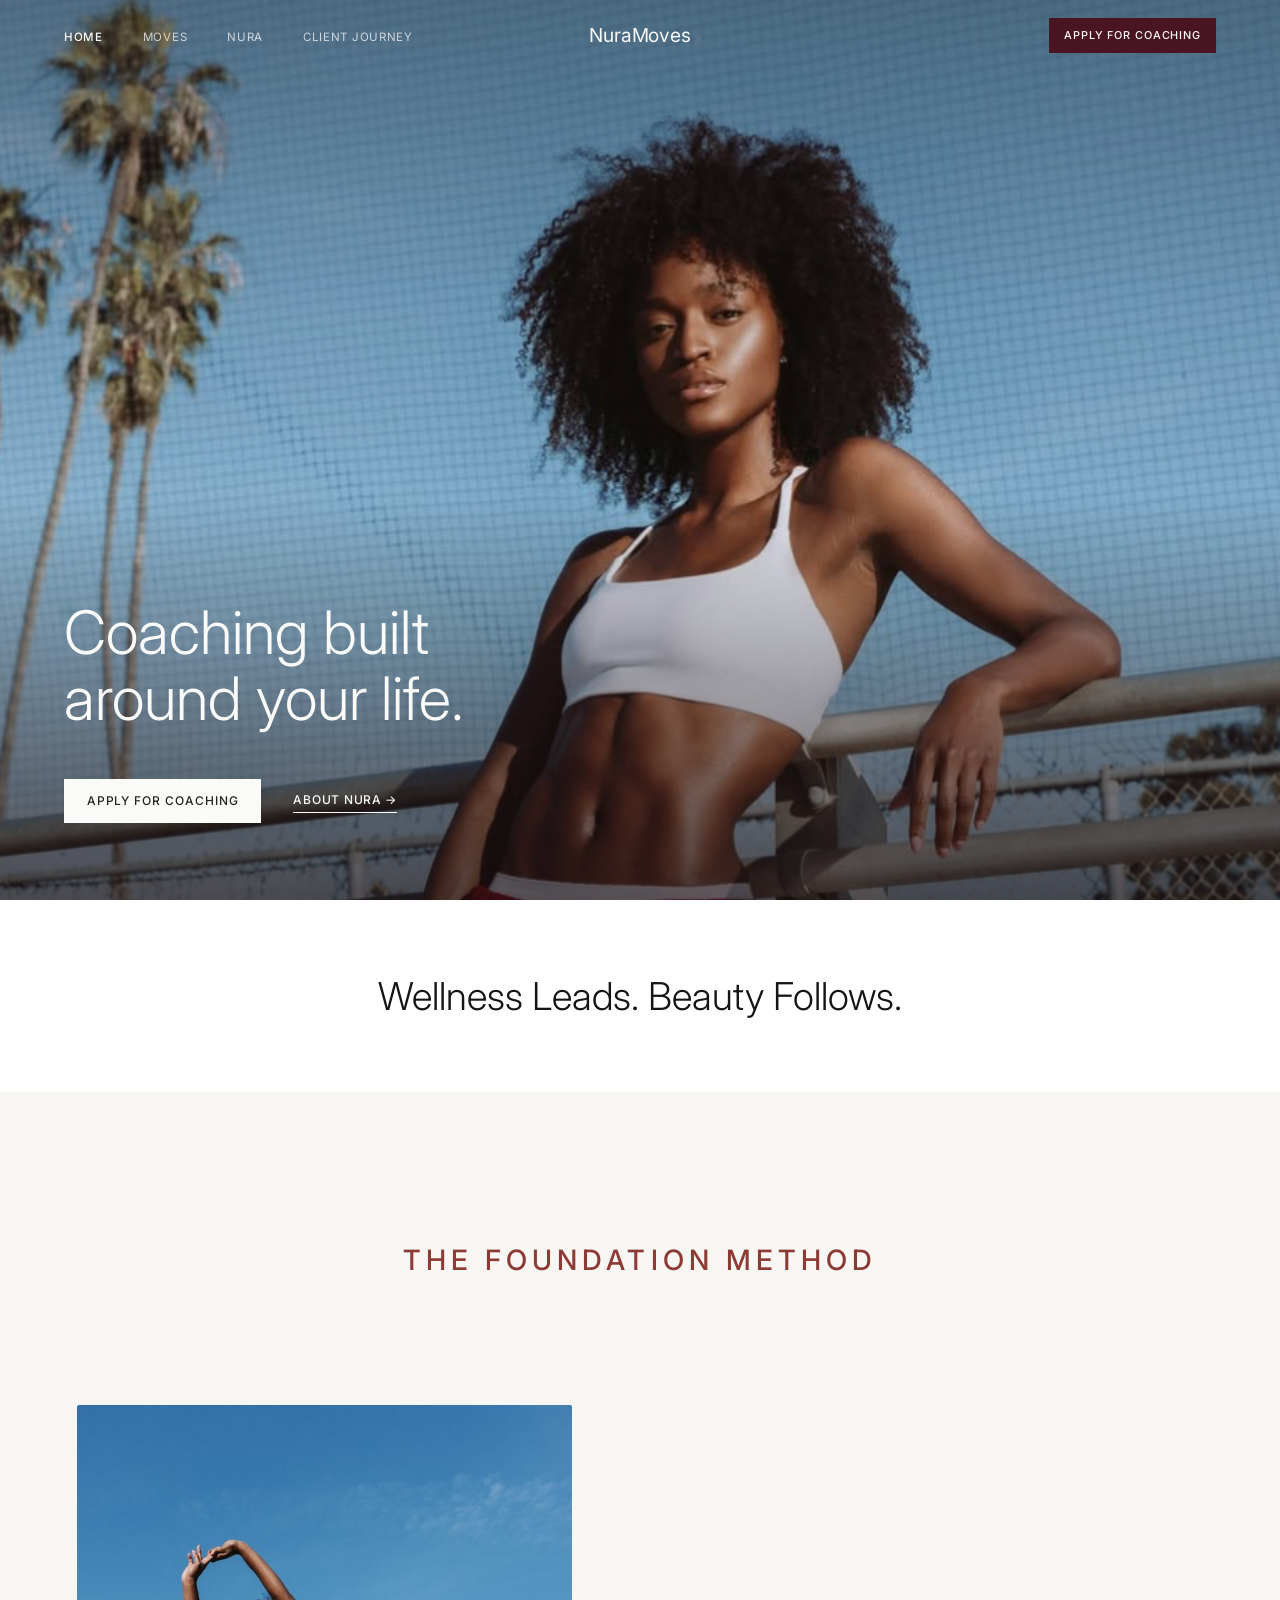
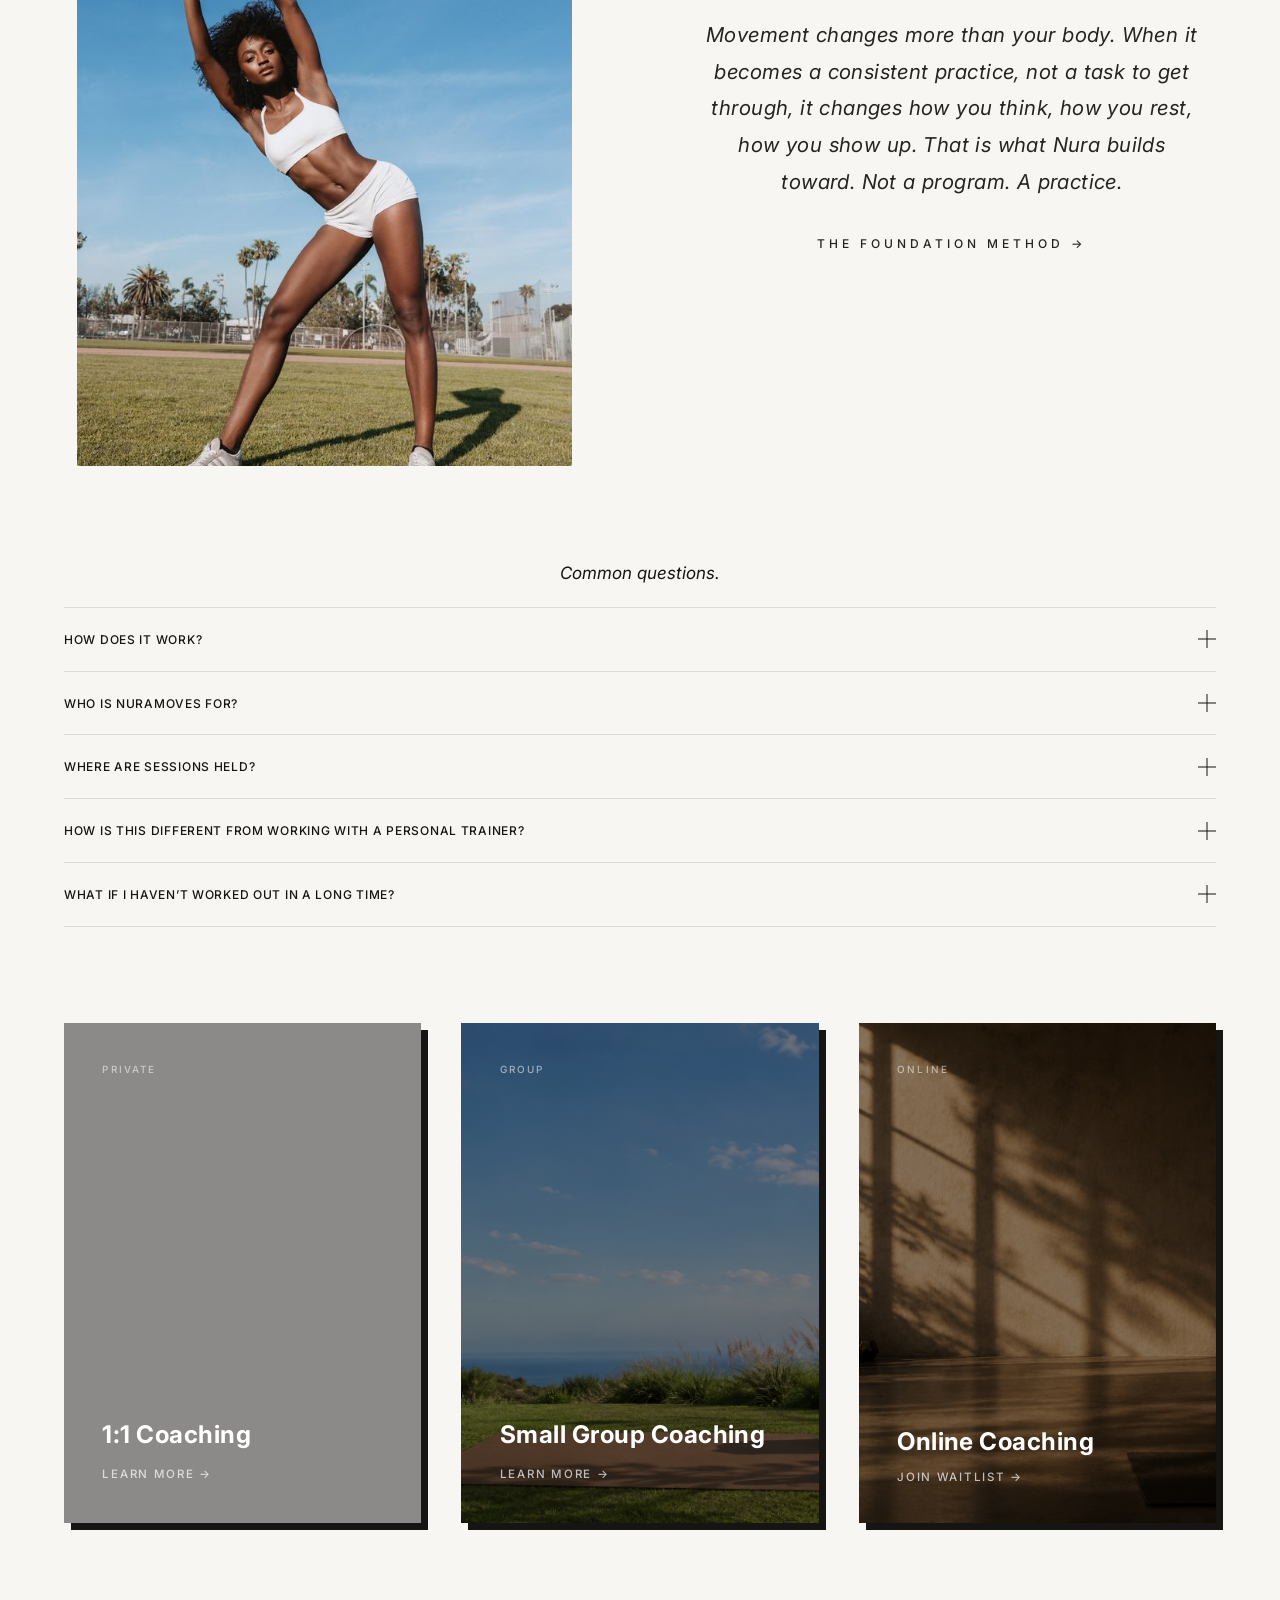
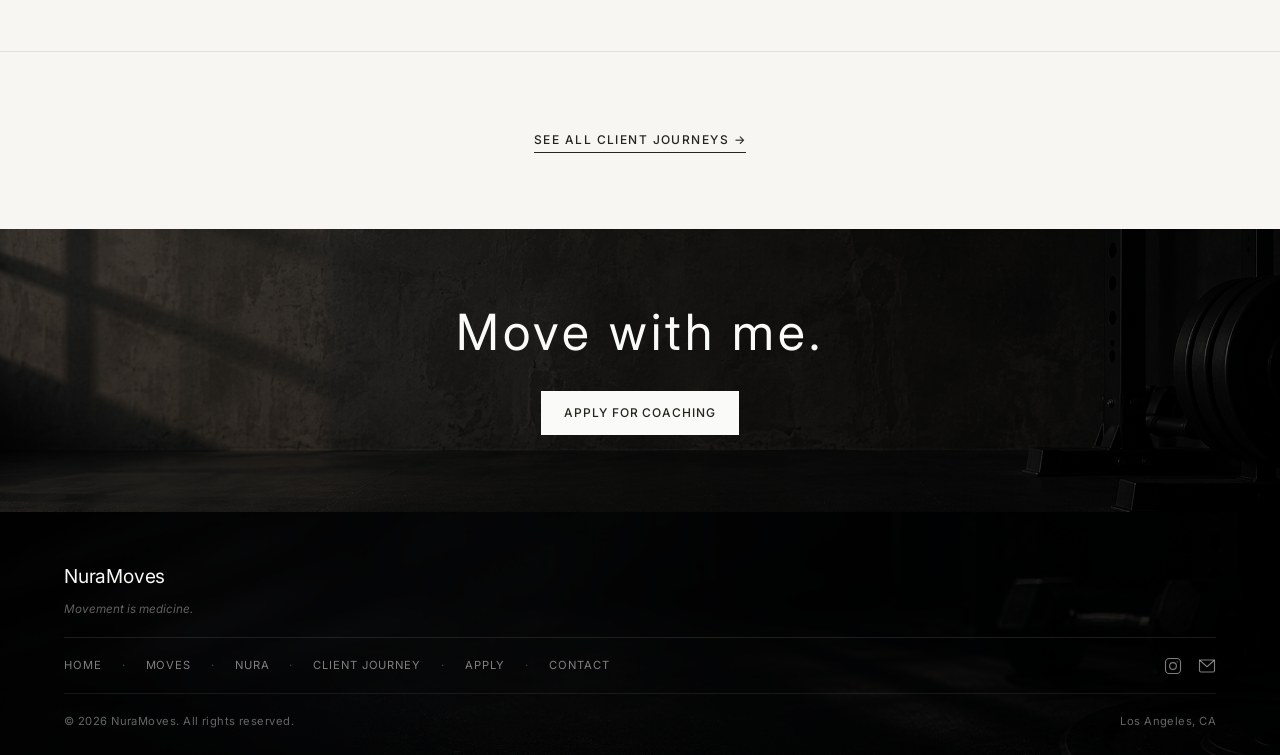
==== index.html @ 6790d37f "NuraMoves site — full Phase 3 redesign and launch prep" ====
<!DOCTYPE html>
<html lang="en">
<head>
<meta charset="UTF-8">
<meta name="viewport" content="width=device-width, initial-scale=1.0">
<title>NuraMoves — Movement Coaching for High-Achieving Women</title>
<meta name="description" content="NuraMoves by Nura Muhammad helps high-achieving women build lasting strength, energy, and confidence through intentional movement coaching in Los Angeles.">
<link rel="canonical" href="https://brandnu.body/">

<!-- Open Graph -->
<meta property="og:type" content="website">
<meta property="og:url" content="https://brandnu.body/">
<meta property="og:title" content="NuraMoves — Movement Coaching for High-Achieving Women">
<meta property="og:description" content="NuraMoves by Nura Muhammad helps high-achieving women build lasting strength, energy, and confidence through intentional movement coaching in Los Angeles.">
<meta property="og:image" content="https://brandnu.body/assets/images/2.png">

<!-- Twitter Card -->
<meta name="twitter:card" content="summary_large_image">
<meta name="twitter:title" content="NuraMoves — Movement Coaching for High-Achieving Women">
<meta name="twitter:description" content="NuraMoves by Nura Muhammad helps high-achieving women build lasting strength, energy, and confidence through intentional movement coaching in Los Angeles.">
<meta name="twitter:image" content="https://brandnu.body/assets/images/2.png">

<link rel="icon" href="favicon.svg" type="image/svg+xml">
<link rel="preconnect" href="https://fonts.googleapis.com">
<link rel="preconnect" href="https://fonts.gstatic.com" crossorigin>
<link href="https://fonts.googleapis.com/css2?family=Playfair+Display:ital,wght@0,400;0,700;1,400;1,700&family=Inter:wght@300;400;500&display=swap" rel="stylesheet">
<link rel="stylesheet" href="css/styles.css">
</head>
<body class="page-home">

<!-- ================= HEADER ================= -->
<header class="site-header">
  <nav>
    <ul class="nav-list">
      <li><a href="index.html" class="is-active">Home</a></li>
      <li><a href="coaching.html">Moves</a></li>
      <li><a href="about.html">Nura</a></li>
      <li><a href="results.html">Client Journey</a></li>
    </ul>
  </nav>
  <a href="index.html" class="brand-mark">NuraMoves</a>
  <a href="apply.html" class="nav-apply">Apply for coaching</a>
  <button class="nav-toggle" aria-label="Toggle navigation"><span></span><span></span><span></span></button>
</header>

<!-- ================= HERO ================= -->
<section class="hero">
  <video class="hero__video" autoplay muted loop playsinline poster="assets/images/2.png">
    <source src="assets/images/herovid.mp4" type="video/mp4">
    <source src="assets/images/herovid.mov" type="video/quicktime">
  </video>
  <div class="hero__overlay"></div>
  <div class="hero__content">
<h1 class="hero__headline">Coaching built<br>around your life.</h1>
    <div class="hero__actions">
      <a href="apply.html" class="btn btn--light">Apply for coaching</a>
      <a href="about.html" class="link-arrow link-arrow--light">About Nura &rarr;</a>
    </div>
  </div>
</section>

<!-- ================= BELIEF MOMENT ================= -->
<section class="belief-moment reveal">
  <p class="belief-moment__line">Wellness Leads. Beauty Follows.</p>
</section>

<!-- ================= PHILOSOPHY SPLIT ================= -->
<section class="philosophy-split">
  <p class="tag philosophy-split__label">The Foundation Method</p>
  <div class="philosophy-split__columns">
    <div class="philosophy-split__image">
      <img src="assets/images/stretch-outdoor.jpg" alt="Nura Muhammad, movement coach" loading="lazy">
    </div>
    <div class="philosophy-split__content reveal">
      <p class="philosophy-split__text">Movement changes more than your body. When it becomes a consistent practice, not a task to get through, it changes how you think, how you rest, how you show up. That is what Nura builds toward. Not a program. A practice.</p>
      <a href="about.html" class="link-arrow">The Foundation Method &rarr;</a>
    </div>
  </div>
</section>

<!-- ================= FAQ ================= -->
<section class="faq-split">
  <div class="faq-split__header">
    <h2 class="faq-split__heading">Common questions.</h2>
  </div>
  <div class="faq-split__right">
    <div class="faq-list">

      <div class="faq-item">
        <button class="faq-q" aria-expanded="false">
          How does it work?
          <span class="faq-q__icon" aria-hidden="true"></span>
        </button>
        <div class="faq-a" role="region">
          <div class="faq-a__inner">It starts with an application &mdash; about five minutes, reviewed personally by Nura. If there&rsquo;s a fit, she&rsquo;ll reach out to schedule a call. From there: a thorough intake covering your movement history, lifestyle, and goals. Then your personalized plan, built from the ground up. Ongoing coaching, accountability, and adjustments as you grow &mdash; no 12-week cutoff.</div>
        </div>
      </div>

      <div class="faq-item">
        <button class="faq-q" aria-expanded="false">
          Who is NuraMoves for?
          <span class="faq-q__icon" aria-hidden="true"></span>
        </button>
        <div class="faq-a" role="region">
          <div class="faq-a__inner">Women who want to build strength, improve their health, and create sustainable habits that fit their lives. Primarily women between 30&ndash;55 who are balancing careers, families, or demanding lifestyles and want coaching that prioritizes long-term health over quick fixes.</div>
        </div>
      </div>

      <div class="faq-item">
        <button class="faq-q" aria-expanded="false">
          Where are sessions held?
          <span class="faq-q__icon" aria-hidden="true"></span>
        </button>
        <div class="faq-a" role="region">
          <div class="faq-a__inner">In-person coaching is in Los Angeles. Location details are shared after the intake process. Online coaching is opening soon &mdash; join the waitlist to be notified first.</div>
        </div>
      </div>

      <div class="faq-item">
        <button class="faq-q" aria-expanded="false">
          How is this different from working with a personal trainer?
          <span class="faq-q__icon" aria-hidden="true"></span>
        </button>
        <div class="faq-a" role="region">
          <div class="faq-a__inner">Most trainers begin with programming. NuraMoves begins with understanding. Every recommendation has intention. Every program is built around the individual. The goal isn&rsquo;t performance improvement alone &mdash; it&rsquo;s a healthier relationship with movement that supports lifelong wellness.</div>
        </div>
      </div>

      <div class="faq-item">
        <button class="faq-q" aria-expanded="false">
          What if I haven&rsquo;t worked out in a long time?
          <span class="faq-q__icon" aria-hidden="true"></span>
        </button>
        <div class="faq-a" role="region">
          <div class="faq-a__inner">That&rsquo;s exactly where this starts. The Foundation Method begins with understanding where you are &mdash; not where you think you should be. No assumed baseline, no judgment. We build from there.</div>
        </div>
      </div>

    </div>
  </div>
</section>

<!-- ================= SERVICES (glass cards) ================= -->
<section class="services-glass services-glass--home">
  <div class="services-glass__grid">

    <div class="glass-card reveal">
      <p class="home-card__eyebrow">Private</p>
      <div class="home-card__bottom">
        <h3 class="glass-card__name">1:1 Coaching</h3>
        <a href="coaching.html" class="glass-card__cta">Learn More &rarr;</a>
      </div>
    </div>

    <div class="glass-card reveal">
      <p class="home-card__eyebrow">Group</p>
      <div class="home-card__bottom">
        <h3 class="glass-card__name">Small Group Coaching</h3>
        <a href="coaching.html" class="glass-card__cta">Learn More &rarr;</a>
      </div>
    </div>

    <div class="glass-card reveal">
      <p class="home-card__eyebrow">Online</p>
      <div class="home-card__bottom">
        <h3 class="glass-card__name">Online Coaching</h3>
        <button class="glass-card__cta service-row__cta--toggle" type="button">Join Waitlist &rarr;</button>
      </div>
    </div>

  </div>

  <div class="service-row__waitlist-area" hidden>
    <form class="waitlist-form waitlist-form--dark" id="waitlist-form-home" action="#" method="post">
      <input type="hidden" name="source" value="home-waitlist">
      <input type="email" name="email" placeholder="your@email.com" required aria-label="Email address">
      <button type="submit">Join waitlist</button>
    </form>
    <p class="waitlist-success" hidden>You&rsquo;re on the list. Nura will be in touch.</p>
  </div>
</section>

<!-- ================= CLIENT JOURNEYS ================= -->
<section class="client-journeys reveal">
  <a href="results.html" class="client-journeys__link">See all client journeys &rarr;</a>
</section>

<!-- ================= CTA ================= -->
<section class="cta-minimal">
  <h2 class="cta-minimal__headline">Move with me.</h2>
  <a href="apply.html" class="btn btn--light">Apply for coaching</a>
</section>

<!-- ================= FOOTER ================= -->
<footer class="site-footer">
  <div class="footer-inner">
    <div class="footer-top">
      <a href="index.html" class="brand-mark footer-brand">NuraMoves</a>
      <p class="footer-tagline">Movement is medicine.</p>
    </div>
    <div class="footer-mid">
      <nav class="footer-nav" aria-label="Footer navigation">
        <a href="index.html">Home</a>
        <a href="coaching.html">Moves</a>
        <a href="about.html">Nura</a>
        <a href="results.html">Client Journey</a>
        <a href="apply.html">Apply</a>
        <a href="contact.html">Contact</a>
      </nav>
      <div class="footer-social">
        <a href="https://www.instagram.com/nura0/" target="_blank" rel="noopener" class="footer-social-link" aria-label="Follow NuraMoves on Instagram">
          <svg xmlns="http://www.w3.org/2000/svg" viewBox="0 0 24 24" fill="none" stroke="currentColor" stroke-width="1.5" stroke-linecap="round" stroke-linejoin="round" aria-hidden="true"><rect x="2" y="2" width="20" height="20" rx="5"/><circle cx="12" cy="12" r="4.5"/><circle cx="17.5" cy="6.5" r="0.75" fill="currentColor" stroke="none"/></svg>
        </a>
        <a href="mailto:hello@brandnu.body" class="footer-social-link" aria-label="Email NuraMoves">
          <svg xmlns="http://www.w3.org/2000/svg" viewBox="0 0 24 24" fill="none" stroke="currentColor" stroke-width="1.5" stroke-linecap="round" stroke-linejoin="round" aria-hidden="true"><rect x="2" y="4" width="20" height="16" rx="2"/><polyline points="2,4 12,13 22,4"/></svg>
        </a>
      </div>
    </div>
    <div class="footer-bottom">
      <span>&copy; <span data-year></span> NuraMoves. All rights reserved.</span>
      <span>Los Angeles, CA</span>
    </div>
  </div>
</footer>

<script src="js/main.js"></script>
</body>
</html>
---- css/styles.css ----
/* =============================================================
   NuraMoves — Design System
   Complete rewrite for the NuraMoves brand redesign.
   ============================================================= */

/* ── 1. TOKENS ─────────────────────────────────────────────── */
:root {
  /* Colors — legacy (used on inner pages) */
  --ivory:      #F7F6F3;
  --charcoal:   #26241E;
  --burgundy:   #5C1F2E;
  --navy:       #2C3A4F;
  --stone:      rgba(38,36,30,0.6);
  --clay:       rgba(38,36,30,0.38);
  --surface:    #EDE8DF;
  --surface-2:  #E6E0D6;
  --white:      #FAFAF8;
  --border:     rgba(38,36,30,0.1);
  --border-md:  rgba(38,36,30,0.18);

  /* Colors — design system v2 */
  --ink-black:   #161513;
  --navy-deep:   #101826;
  --oxblood:     #4A1522;
  --cream:       #F7F6F3;
  --clay-accent: #8C3B34;

  /* Typography */
  --font-display: 'Inter', 'Helvetica Neue', Arial, sans-serif;
  --font-body:    'Inter', 'Helvetica Neue', Arial, sans-serif;

  /* Type scale */
  --step-tag:  0.68rem;
  --step-body: 1.05rem;
  --step-lead: 1.2rem;
  --step-h3:   clamp(1.4rem, 2.5vw, 2rem);
  --step-h2:   clamp(2rem, 4.5vw, 4rem);
  --step-h1:   clamp(2.8rem, 7vw, 6.5rem);
  --step-hero: clamp(4rem, 10vw, 9rem);
  --step-display: clamp(5rem, 13vw, 12rem);

  /* Layout */
  --header-h:       4.5rem;
  --gutter:         clamp(1.5rem, 5vw, 5rem);
  --section-pad:    clamp(6rem, 12vw, 10rem);
  --section-pad-sm: clamp(3.5rem, 7vw, 6rem);
  --container:      1280px;
  --radius:         0;

  /* Motion */
  --ease: cubic-bezier(0.16, 0.84, 0.32, 1);
}

/* ── 2. REDUCED MOTION ─────────────────────────────────────── */
@media (prefers-reduced-motion: reduce) {
  *,
  *::before,
  *::after {
    animation-duration: 0.01ms !important;
    animation-iteration-count: 1 !important;
    transition-duration: 0.01ms !important;
  }
}

/* ── 3. RESET ──────────────────────────────────────────────── */
*,
*::before,
*::after {
  box-sizing: border-box;
  margin: 0;
}

html {
  -webkit-font-smoothing: antialiased;
  -moz-osx-font-smoothing: grayscale;
  text-rendering: optimizeLegibility;
}

img {
  display: block;
  max-width: 100%;
}

a {
  color: inherit;
  text-decoration: none;
}

ul {
  list-style: none;
  margin: 0;
  padding: 0;
}

h1, h2, h3, h4 {
  margin: 0;
}

button {
  font-family: inherit;
  cursor: pointer;
  background: none;
  border: none;
}

/* ── 4. BASE TYPE ──────────────────────────────────────────── */
body {
  font-family: var(--font-body);
  font-size: var(--step-body);
  line-height: 1.75;
  color: var(--charcoal);
  background: var(--ivory);
}

h1,
h2 {
  font-family: var(--font-body);
  font-weight: 300;
  line-height: 1.05;
  text-transform: none;
}

h3,
h4 {
  font-family: var(--font-body);
  font-weight: 500;
}

::selection {
  background: var(--oxblood);
  color: var(--cream);
}

/* ── 5. TAG ────────────────────────────────────────────────── */
.tag {
  font-family: var(--font-body);
  font-size: var(--step-tag);
  font-weight: 500;
  letter-spacing: 0.12em;
  text-transform: uppercase;
  color: var(--clay-accent);
  display: inline-block;
}

/* ── 6. LAYOUT HELPERS ─────────────────────────────────────── */
.container {
  max-width: var(--container);
  margin-left: auto;
  margin-right: auto;
  padding-left: var(--gutter);
  padding-right: var(--gutter);
}

.section {
  padding: var(--section-pad) var(--gutter);
}

.section--sm {
  padding: var(--section-pad-sm) var(--gutter);
}

.section--dark {
  background: var(--charcoal);
  color: var(--white);
}

.section--surface {
  background: var(--surface);
}

.mt-0 { margin-top: 0 !important; }

/* ── 7. BUTTONS ────────────────────────────────────────────── */
.btn {
  display: inline-flex;
  align-items: center;
  gap: 0.5em;
  font-family: var(--font-body);
  font-size: 0.75rem;
  font-weight: 500;
  letter-spacing: 0.08em;
  text-transform: uppercase;
  padding: 0.9em 1.8em;
  border: 1px solid currentColor;
  transition: background 0.3s var(--ease), color 0.3s var(--ease);
  white-space: nowrap;
  cursor: pointer;
}

.btn--primary {
  background: var(--oxblood);
  color: var(--white);
  border-color: var(--oxblood);
}
.btn--primary:hover {
  background: transparent;
  color: var(--oxblood);
}

.btn--ghost {
  background: transparent;
  color: var(--charcoal);
  border-color: var(--charcoal);
}
.btn--ghost:hover {
  background: var(--charcoal);
  color: var(--white);
}

.btn--light {
  background: var(--white);
  color: var(--charcoal);
  border-color: var(--white);
}
.btn--light:hover {
  background: transparent;
  color: var(--white);
  border-color: var(--white);
}

.link-arrow {
  display: inline-flex;
  align-items: center;
  gap: 0.4em;
  font-size: 0.75rem;
  font-weight: 500;
  letter-spacing: 0.06em;
  text-transform: uppercase;
  border-bottom: 1px solid currentColor;
  padding-bottom: 2px;
  transition: opacity 0.2s;
}
.link-arrow:hover {
  opacity: 0.6;
}

/* ── 8. HEADER ─────────────────────────────────────────────── */
.site-header {
  position: fixed;
  top: 0;
  left: 0;
  right: 0;
  z-index: 100;
  height: var(--header-h);
  padding: 0 var(--gutter);
  display: flex;
  align-items: center;
  background: var(--ivory);
  border-bottom: 1px solid var(--border);
  transition: background 0.4s var(--ease), border-color 0.4s var(--ease), box-shadow 0.3s var(--ease);
}

/* Homepage: start transparent, transition to ivory on scroll */
.page-home .site-header {
  background: transparent;
  border-bottom-color: transparent;
}

.site-header.is-scrolled {
  background: var(--ivory);
  border-bottom-color: var(--border);
  box-shadow: 0 2px 16px rgba(0,0,0,0.06);
}

/* Nav links — white over dark hero (homepage only) */
.page-home .site-header:not(.is-scrolled) .nav-list a {
  color: rgba(250,250,248,0.75);
}
.page-home .site-header:not(.is-scrolled) .nav-list a:hover,
.page-home .site-header:not(.is-scrolled) .nav-list a.is-active {
  color: var(--white);
}
.page-home .site-header:not(.is-scrolled) .brand-mark {
  color: var(--white);
}
.page-home .site-header:not(.is-scrolled) .nav-toggle span {
  background: var(--white);
}

/* Non-home pages: header always solid */
body:not(.page-home) .site-header {
  background: var(--ivory);
  border-bottom-color: var(--border);
}

.brand-mark {
  font-family: var(--font-display);
  font-size: 1.2rem;
  font-weight: 400;
  letter-spacing: -0.01em;
  position: absolute;
  left: 50%;
  transform: translateX(-50%);
  white-space: nowrap;
}

.site-header nav {
  order: 1;
}

.nav-list {
  display: flex;
  gap: 2.5rem;
}

.nav-list a {
  font-family: var(--font-body);
  font-size: 0.72rem;
  letter-spacing: 0.06em;
  text-transform: uppercase;
  color: var(--charcoal);
  transition: color 0.2s;
}

.nav-list a:hover {
  color: var(--clay-accent);
}

.nav-list a.is-active {
  color: var(--clay-accent);
  font-weight: 500;
}

.nav-apply {
  order: 3;
  margin-left: auto;
  font-family: var(--font-body);
  font-size: 0.68rem;
  font-weight: 500;
  letter-spacing: 0.08em;
  text-transform: uppercase;
  padding: 0.65em 1.3em;
  background: var(--oxblood);
  color: var(--white);
  border: 1px solid var(--oxblood);
  transition: background 0.3s var(--ease), color 0.3s var(--ease);
  white-space: nowrap;
  cursor: pointer;
  display: inline-block;
}

.nav-apply:hover {
  background: transparent;
  color: var(--oxblood);
  border-color: var(--oxblood);
}

.nav-apply.is-active {
  background: var(--oxblood);
  border-color: var(--oxblood);
  color: var(--white);
}

.nav-toggle {
  display: none;
  flex-direction: column;
  gap: 5px;
  padding: 0.4rem;
  margin-left: auto;
  background: none;
  border: none;
  cursor: pointer;
}

.nav-toggle span {
  display: block;
  width: 22px;
  height: 1.5px;
  background: var(--charcoal);
  transition: transform 0.3s var(--ease), opacity 0.3s;
}

/* ── 9. REVEAL ─────────────────────────────────────────────── */
.reveal {
  opacity: 0;
  transform: translateY(24px);
  transition: opacity 0.8s var(--ease), transform 0.8s var(--ease);
}

.reveal.is-visible {
  opacity: 1;
  transform: translateY(0);
}

/* ── 10. FOOTER ────────────────────────────────────────────── */
.site-footer {
  background: linear-gradient(rgba(0,0,0,0.83), rgba(0,0,0,0.83)),
              url('../assets/images/gym-dark.png') center/cover no-repeat;
  color: var(--white);
}

.footer-inner {
  padding: clamp(2rem,4vw,3rem) var(--gutter) clamp(1rem,2vw,1.5rem);
  display: flex;
  flex-direction: column;
  gap: 0;
}

.footer-top {
  padding-bottom: 1.1rem;
  margin-bottom: 1.1rem;
  border-bottom: 1px solid rgba(250,250,248,0.1);
  display: flex;
  flex-direction: column;
  gap: 0.35rem;
}

.footer-brand {
  position: static;
  transform: none;
  color: var(--white);
}

.footer-tagline {
  font-size: 0.73rem;
  font-style: italic;
  color: rgba(250,250,248,0.38);
}

.footer-mid {
  display: flex;
  justify-content: space-between;
  align-items: center;
  padding-bottom: 1.1rem;
  margin-bottom: 1.1rem;
  border-bottom: 1px solid rgba(250,250,248,0.08);
}

.footer-nav {
  display: flex;
  gap: 1.25rem;
  flex-wrap: wrap;
  align-items: center;
}

.footer-nav a + a::before {
  content: '·';
  margin-right: 1.25rem;
  color: rgba(250,250,248,0.25);
  font-size: 0.7rem;
}

.footer-nav a {
  font-size: 0.7rem;
  letter-spacing: 0.08em;
  text-transform: uppercase;
  color: rgba(250,250,248,0.5);
  transition: color 0.2s;
}

.footer-nav a:hover {
  color: var(--white);
}

.footer-social {
  display: flex;
  gap: 1rem;
  align-items: center;
}

.footer-social-link {
  display: flex;
  align-items: center;
  color: rgba(250,250,248,0.5);
  transition: color 0.2s;
}

.footer-social-link:hover {
  color: var(--white);
}

.footer-social-link svg {
  width: 18px;
  height: 18px;
}

.footer-bottom {
  display: flex;
  justify-content: space-between;
  font-size: 0.7rem;
  letter-spacing: 0.04em;
  color: rgba(250,250,248,0.4);
}

/* ── 11. HOMEPAGE — HERO ───────────────────────────────────── */
.hero {
  position: relative;
  min-height: 100svh;
  display: flex;
  align-items: flex-end;
  overflow: hidden;
  background: var(--ink-black);
}

.hero__video {
  position: absolute;
  inset: 0;
  width: 100%;
  height: 100%;
  object-fit: cover;
  object-position: center top;
}

.hero__overlay {
  position: absolute;
  inset: 0;
  background: linear-gradient(
    to bottom,
    rgba(20,10,12,0.35) 0%,
    rgba(20,10,12,0.08) 35%,
    rgba(20,10,12,0.0) 55%,
    rgba(20,10,12,0.65) 100%
  );
}

.hero__content {
  position: relative;
  z-index: 1;
  padding: clamp(3rem,6vw,5rem) var(--gutter);
  padding-top: calc(var(--header-h) + 2rem);
  display: flex;
  flex-direction: column;
  gap: 2.5rem;
  max-width: 72rem;
}

.hero__eyebrow {
  display: flex;
  align-items: center;
  gap: 1rem;
  font-size: var(--step-tag);
  font-weight: 500;
  letter-spacing: 0.12em;
  text-transform: uppercase;
  color: rgba(250,250,248,0.65);
}

.hero__headline {
  font-family: var(--font-body);
  font-size: 60px;
  font-weight: 300;
  line-height: 1.1;
  font-style: normal;
  color: var(--white);
}

.hero__sub {
  max-width: 44ch;
  font-size: var(--step-lead);
  line-height: 1.75;
  color: rgba(250,250,248,0.8);
}

.hero__actions {
  display: flex;
  align-items: center;
  gap: 2rem;
  flex-wrap: wrap;
  margin-top: 0.5rem;
}

/* ── 12. HOMEPAGE — CHALLENGE ──────────────────────────────── */
.challenge {
  border-top: 1px solid var(--border);
  display: grid;
  grid-template-columns: 1fr 1fr;
  min-height: 60vh;
  align-items: center;
}

.challenge__left {
  padding: var(--section-pad) var(--gutter);
}

.challenge__tag {
  margin-bottom: 1.5rem;
}

.challenge__headline {
  font-family: var(--font-display);
  font-size: var(--step-h2);
  font-weight: 400;
  line-height: 1.1;
  max-width: 20ch;
}

.challenge__right {
  padding: var(--section-pad) var(--gutter);
  border-left: 1px solid var(--border);
  display: flex;
  flex-direction: column;
  gap: 0;
  align-self: stretch;
  justify-content: center;
}

.challenge__item {
  padding: 1.4rem 0;
  border-bottom: 1px solid var(--border);
  font-size: var(--step-body);
  line-height: 1.7;
  color: var(--stone);
  display: flex;
  gap: 0.75rem;
}

.challenge__item:first-child {
  border-top: 1px solid var(--border);
}

.challenge__item::before {
  content: "—";
  color: var(--clay-accent);
  flex-shrink: 0;
}

/* ── 13. HOMEPAGE — PHILOSOPHY (dark) ──────────────────────── */
.philosophy {
  background: var(--charcoal);
  color: var(--white);
  padding: var(--section-pad) var(--gutter);
  text-align: center;
}

.philosophy__tag {
  color: rgba(250,250,248,0.5);
}

.philosophy__headline {
  font-family: var(--font-display);
  font-size: var(--step-h2);
  font-style: italic;
  color: var(--white);
  max-width: 22ch;
  margin: 1.5rem auto;
  line-height: 1.1;
}

.philosophy__body {
  max-width: 48ch;
  margin: 0 auto;
  color: rgba(250,250,248,0.65);
  line-height: 1.8;
}

.philosophy__principles {
  display: grid;
  grid-template-columns: repeat(4, 1fr);
  gap: 0;
  margin-top: 4rem;
  border-top: 1px solid rgba(250,250,248,0.15);
}

.philosophy__principle {
  padding: 2rem clamp(1rem,2vw,2rem);
  border-right: 1px solid rgba(250,250,248,0.12);
}

.philosophy__principle:last-child {
  border-right: none;
}

.principle__num {
  font-size: 0.62rem;
  letter-spacing: 0.14em;
  text-transform: uppercase;
  color: rgba(250,250,248,0.35);
  display: block;
  margin-bottom: 1rem;
}

.principle__text {
  font-family: var(--font-display);
  font-style: italic;
  font-size: clamp(1rem,1.6vw,1.4rem);
  line-height: 1.4;
  color: rgba(250,250,248,0.9);
}

.philosophy__link {
  margin-top: 3rem;
  display: inline-flex;
  align-items: center;
  gap: 0.4em;
  font-size: 0.75rem;
  font-weight: 500;
  letter-spacing: 0.06em;
  text-transform: uppercase;
  color: var(--white);
  border-bottom: 1px solid rgba(250,250,248,0.4);
  padding-bottom: 2px;
  transition: opacity 0.2s;
}

.philosophy__link:hover {
  opacity: 0.6;
}

/* ── 14. HOMEPAGE — SERVICES ───────────────────────────────── */
.services {
  padding: var(--section-pad) var(--gutter);
  background: var(--ivory);
}

.services__header {
  display: flex;
  align-items: center;
  justify-content: space-between;
  margin-bottom: 3rem;
  gap: 2rem;
}

.services__header-left {
  display: flex;
  align-items: center;
  gap: 2rem;
  flex: 1;
}

.services__rule {
  flex: 1;
  height: 1px;
  background: var(--border);
}

.services__grid {
  display: grid;
  grid-template-columns: repeat(2, 1fr);
  gap: 0;
  border: 1px solid var(--border-md);
}

.service-card {
  display: flex;
  flex-direction: column;
  padding: clamp(2rem,4vw,3.5rem);
  border-right: 1px solid var(--border-md);
  border-bottom: 1px solid var(--border-md);
  position: relative;
  overflow: hidden;
}

.service-card:nth-child(2n) {
  border-right: none;
}

.service-card:nth-last-child(-n+2) {
  border-bottom: none;
}

.service-card__label {
  margin-bottom: 1.2rem;
}

.service-card__image {
  width: 100%;
  aspect-ratio: 16/9;
  overflow: hidden;
  margin-bottom: 1.5rem;
}

.service-card__image img {
  width: 100%;
  height: 100%;
  object-fit: cover;
  filter: grayscale(100%);
  transition: transform 0.8s var(--ease);
}

.service-card:hover .service-card__image img {
  transform: scale(1.03);
}

.service-card__name {
  font-family: var(--font-display);
  font-size: clamp(1.4rem,2.5vw,2.2rem);
  font-weight: 400;
  line-height: 1.1;
  margin-bottom: 0.8rem;
}

.service-card__desc {
  font-size: 0.92rem;
  line-height: 1.75;
  color: var(--stone);
  max-width: 36ch;
  flex: 1;
}

.service-card__cta {
  margin-top: 1.5rem;
}

.coming-soon-badge {
  position: absolute;
  top: 1rem;
  right: 1rem;
  background: var(--charcoal);
  color: var(--white);
  font-size: 0.58rem;
  letter-spacing: 0.12em;
  text-transform: uppercase;
  padding: 0.3em 0.7em;
}

/* Waitlist form */
.waitlist-form {
  margin-top: 1.5rem;
  display: flex;
  gap: 0;
}

.waitlist-form input[type="email"] {
  flex: 1;
  padding: 0.7em 1em;
  font-family: var(--font-body);
  font-size: 0.82rem;
  border: 1px solid var(--border-md);
  background: var(--ivory);
  color: var(--charcoal);
  outline: none;
  transition: border-color 0.2s;
  border-radius: 0;
}

.waitlist-form input[type="email"]:focus {
  border-color: var(--charcoal);
}

.waitlist-form button {
  padding: 0.7em 1.2em;
  font-family: var(--font-body);
  font-size: 0.72rem;
  font-weight: 500;
  letter-spacing: 0.06em;
  text-transform: uppercase;
  background: var(--charcoal);
  color: var(--white);
  border: 1px solid var(--charcoal);
  cursor: pointer;
  transition: background 0.2s;
  white-space: nowrap;
}

.waitlist-form button:hover {
  background: var(--stone);
  border-color: var(--stone);
}

.waitlist-success {
  font-size: 0.85rem;
  color: var(--stone);
  padding: 0.75rem 0;
}

/* ── 15. HOMEPAGE — METHOD ─────────────────────────────────── */
.method-section {
  display: grid;
  grid-template-columns: 40% 60%;
  min-height: 70vh;
  border-top: 1px solid var(--border);
}

.method-section__image {
  overflow: hidden;
}

.method-section__image img {
  width: 100%;
  height: 100%;
  object-fit: cover;
  filter: grayscale(100%);
}

.method-section__content {
  padding: var(--section-pad) var(--gutter);
  display: flex;
  flex-direction: column;
  justify-content: center;
  gap: 2rem;
  border-left: 1px solid var(--border);
}

.method-section__headline {
  font-family: var(--font-display);
  font-size: var(--step-h2);
  max-width: 18ch;
  line-height: 1.05;
}

.method-section__intro {
  font-size: var(--step-lead);
  line-height: 1.8;
  color: var(--stone);
  max-width: 44ch;
}

.method-steps {
  display: flex;
  flex-direction: column;
}

.method-step {
  display: flex;
  align-items: flex-start;
  gap: 1.5rem;
  padding: 1.2rem 0;
  border-top: 1px solid var(--border);
}

.method-step__num {
  font-size: 0.62rem;
  letter-spacing: 0.14em;
  text-transform: uppercase;
  color: var(--clay-accent);
  min-width: 2rem;
  padding-top: 0.3rem;
  flex-shrink: 0;
}

.method-step__title {
  font-weight: 600;
  font-size: 0.9rem;
  text-transform: uppercase;
  letter-spacing: 0.04em;
  color: var(--charcoal);
}

.method-step__desc {
  font-size: 0.88rem;
  line-height: 1.7;
  color: var(--stone);
  margin-top: 0.25rem;
}

/* ── 16. HOMEPAGE — TESTIMONIALS ───────────────────────────── */
.testimonials {
  background: var(--surface);
  padding: var(--section-pad) var(--gutter);
}

.testimonials__header {
  display: flex;
  flex-direction: column;
  gap: 1rem;
}

.testimonials__headline {
  font-family: var(--font-display);
  font-size: var(--step-h2);
  font-style: italic;
  line-height: 1.05;
}

.testimonials__grid {
  display: grid;
  grid-template-columns: repeat(3, 1fr);
  gap: 2px;
  margin-top: 3rem;
}

.testimonial-card {
  background: var(--ivory);
  padding: clamp(2rem,3vw,2.8rem);
  display: flex;
  flex-direction: column;
  gap: 1.2rem;
}

.testimonial-card__quote-mark {
  font-family: var(--font-display);
  font-size: 4rem;
  line-height: 0.8;
  color: var(--border-md);
  font-style: italic;
}

.testimonial-card__body {
  font-family: var(--font-display);
  font-size: clamp(1rem,1.4vw,1.2rem);
  font-style: italic;
  line-height: 1.6;
  color: var(--charcoal);
  flex: 1;
}

.testimonial-card__attribution {
  font-size: 0.72rem;
  letter-spacing: 0.06em;
  text-transform: uppercase;
  color: var(--stone);
  margin-top: auto;
  padding-top: 1.2rem;
  border-top: 1px solid var(--border);
}

/* ── 17. HOMEPAGE — JOURNEY ────────────────────────────────── */
.journey-section {
  background: var(--ivory);
  padding: var(--section-pad) var(--gutter);
  border-top: 1px solid var(--border);
}

.journey__header {
  display: flex;
  flex-direction: column;
  gap: 1rem;
  margin-bottom: 3rem;
}

.journey__headline {
  font-family: var(--font-display);
  font-size: var(--step-h2);
  line-height: 1.05;
}

.journey__steps {
  display: grid;
  grid-template-columns: repeat(5, 1fr);
  gap: 0;
  position: relative;
}

.journey__steps::before {
  content: "";
  position: absolute;
  top: 1.5rem;
  left: 10%;
  right: 10%;
  height: 1px;
  background: var(--border);
}

.journey-step {
  display: flex;
  flex-direction: column;
  align-items: center;
  text-align: center;
  gap: 0.8rem;
  padding-top: 0;
}

.journey-step__num {
  width: 3rem;
  height: 3rem;
  border-radius: 50%;
  border: 1px solid var(--border-md);
  display: flex;
  align-items: center;
  justify-content: center;
  font-size: 0.72rem;
  letter-spacing: 0.08em;
  font-weight: 500;
  background: var(--ivory);
  z-index: 1;
  position: relative;
}

.journey-step__title {
  font-weight: 600;
  font-size: 0.82rem;
  text-transform: uppercase;
  letter-spacing: 0.06em;
  color: var(--charcoal);
  margin-top: 0.5rem;
}

.journey-step__desc {
  font-size: 0.78rem;
  line-height: 1.65;
  color: var(--stone);
  max-width: 16ch;
}

/* ── 18. HOMEPAGE — FAQ ────────────────────────────────────── */
.faq-section {
  background: var(--ivory);
  display: grid;
  grid-template-columns: 1fr 1.4fr;
  gap: var(--gutter);
  padding: var(--section-pad) var(--gutter);
  align-items: start;
  border-top: 1px solid var(--border);
}

.faq__heading {
  font-family: var(--font-display);
  font-size: var(--step-h2);
  font-style: italic;
  line-height: 1.05;
  position: sticky;
  top: calc(var(--header-h) + 2rem);
}

.faq-list {
  display: flex;
  flex-direction: column;
}

.faq-item {
  border-bottom: 1px solid var(--border);
}

.faq-item:first-child {
  border-top: 1px solid var(--border);
}

.faq-q {
  width: 100%;
  text-align: left;
  padding: 1.4rem 0;
  display: flex;
  justify-content: space-between;
  align-items: center;
  gap: 1.5rem;
  font-family: var(--font-body);
  font-weight: 500;
  font-size: 0.75rem;
  letter-spacing: 0.06em;
  text-transform: uppercase;
  color: var(--charcoal);
  cursor: pointer;
  background: none;
  border: none;
}

.faq-q__icon {
  flex-shrink: 0;
  width: 18px;
  height: 18px;
  position: relative;
}

.faq-q__icon::before,
.faq-q__icon::after {
  content: "";
  position: absolute;
  background: var(--charcoal);
  transition: transform 0.3s;
}

.faq-q__icon::before {
  left: 0;
  top: 50%;
  width: 100%;
  height: 1px;
  transform: translateY(-50%);
}

.faq-q__icon::after {
  top: 0;
  left: 50%;
  width: 1px;
  height: 100%;
  transform: translateX(-50%);
}

.faq-item.is-open .faq-q__icon::after {
  transform: translateX(-50%) scaleY(0);
}

.faq-a {
  max-height: 0;
  overflow: hidden;
  transition: max-height 0.4s var(--ease);
}

.faq-a__inner {
  padding-bottom: 1.4rem;
  font-size: 0.9rem;
  line-height: 1.8;
  color: var(--stone);
  max-width: 52ch;
}

.faq-item.is-open .faq-a {
  max-height: 280px;
}

/* ── 19. CTA BANNER ────────────────────────────────────────── */
.cta-banner {
  background: var(--oxblood);
  color: var(--white);
  padding: clamp(2.5rem, 4vw, 3.5rem) var(--gutter);
  text-align: center;
  display: flex;
  flex-direction: column;
  align-items: center;
  gap: 1.5rem;
}

.cta-banner__tag {
  color: rgba(250,250,248,0.45);
}

.cta-banner__headline {
  font-family: var(--font-display);
  font-size: var(--step-h2);
  font-style: normal;
  white-space: nowrap;
  color: var(--white);
  max-width: 22ch;
  line-height: 1.1;
}

.cta-banner__body {
  font-size: var(--step-body);
  color: rgba(250,250,248,0.55);
  max-width: 40ch;
}

.cta-banner__actions {
  display: flex;
  gap: 1.5rem;
  flex-wrap: wrap;
  justify-content: center;
}

/* ── 20. ABOUT PAGE ────────────────────────────────────────── */
.about-hero {
  display: grid;
  grid-template-columns: 38% 62%;
  min-height: calc(100vh - var(--header-h));
  margin-top: var(--header-h);
  overflow: hidden;
}

.about-hero__image {
  overflow: hidden;
}

.about-hero__image img {
  width: 100%;
  height: 100%;
  object-fit: cover;
  object-position: center top;
  filter: grayscale(100%);
}

.about-hero__content {
  padding: var(--section-pad) var(--gutter);
  display: flex;
  flex-direction: column;
  justify-content: center;
  align-items: flex-start;
  gap: 2rem;
  border-left: 1px solid var(--border);
  background: var(--ivory);
}

.about-hero__headline {
  font-family: var(--font-display);
  font-size: 30px;
  font-style: italic;
  line-height: 1;
  color: var(--charcoal);
}

.about-hero__intro {
  font-size: var(--step-lead);
  line-height: 1.8;
  color: var(--stone);
  max-width: 44ch;
}

/* Story */
.story {
  padding: var(--section-pad) var(--gutter);
  max-width: 800px;
  margin: 0 auto;
}

.story__tag {
  margin-bottom: 2rem;
}

.story__narrative {
  display: flex;
  flex-direction: column;
  gap: 1.4rem;
}

.story__narrative p {
  font-size: var(--step-lead);
  line-height: 1.85;
  color: var(--charcoal);
}

.story__pullquote {
  font-family: var(--font-display);
  font-style: italic;
  font-size: clamp(1.4rem,2.5vw,2.2rem);
  line-height: 1.4;
  color: var(--charcoal);
  border-left: 2px solid var(--clay-accent);
  padding-left: 2rem;
  margin: 1rem 0;
}

/* About philosophy */
.about-philosophy {
  background: var(--surface);
  padding: var(--section-pad) var(--gutter);
}

.about-philosophy__header {
  margin-bottom: 3rem;
  display: flex;
  flex-direction: column;
  gap: 1rem;
}

.about-philosophy__headline {
  font-family: var(--font-display);
  font-size: var(--step-h2);
  line-height: 1.05;
}

.philosophy-belief {
  padding: 2rem 0;
  border-bottom: 1px solid var(--border);
  display: grid;
  grid-template-columns: 1fr 2fr;
  gap: var(--gutter);
  align-items: start;
}

.philosophy-belief:first-of-type {
  border-top: 1px solid var(--border);
}

.philosophy-belief__name {
  font-family: var(--font-display);
  font-style: italic;
  font-size: clamp(1.2rem,2vw,1.8rem);
  color: var(--charcoal);
  line-height: 1.2;
}

.philosophy-belief__body {
  font-size: var(--step-body);
  line-height: 1.8;
  color: var(--stone);
}

/* Experience */
.experience {
  padding: var(--section-pad) var(--gutter);
  max-width: 840px;
  margin: 0 auto;
}

.experience__tag {
  margin-bottom: 1.5rem;
}

.experience__headline {
  font-family: var(--font-display);
  font-size: var(--step-h2);
  line-height: 1.05;
  margin-bottom: 2rem;
}

.experience__body {
  display: flex;
  flex-direction: column;
  gap: 1.2rem;
}

.experience__body p {
  font-size: var(--step-body);
  line-height: 1.8;
  color: var(--stone);
}

/* Credentials */
.credentials {
  background: var(--surface);
  padding: var(--section-pad-sm) var(--gutter);
  display: grid;
  grid-template-columns: repeat(3, 1fr);
  gap: 0;
}

.credential {
  padding: 1.5rem var(--gutter);
  border-right: 1px solid var(--border);
}

.credential:last-child {
  border-right: none;
}

.credential__label {
  margin-bottom: 0.3rem;
}

.credential__value {
  font-size: var(--step-body);
  font-weight: 500;
  color: var(--charcoal);
  margin-top: 0.3rem;
  line-height: 1.4;
}

/* ── 20b. COACHING PAGE (new) ──────────────────────────────── */
.coaching-split-hero {
  display: grid;
  grid-template-columns: 45% 55%;
  min-height: 100vh;
  margin-top: var(--header-h);
}

.coaching-split-hero__left {
  background: var(--ink-black);
  display: flex;
  flex-direction: column;
  justify-content: center;
  align-items: center;
  gap: 2.5rem;
  padding: clamp(3.5rem, 6vw, 5rem) clamp(2rem, 5vw, 4rem);
  padding-bottom: clamp(4rem, 8vw, 6rem);
  color: var(--white);
}

.coaching-split-hero__tag {
  color: var(--clay-accent);
  letter-spacing: 0.2em;
  font-size: 17px;
}

.coaching-split-hero__body {
  display: flex;
  flex-direction: column;
  align-items: center;
  gap: 3.5rem;
  max-width: 340px;
  text-align: center;
}

.coaching-split-hero__headline {
  font-family: var(--font-body);
  font-size: clamp(1.8rem, 2.8vw, 2.8rem);
  font-weight: 300;
  line-height: 1.35;
  letter-spacing: 0.08em;
  color: var(--white);
  text-align: center;
}

.coaching-split-hero__right {
  background: #e8e8e8;
  display: flex;
  align-items: center;
  justify-content: center;
  overflow: hidden;
}

.coaching-split-hero__right img {
  width: 100%;
  height: 100%;
  object-fit: contain;
  object-position: center bottom;
  display: block;
}

@media (max-width: 860px) {
  .coaching-split-hero {
    grid-template-columns: 1fr;
    min-height: auto;
  }
  .coaching-split-hero__right {
    aspect-ratio: 3 / 4;
  }
  .coaching-split-hero__left {
    justify-content: center;
    padding-top: 3rem;
    padding-bottom: 3rem;
  }
}

.coaching-pg-services {
  background: #fff !important;
  padding: clamp(5rem, 10vw, 8rem) var(--gutter);
}
.coaching-pg-services .services-glass__grid {
  gap: 2rem;
}
.coaching-pg-services .glass-card {
  background: linear-gradient(rgba(0,0,0,0.52), rgba(0,0,0,0.52)),
              url('../assets/images/gym-dark.png') center/cover no-repeat;
  backdrop-filter: none;
  -webkit-backdrop-filter: none;
  border: none;
  box-shadow: none;
  padding: clamp(2.5rem, 4vw, 3.5rem);
  color: var(--white);
}
.coaching-pg-services .glass-card:hover {
  background: linear-gradient(rgba(0,0,0,0.38), rgba(0,0,0,0.38)),
              url('../assets/images/gym-dark.png') center/cover no-repeat;
  transform: translateY(-4px);
  box-shadow: 0 12px 40px rgba(0,0,0,0.12);
}

.coaching-pg-card__tag {
  color: rgba(255,255,255,0.5) !important;
  margin-bottom: 0.5rem;
}

.glass-card__desc {
  font-size: 0.88rem;
  line-height: 1.75;
  color: rgba(250,250,248,0.6);
  font-weight: 300;
  flex: 1;
}

/* ── CLIENT JOURNEY HERO ────────────────────────────────────── */
.coaching-pg-hero {
  position: relative;
  height: 70vh;
  min-height: 400px;
  max-height: 600px;
  overflow: hidden;
  margin-top: var(--header-h);
}
.coaching-pg-hero__panels {
  position: absolute;
  inset: 0;
  display: grid;
  grid-template-columns: 1fr 1fr 1fr;
}
.coaching-pg-hero__panel {
  position: relative;
  overflow: hidden;
}
.coaching-pg-hero__panel img {
  width: 100%;
  height: 100%;
  object-fit: cover;
  display: block;
}
.coaching-pg-hero__panel--bw img {
  filter: grayscale(100%);
  object-position: 35% center;
}
.coaching-pg-hero__panel--color img {
  object-position: 50% center;
}
.coaching-pg-hero__panel--warm img {
  filter: sepia(18%) saturate(65%) brightness(0.93) hue-rotate(-8deg);
  object-position: 62% center;
}
.coaching-pg-hero__overlay {
  position: absolute;
  inset: 0;
  background: rgba(0,0,0,0.52);
}
.coaching-pg-hero__content {
  position: absolute;
  inset: 0;
  display: flex;
  flex-direction: column;
  justify-content: flex-end;
  align-items: flex-start;
  padding: clamp(2.5rem, 5vw, 4rem) clamp(2rem, 5vw, 5rem);
  gap: 1.25rem;
  color: var(--white);
  z-index: 2;
  width: 33.33%;
}
.coaching-pg-hero__tag { color: rgba(255,255,255,0.55); }
.coaching-pg-hero__headline {
  font-size: clamp(1.6rem, 3vw, 2.8rem);
  font-weight: 300;
  line-height: 1.15;
  color: var(--white);
}

.coaching-pg-method {
  background: var(--cream);
  padding: clamp(4rem, 8vw, 6rem) var(--gutter);
  display: flex;
  flex-direction: column;
  align-items: center;
  text-align: center;
  gap: 1.5rem;
}

.coaching-pg-method__headline {
  font-size: clamp(1.8rem, 3vw, 2.8rem);
  font-weight: 300;
  color: var(--charcoal);
}

.coaching-pg-method__body {
  font-size: var(--step-body);
  line-height: 1.8;
  color: var(--stone);
  max-width: 52ch;
}

/* ── 21. COACHING PAGE ─────────────────────────────────────── */
.coaching-hero {
  display: grid;
  grid-template-columns: 50% 50%;
  min-height: 100vh;
  margin-top: var(--header-h);
  overflow: hidden;
  background: var(--charcoal);
}

.coaching-hero__content {
  padding: var(--section-pad) var(--gutter);
  display: flex;
  flex-direction: column;
  justify-content: center;
  gap: 2rem;
  color: var(--white);
}

.coaching-hero__tag {
  color: rgba(250,250,248,0.5);
}

.coaching-hero__headline {
  font-family: var(--font-display);
  font-size: var(--step-hero);
  font-style: italic;
  color: var(--white);
  line-height: 1;
}

.coaching-hero__sub {
  color: rgba(250,250,248,0.65);
  font-size: var(--step-lead);
  line-height: 1.75;
  max-width: 42ch;
}

.coaching-hero__image {
  overflow: hidden;
}

.coaching-hero__image img {
  width: 100%;
  height: 100%;
  object-fit: cover;
  object-position: center top;
  filter: grayscale(100%);
}

/* Coaching services */
.coaching-services {
  display: flex;
  flex-direction: column;
}

.coaching-service {
  display: grid;
  grid-template-columns: 1fr 1fr;
  min-height: 50vh;
  border-bottom: 1px solid var(--border);
}

.coaching-service__image {
  overflow: hidden;
}

.coaching-service__image img {
  width: 100%;
  height: 100%;
  object-fit: cover;
  filter: grayscale(100%);
}

.coaching-service__content {
  padding: clamp(2.5rem,5vw,5rem) var(--gutter);
  display: flex;
  flex-direction: column;
  justify-content: center;
  gap: 1.2rem;
  border-left: 1px solid var(--border);
}

.coaching-service--reverse .coaching-service__image {
  order: 2;
}

.coaching-service--reverse .coaching-service__content {
  order: 1;
  border-left: none;
  border-right: 1px solid var(--border);
}

.coaching-service__name {
  font-family: var(--font-display);
  font-size: var(--step-h2);
  font-style: italic;
  color: var(--charcoal);
  line-height: 1.05;
}

.coaching-service__desc {
  font-size: var(--step-lead);
  line-height: 1.8;
  color: var(--stone);
  max-width: 42ch;
}

.coaching-service__details {
  list-style: none;
  display: flex;
  flex-direction: column;
  gap: 0.4rem;
}

.coaching-service__details li {
  font-size: 0.85rem;
  color: var(--stone);
  display: flex;
  gap: 0.5rem;
}

.coaching-service__details li::before {
  content: "—";
  color: var(--clay-accent);
  flex-shrink: 0;
}

.coaching-service__cta {
  margin-top: 1rem;
}

/* Who this is for (coaching page) */
.who-section {
  padding: var(--section-pad) var(--gutter);
  background: var(--surface);
  display: grid;
  grid-template-columns: 1fr 2fr;
  gap: var(--gutter);
  align-items: start;
}

.who-section__tag {
  margin-bottom: 1rem;
}

.who-section__heading {
  font-family: var(--font-display);
  font-size: var(--step-h2);
  line-height: 1.05;
  position: sticky;
  top: calc(var(--header-h) + 2rem);
}

.who-grid {
  display: grid;
  grid-template-columns: repeat(2, 1fr);
  gap: 2rem;
}

.who-col__label {
  font-size: 0.78rem;
  font-weight: 500;
  letter-spacing: 0.08em;
  text-transform: uppercase;
  color: var(--stone);
  margin-bottom: 1rem;
}

.who-col__list {
  display: flex;
  flex-direction: column;
  gap: 0.5rem;
}

.who-col__list li {
  font-size: 0.9rem;
  color: var(--charcoal);
  display: flex;
  gap: 0.5rem;
}

.who-col__list li::before {
  content: "—";
  color: var(--clay-accent);
  flex-shrink: 0;
}

/* ── 21b. CLIENT JOURNEY PAGE ──────────────────────────────── */
.cj-stories__grid {
  grid-template-columns: repeat(3, 1fr);
}

.cj-card__rule {
  border: none;
  border-top: 1px solid rgba(250,250,248,0.15);
  margin: 0;
}

.cj-card__attr {
  font-size: var(--step-tag);
  letter-spacing: 0.1em;
  text-transform: uppercase;
  color: rgba(250,250,248,0.45);
}

.cj-outcomes {
  background: var(--cream);
  padding: clamp(4rem, 8vw, 6rem) var(--gutter);
  display: flex;
  flex-direction: column;
  align-items: center;
  gap: 3rem;
  text-align: center;
}

.cj-outcomes__headline {
  font-size: clamp(1.6rem, 2.5vw, 2.4rem);
  font-weight: 300;
  color: var(--charcoal);
}

.cj-outcomes__grid {
  display: grid;
  grid-template-columns: repeat(3, 1fr);
  gap: 2rem;
  text-align: left;
  width: 100%;
}

.cj-outcome {
  display: flex;
  flex-direction: column;
  gap: 0.5rem;
  padding-top: 1.25rem;
  border-top: 1px solid var(--border);
}

.cj-outcome__name {
  font-size: 0.9rem;
  font-weight: 500;
  color: var(--charcoal);
  letter-spacing: 0.02em;
}

.cj-outcome__desc {
  font-size: 0.85rem;
  line-height: 1.7;
  color: var(--stone);
  font-weight: 300;
}

@media (max-width: 860px) {
  .cj-stories__grid { grid-template-columns: 1fr; }
  .cj-outcomes__grid { grid-template-columns: 1fr 1fr; }
}

@media (max-width: 560px) {
  .cj-outcomes__grid { grid-template-columns: 1fr; }
}

/* ── 22. RESULTS PAGE ──────────────────────────────────────── */
.results-hero {
  padding: var(--section-pad) var(--gutter);
  margin-top: var(--header-h);
  max-width: 720px;
}

.results-hero__tag {
  margin-bottom: 1.5rem;
}

.results-hero__headline {
  font-family: var(--font-display);
  font-size: var(--step-hero);
  font-style: italic;
  line-height: 1;
  color: var(--charcoal);
  margin-bottom: 1.5rem;
}

.results-hero__sub {
  font-size: var(--step-lead);
  color: var(--stone);
  line-height: 1.75;
  max-width: 44ch;
}

/* Testimonials full */
.testimonials-full {
  display: flex;
  flex-direction: column;
  gap: 0;
  border-top: 1px solid var(--border);
}

.testimonial-row {
  padding: var(--section-pad-sm) var(--gutter);
  display: grid;
  grid-template-columns: 2fr 1fr;
  gap: var(--gutter);
  align-items: center;
  border-bottom: 1px solid var(--border);
}

.testimonial-row:nth-child(odd) {
  background: var(--ivory);
}

.testimonial-row:nth-child(even) {
  background: var(--surface);
}

.testimonial-row__quote {
  font-family: var(--font-display);
  font-style: italic;
  font-size: clamp(1.1rem,2vw,1.6rem);
  line-height: 1.55;
  color: var(--charcoal);
}

.testimonial-row__attribution {
  font-size: 0.78rem;
  letter-spacing: 0.06em;
  text-transform: uppercase;
  color: var(--stone);
  margin-top: 1rem;
}

.testimonial-row__meta {
  padding-left: var(--gutter);
  border-left: 1px solid var(--border);
}

.testimonial-row__detail {
  font-size: 0.82rem;
  color: var(--stone);
  line-height: 1.7;
}

.testimonial-row__detail strong {
  display: block;
  font-size: 0.7rem;
  font-weight: 500;
  letter-spacing: 0.08em;
  text-transform: uppercase;
  color: var(--stone);
  margin-bottom: 0.25rem;
}

/* Outcomes grid */
.outcomes-grid-section {
  background: var(--charcoal);
  padding: var(--section-pad) var(--gutter);
}

.outcomes-grid-section__header {
  text-align: center;
  margin-bottom: 3rem;
}

.outcomes-grid-section__tag {
  color: rgba(250,250,248,0.45);
}

.outcomes-grid-section__headline {
  font-family: var(--font-display);
  font-size: var(--step-h2);
  font-style: italic;
  color: var(--white);
  margin-top: 1rem;
}

.outcomes-grid {
  display: grid;
  grid-template-columns: repeat(3, 1fr);
  gap: 0;
}

.outcome-item {
  padding: clamp(2rem,4vw,3rem) var(--gutter);
  border-right: 1px solid rgba(250,250,248,0.1);
  border-bottom: 1px solid rgba(250,250,248,0.1);
}

.outcome-item:nth-child(3n) {
  border-right: none;
}

.outcome-item__name {
  font-family: var(--font-display);
  font-style: italic;
  font-size: clamp(1.4rem,2.5vw,2rem);
  color: var(--white);
  line-height: 1.1;
}

.outcome-item__desc {
  font-size: 0.88rem;
  line-height: 1.75;
  color: rgba(250,250,248,0.55);
  margin-top: 0.5rem;
}

/* ── 23. APPLY PAGE ────────────────────────────────────────── */
.apply-hero {
  padding: var(--section-pad) var(--gutter) var(--section-pad-sm);
  margin-top: var(--header-h);
}

.apply-hero__tag {
  margin-bottom: 1.5rem;
}

.apply-hero__headline {
  font-family: var(--font-display);
  font-size: var(--step-hero);
  font-style: italic;
  line-height: 1;
  color: var(--charcoal);
}

.apply-hero__body {
  font-size: var(--step-lead);
  line-height: 1.8;
  color: var(--stone);
  max-width: 48ch;
  margin-top: 1rem;
}

.apply-form-section {
  display: grid;
  grid-template-columns: 1fr 1.5fr;
  gap: var(--gutter);
  padding: 0 var(--gutter) var(--section-pad);
  align-items: start;
}

.apply-form__sidebar {
  position: sticky;
  top: calc(var(--header-h) + 2rem);
  display: flex;
  flex-direction: column;
  gap: 2rem;
}

.apply-form__sidebar-title {
  font-weight: 600;
  font-size: 0.85rem;
  text-transform: uppercase;
  letter-spacing: 0.06em;
  color: var(--charcoal);
  margin-bottom: 0.75rem;
}

.apply-form__sidebar-items {
  display: flex;
  flex-direction: column;
  gap: 0.6rem;
}

.apply-form__sidebar-items li {
  font-size: 0.82rem;
  color: var(--stone);
  line-height: 1.5;
}

.apply-form__sidebar-note {
  font-size: 0.8rem;
  color: var(--stone);
  line-height: 1.7;
  padding-top: 1.5rem;
  border-top: 1px solid var(--border);
}

/* Apply form */
.apply-form {
  display: flex;
  flex-direction: column;
  gap: 2.5rem;
}

.form-group {
  display: flex;
  flex-direction: column;
  gap: 1.2rem;
}

.form-group__label {
  font-size: var(--step-tag);
  font-weight: 500;
  letter-spacing: 0.12em;
  text-transform: uppercase;
  color: var(--stone);
  padding-bottom: 0.75rem;
  border-bottom: 1px solid var(--border);
}

/* ── 23b. QUESTIONNAIRE ────────────────────────────────────── */

/* Ensure [hidden] always wins regardless of display CSS */
.qs-intro[hidden],
.qs-questions[hidden],
.questionnaire__confirmation[hidden] { display: none !important; }

.questionnaire {
  min-height: calc(100vh - var(--header-h));
  margin-top: var(--header-h);
  background: var(--ivory);
  display: flex;
  align-items: center;
  justify-content: center;
  padding: clamp(2rem, 4vw, 3rem) var(--gutter);
}

.qs-panel {
  width: 100%;
  max-width: 590px;
  min-height: 580px;
  display: flex;
  flex-direction: column;
  justify-content: center;
}

/* ── INTRO STATE ── */
.qs-intro {
  display: flex;
  flex-direction: column;
  align-items: center;
  text-align: center;
  gap: 2rem;
  animation: qs-fade 0.4s var(--ease);
}

.qs-intro__tag {
  color: var(--clay-accent);
  letter-spacing: 0.2em;
  font-size: 0.6rem;
}

.qs-intro__headline {
  font-family: var(--font-display);
  font-size: clamp(2.2rem, 3.8vw, 3.2rem);
  font-weight: 300;
  font-style: normal;
  line-height: 1.1;
  color: var(--charcoal);
  white-space: nowrap;
}

.qs-intro__body {
  font-size: 1.05rem;
  line-height: 1.85;
  color: var(--stone);
  max-width: 40ch;
}

.qs-intro__contact {
  font-size: 0.78rem;
  letter-spacing: 0.08em;
  color: var(--stone);
  text-decoration: none;
  margin-top: 0.25rem;
  transition: color 0.2s;
}
.qs-intro__contact:hover {
  color: var(--oxblood);
}

.qs-start {
  font-family: var(--font-body);
  font-size: 0.72rem;
  font-weight: 500;
  letter-spacing: 0.14em;
  text-transform: uppercase;
  color: var(--white);
  background: var(--oxblood);
  border: 1px solid var(--oxblood);
  padding: 1em 2.4em;
  cursor: pointer;
  align-self: center;
  transition: background 0.2s var(--ease), color 0.2s var(--ease);
}

.qs-start:hover {
  background: transparent;
  color: var(--oxblood);
}

.qs-intro__links {
  display: flex;
  align-items: center;
  gap: 0.5rem;
  font-size: 0.72rem;
  color: rgba(0,0,0,0.35);
  margin-top: -0.5rem;
}

.qs-intro__links a {
  color: rgba(0,0,0,0.45);
  text-decoration: none;
  transition: color 0.2s;
}

.qs-intro__links a:hover { color: var(--oxblood); }
.qs-intro__dot { opacity: 0.3; }

/* ── QUESTIONS STATE ── */
.qs-questions {
  display: flex;
  flex-direction: column;
  min-height: 580px;
  animation: qs-fade 0.35s var(--ease);
}

.qs-questions__header {
  display: flex;
  justify-content: flex-end;
  margin-bottom: 2.5rem;
}

.qs-counter {
  font-size: 0.6rem;
  letter-spacing: 0.18em;
  text-transform: uppercase;
  color: var(--stone);
}

#qs-form {
  flex: 1;
  display: flex;
  flex-direction: column;
}

.qs-body {
  flex: 1;
  overflow: hidden;
}

/* Steps */
.questionnaire__step {
  display: none;
  flex-direction: column;
  gap: 1.5rem;
}

.questionnaire__step.is-active {
  display: flex;
  animation: qs-fade 0.32s var(--ease);
}

@keyframes qs-fade {
  from { opacity: 0; transform: translateY(10px); }
  to   { opacity: 1; transform: translateY(0); }
}

.questionnaire__tag {
  color: var(--clay-accent);
  letter-spacing: 0.18em;
  font-size: 0.6rem;
}

.questionnaire__question {
  font-family: var(--font-display);
  font-size: clamp(1.4rem, 2.6vw, 2rem);
  font-weight: 300;
  font-style: normal;
  line-height: 1.2;
  color: var(--charcoal);
  text-align: center;
}

.questionnaire__hint {
  font-size: 0.72rem;
  color: var(--stone);
  margin-top: -0.5rem;
}

/* Full-width stacked answer options */
.questionnaire__chips {
  display: flex;
  flex-direction: column;
  gap: 0.5rem;
}

.chip {
  font-family: var(--font-body);
  font-size: 0.82rem;
  font-weight: 400;
  letter-spacing: 0.03em;
  color: var(--charcoal);
  background: transparent;
  border: 1px solid rgba(0,0,0,0.15);
  padding: 1em 1.5em;
  width: 100%;
  text-align: center;
  cursor: pointer;
  transition: all 0.18s var(--ease);
  border-radius: 0;
  line-height: 1;
}

.chip:hover {
  border-color: var(--oxblood);
  color: var(--oxblood);
}

.chip.is-selected {
  background: var(--clay-accent);
  border-color: var(--clay-accent);
  color: var(--white);
  font-weight: 600;
}

.qs-textarea,
.qs-input {
  font-family: var(--font-body);
  font-size: 0.9rem;
  font-weight: 300;
  color: var(--charcoal);
  background: transparent;
  border: none;
  border-bottom: 1px solid rgba(0,0,0,0.18);
  padding: 0.75rem 0;
  width: 100%;
  outline: none;
  transition: border-color 0.2s var(--ease);
  resize: none;
}

.qs-textarea:focus,
.qs-input:focus { border-bottom-color: var(--oxblood); }

.qs-textarea::placeholder,
.qs-input::placeholder { color: rgba(0,0,0,0.28); }

.qs-fields {
  display: flex;
  flex-direction: column;
  gap: 1.4rem;
}

.qs-field {
  display: flex;
  flex-direction: column;
  gap: 0.35rem;
}

.qs-label {
  font-size: 0.6rem;
  letter-spacing: 0.14em;
  text-transform: uppercase;
  color: var(--stone);
}

.qs-required { color: var(--oxblood); }

.questionnaire__error {
  font-size: 0.7rem;
  color: var(--oxblood);
  letter-spacing: 0.04em;
}

/* Nav */
.questionnaire__nav {
  display: flex;
  align-items: center;
  justify-content: space-between;
  margin-top: auto;
  padding-top: 2.5rem;
  border-top: 1px solid rgba(0,0,0,0.07);
}

.qs-back {
  font-family: var(--font-body);
  font-size: 0.8rem;
  color: var(--stone);
  background: none;
  border: none;
  cursor: pointer;
  padding: 0;
  transition: color 0.2s var(--ease);
}

.qs-back:hover { color: var(--charcoal); }

.qs-next,
.qs-submit {
  font-family: var(--font-body);
  font-size: 0.68rem;
  font-weight: 500;
  letter-spacing: 0.12em;
  text-transform: uppercase;
  color: var(--white);
  background: var(--oxblood);
  border: 1px solid var(--oxblood);
  padding: 0.85em 2.2em;
  cursor: pointer;
  transition: background 0.2s var(--ease), color 0.2s var(--ease);
}

.qs-next:hover,
.qs-submit:hover {
  background: transparent;
  color: var(--oxblood);
}

/* Confirmation — only after submit */
.questionnaire__confirmation {
  display: flex;
  flex-direction: column;
  gap: 1.75rem;
  animation: qs-fade 0.5s var(--ease);
}

.questionnaire__confirmation-headline {
  font-family: var(--font-display);
  font-size: clamp(2rem, 4vw, 3rem);
  font-weight: 300;
  font-style: italic;
  color: var(--charcoal);
  line-height: 1.1;
}

.questionnaire__confirmation-body {
  font-size: 0.95rem;
  line-height: 1.85;
  color: var(--stone);
  max-width: 42ch;
}

/* ── 24. CONTACT PAGE ───────────────────────────────────────── */
.contact-page {
  background: var(--ivory);
  margin-top: var(--header-h);
  padding: clamp(5rem, 10vw, 8rem) var(--gutter);
}

.contact-page__inner {
  max-width: var(--container);
  margin: 0 auto;
  display: grid;
  grid-template-columns: 1fr 1fr;
  gap: clamp(4rem, 8vw, 8rem);
  align-items: start;
}

.contact-page__intro {
  display: flex;
  flex-direction: column;
  gap: 1.5rem;
}

.contact-page__form-col {
  display: flex;
  flex-direction: column;
  gap: 2rem;
}

.ct-main__intro {
  display: flex;
  flex-direction: column;
  gap: 1.5rem;
}

.ct-hero__headline {
  font-family: var(--font-display);
  font-size: var(--step-h2);
  font-style: italic;
  line-height: 1.05;
  color: var(--charcoal);
}

.ct-hero__sub {
  font-size: var(--step-lead);
  line-height: 1.75;
  color: var(--stone);
  max-width: 44ch;
}

.ct-main__links {
  display: flex;
  flex-direction: column;
  gap: 0.75rem;
}

.ct-connect-label {
  font-size: var(--step-tag);
  font-weight: 500;
  letter-spacing: 0.12em;
  text-transform: uppercase;
  color: var(--stone);
}

.ct-icons {
  display: flex;
  gap: 0.75rem;
  align-items: center;
}

.ct-contact-link {
  display: flex;
  align-items: center;
  justify-content: center;
  width: 2.2rem;
  height: 2.2rem;
  border: 1px solid var(--border-md);
  color: var(--charcoal);
  transition: background 0.2s, color 0.2s;
}

.ct-contact-link:hover {
  background: var(--charcoal);
  color: var(--white);
}

.ct-contact-link__icon {
  width: 16px;
  height: 16px;
}

.ct-main__note {
  font-size: 0.8rem;
  color: var(--stone);
  font-style: italic;
}

.ct-form {
  display: flex;
  flex-direction: column;
  gap: 1.5rem;
}

.ct-field {
  display: flex;
  flex-direction: column;
  gap: 0.4rem;
}

.ct-label {
  font-size: 0.78rem;
  font-weight: 500;
  letter-spacing: 0.06em;
  text-transform: uppercase;
  color: var(--stone);
}

.ct-input,
.ct-textarea,
.ct-select {
  font-family: var(--font-body);
  font-size: 0.9rem;
  color: var(--charcoal);
  background: var(--ivory);
  border: 1px solid var(--border-md);
  padding: 0.75em 1em;
  outline: none;
  transition: border-color 0.2s;
  width: 100%;
  border-radius: 0;
  -webkit-appearance: none;
}

.ct-input:focus,
.ct-textarea:focus,
.ct-select:focus {
  border-color: var(--charcoal);
}

.ct-textarea {
  resize: vertical;
  min-height: 120px;
}

.ct-select-wrap {
  position: relative;
}

.ct-select-wrap::after {
  content: "";
  position: absolute;
  right: 1em;
  top: 50%;
  transform: translateY(-50%);
  width: 8px;
  height: 5px;
  background: var(--charcoal);
  clip-path: polygon(0 0, 100% 0, 50% 100%);
  pointer-events: none;
}

.ct-submit {
  display: inline-flex;
  align-items: center;
  gap: 0.5em;
  font-family: var(--font-body);
  font-size: 0.75rem;
  font-weight: 500;
  letter-spacing: 0.08em;
  text-transform: uppercase;
  padding: 0.9em 1.8em;
  background: var(--oxblood);
  color: var(--white);
  border: 1px solid var(--oxblood);
  cursor: pointer;
  transition: background 0.3s var(--ease), color 0.3s var(--ease);
  align-self: flex-start;
}

.ct-submit:hover {
  background: transparent;
  color: var(--oxblood);
}

.ct-submit:disabled {
  opacity: 0.5;
  cursor: not-allowed;
}

.ct-form-success {
  background: var(--ivory);
  border-left: 2px solid var(--oxblood);
  padding: 2rem;
  display: flex;
  flex-direction: column;
  gap: 0.5rem;
}

.ct-form-success[hidden] {
  display: none;
}

.ct-form-success__headline {
  font-family: var(--font-display);
  font-size: 1.5rem;
  font-style: italic;
  color: var(--charcoal);
}

.ct-form-success__body {
  font-size: 0.9rem;
  color: var(--stone);
  line-height: 1.7;
}

.ct-form-error {
  font-size: 0.85rem;
  color: #8B3A3A;
  padding: 0.75rem 1rem;
  background: rgba(139,58,58,0.08);
  border-left: 2px solid #8B3A3A;
}

.ct-form-error[hidden] {
  display: none;
}

.ct-form-error a {
  text-decoration: underline;
}

/* ── 25. JOURNEY SLIDER (coaching page) ────────────────────── */
.c-journey__slides {
  position: relative;
  min-height: 280px;
}

.c-journey__slide {
  display: none;
  flex-direction: column;
  gap: 1.2rem;
}

.c-journey__slide.is-active {
  display: flex;
}

.c-journey__slide.is-exit {
  animation: slideExit 0.42s var(--ease) forwards;
}

@keyframes slideExit {
  to { opacity: 0; transform: translateX(-12px); }
}

.c-journey__step {
  font-size: var(--step-tag);
  font-weight: 500;
  letter-spacing: 0.12em;
  text-transform: uppercase;
  color: var(--clay-accent);
}

.c-journey__lead {
  font-family: var(--font-display);
  font-size: var(--step-h3);
  font-style: italic;
  line-height: 1.2;
  color: var(--charcoal);
}

.c-journey__list {
  display: flex;
  flex-direction: column;
  gap: 0.4rem;
}

.c-journey__list li {
  font-size: var(--step-body);
  color: var(--stone);
  display: flex;
  gap: 0.5rem;
}

.c-journey__list li::before {
  content: "—";
  color: var(--clay-accent);
  flex-shrink: 0;
}

.c-journey__nav {
  display: flex;
  align-items: center;
  gap: 1.5rem;
  margin-top: 2rem;
  padding-top: 1.5rem;
  border-top: 1px solid var(--border);
}

.c-journey__prev,
.c-journey__next {
  font-size: 1rem;
  padding: 0.4em 0.8em;
  border: 1px solid var(--border-md);
  background: none;
  color: var(--charcoal);
  cursor: pointer;
  transition: background 0.2s, color 0.2s;
}

.c-journey__prev:hover,
.c-journey__next:hover {
  background: var(--charcoal);
  color: var(--white);
}

.c-journey__count {
  font-size: 0.78rem;
  letter-spacing: 0.06em;
  color: var(--stone);
}

/* Coaching journey layout */
.coaching-journey {
  padding: var(--section-pad) var(--gutter);
  background: var(--surface);
  border-top: 1px solid var(--border);
}

.coaching-journey__header {
  display: flex;
  flex-direction: column;
  gap: 1rem;
  margin-bottom: 3rem;
}

.coaching-journey__headline {
  font-family: var(--font-display);
  font-size: var(--step-h2);
  line-height: 1.05;
}

.coaching-journey__inner {
  display: grid;
  grid-template-columns: 40% 60%;
  gap: var(--gutter);
  align-items: start;
}

.coaching-journey__image {
  overflow: hidden;
  position: sticky;
  top: var(--header-h);
}

.coaching-journey__image img {
  width: 100%;
  aspect-ratio: 3/4;
  object-fit: cover;
  filter: grayscale(100%);
}

/* ── 26. MOBILE NAV ────────────────────────────────────────── */
@media (max-width: 860px) {
  .nav-toggle {
    display: flex;
  }

  .nav-list {
    position: fixed;
    inset: 0;
    background: var(--ivory);
    flex-direction: column;
    justify-content: center;
    align-items: center;
    gap: 2.5rem;
    transform: translateY(-100%);
    opacity: 0;
    transition: transform 0.4s var(--ease), opacity 0.4s var(--ease);
    z-index: 99;
  }

  .nav-open .nav-list {
    transform: translateY(0);
    opacity: 1;
  }

  .nav-list a {
    font-size: 1.2rem;
  }

  .nav-apply {
    display: none;
  }
}

/* ── 27. RESPONSIVE LAYOUTS ────────────────────────────────── */
@media (max-width: 860px) {
  .hero {
    align-items: flex-end;
  }

  .coaching-hero {
    grid-template-columns: 1fr;
  }

  .coaching-hero__image {
    aspect-ratio: 3/4;
  }

  .about-hero {
    grid-template-columns: 1fr;
  }

  .about-hero__content {
    border-left: none;
  }

  .challenge {
    grid-template-columns: 1fr;
  }

  .challenge__right {
    border-left: none;
    border-top: 1px solid var(--border);
  }

  .method-section {
    grid-template-columns: 1fr;
  }

  .method-section__image {
    aspect-ratio: 4/3;
  }

  .method-section__content {
    border-left: none;
  }

  .coaching-service {
    grid-template-columns: 1fr;
  }

  .coaching-service--reverse .coaching-service__image {
    order: 0;
  }

  .coaching-service--reverse .coaching-service__content {
    order: 0;
    border-right: none;
  }

  .coaching-service__content {
    border-left: none;
  }

  .who-section {
    grid-template-columns: 1fr;
  }

  .who-section__heading {
    position: static;
  }

  .coaching-journey__inner {
    grid-template-columns: 1fr;
  }

  .coaching-journey__image {
    position: static;
    aspect-ratio: 4/3;
  }

  .ct-main {
    grid-template-columns: 1fr;
  }

  .ct-main__image {
    display: none;
  }

  .apply-form-section {
    grid-template-columns: 1fr;
  }

  .apply-form__sidebar {
    position: static;
  }
}

@media (max-width: 760px) {
  .philosophy__principles {
    grid-template-columns: 1fr 1fr;
  }

  .philosophy__principle:nth-child(2n) {
    border-right: none;
  }

  .testimonials__grid {
    grid-template-columns: 1fr;
    gap: 2px;
  }

  .journey__steps {
    grid-template-columns: 1fr;
    gap: 1.5rem;
  }

  .journey__steps::before {
    display: none;
  }

  .journey-step {
    flex-direction: row;
    text-align: left;
    align-items: flex-start;
  }

  .journey-step__num {
    flex-shrink: 0;
  }

  .faq-section {
    grid-template-columns: 1fr;
  }

  .faq__heading {
    position: static;
  }

  .outcomes-grid {
    grid-template-columns: 1fr 1fr;
  }

  .outcome-item:nth-child(3n) {
    border-right: 1px solid rgba(250,250,248,0.1);
  }

  .outcome-item:nth-child(2n) {
    border-right: none;
  }

  .credentials {
    grid-template-columns: 1fr;
  }

  .credential {
    border-right: none;
    border-bottom: 1px solid var(--border);
  }

  .credential:last-child {
    border-bottom: none;
  }

  .testimonial-row {
    grid-template-columns: 1fr;
  }

  .testimonial-row__meta {
    padding-left: 0;
    border-left: none;
    border-top: 1px solid var(--border);
    padding-top: 1rem;
  }

  .philosophy-belief {
    grid-template-columns: 1fr;
  }

  .services__grid {
    grid-template-columns: 1fr;
  }

  .service-card {
    border-right: none;
  }

  .service-card:nth-last-child(-n+2) {
    border-bottom: 1px solid var(--border-md);
  }

  .service-card:last-child {
    border-bottom: none;
  }

  .footer-mid {
    flex-direction: column;
    align-items: flex-start;
    gap: 1.5rem;
  }

  .footer-nav {
    flex-direction: column;
    gap: 0.75rem;
  }

  .who-grid {
    grid-template-columns: 1fr;
  }
}

@media (max-width: 480px) {
  .philosophy__principles {
    grid-template-columns: 1fr;
  }

  .philosophy__principle {
    border-right: none;
    border-bottom: 1px solid rgba(250,250,248,0.12);
  }

  .outcomes-grid {
    grid-template-columns: 1fr;
  }

  .outcome-item {
    border-right: none;
  }
}

/* ── 28. UTILITIES ─────────────────────────────────────────── */
.visually-hidden {
  position: absolute;
  width: 1px;
  height: 1px;
  overflow: hidden;
  clip: rect(0,0,0,0);
  white-space: nowrap;
}

/* ── 29. MISSING CLASS FILLS (replaces inline styles) ──────── */

/* Light variant for .link-arrow used inside dark sections */
.link-arrow--light {
  color: var(--white);
}
.link-arrow--light:hover {
  opacity: 0.6;
}

/* link-arrow--muted: for 70% white links on dark backgrounds */
.link-arrow--muted {
  color: rgba(250,250,248,0.7);
}

/* Coaching hero actions row */
.coaching-hero__actions {
  margin-top: 1rem;
  display: flex;
  gap: 1.5rem;
  flex-wrap: wrap;
  align-items: center;
}

/* Online coaching image placeholder (no photo available) */
.coaching-service__image--placeholder {
  background: var(--surface);
  display: flex;
  align-items: center;
  justify-content: center;
  min-height: 320px;
}

/* Typographic coming-soon headline inside the placeholder */
.coaching-coming-headline {
  font-family: var(--font-display);
  font-size: clamp(2rem, 4vw, 3.5rem);
  font-style: italic;
  color: var(--charcoal);
  line-height: 1.1;
  max-width: 16ch;
  text-align: center;
  padding: 3rem;
}

/* Position context for the coming-soon badge inside service content */
.coaching-service__content {
  position: relative;
}

/* Badge when rendered inline (static flow, not absolute) */
.coming-soon-badge--inline {
  position: static;
  align-self: flex-start;
  margin-bottom: 0.5rem;
}

/* Small descriptive note beneath waitlist form */
.waitlist-note {
  font-size: 0.82rem;
  color: var(--stone);
  margin-top: 0.5rem;
}

/* Contact page margin-top for main (accounts for fixed header) */
.ct-main {
  margin-top: var(--header-h);
}

/* Contact page redirect note */
.ct-redirect-note {
  font-size: 0.85rem;
  color: var(--stone);
  margin-top: -0.5rem;
}
.ct-redirect-note a {
  text-decoration: underline;
  color: var(--charcoal);
}

/* Testimonial detail row spacing */
.testimonial-row__detail {
  margin-top: 1rem;
}

/* Centered journey/FAQ CTA wrapper */
.section-cta-center {
  text-align: center;
  margin-top: 3rem;
}

/* Apply sidebar note paragraphs */
.apply-sidebar-note {
  margin-top: 0.75rem;
  font-size: 0.88rem;
  line-height: 1.7;
  color: var(--stone);
}
.apply-sidebar-note strong {
  font-weight: 500;
  color: var(--charcoal);
}

/* ── 30. HOMEPAGE — PHILOSOPHY EDITORIAL ───────────────────── */
.philosophy-editorial {
  padding: var(--section-pad) var(--gutter);
  max-width: 900px;
}
.philosophy-editorial .tag { margin-bottom: 2rem; }
.philosophy-editorial__headline {
  font-family: var(--font-display);
  font-size: var(--step-display);
  font-style: italic;
  font-weight: 400;
  line-height: 1;
  color: var(--charcoal);
  margin-bottom: 2.5rem;
}
.philosophy-editorial__body {
  font-size: var(--step-lead);
  line-height: 1.75;
  color: var(--stone);
  max-width: 52ch;
  margin-bottom: 2rem;
}

/* ── 31. HOMEPAGE — SERVICES EDITORIAL ─────────────────────── */
.services-editorial {
  padding: var(--section-pad) var(--gutter);
  border-top: 1px solid var(--border);
  display: grid;
  grid-template-columns: 1fr 1fr;
  gap: clamp(3rem, 6vw, 6rem);
  align-items: start;
}
.services-editorial__intro {
  position: sticky;
  top: calc(var(--header-h) + 2rem);
}
.services-editorial__intro .tag { margin-bottom: 1.5rem; }
.services-editorial__sentence {
  font-family: var(--font-display);
  font-style: italic;
  font-size: clamp(1.4rem, 2.5vw, 2rem);
  line-height: 1.3;
  color: var(--charcoal);
  max-width: 28ch;
}
.services-list {
  display: flex;
  flex-direction: column;
}
.service-item {
  padding: 2.5rem 0;
  border-top: 1px solid var(--border);
  display: grid;
  grid-template-columns: 1fr auto;
  gap: 1rem;
  align-items: start;
}
.service-item:last-child {
  border-bottom: 1px solid var(--border);
}
.service-item__name {
  font-family: var(--font-display);
  font-size: clamp(1.6rem, 2.8vw, 2.4rem);
  font-weight: 400;
  line-height: 1.1;
  color: var(--charcoal);
  margin-bottom: 0.5rem;
}
.service-item__desc {
  font-size: 0.9rem;
  color: var(--stone);
  line-height: 1.6;
  margin-bottom: 1rem;
}
.service-item__waitlist { grid-column: 1 / -1; }

/* ── 32. HOMEPAGE — BELIEF MOMENT ───────────────────────────── */
.belief-moment {
  padding: clamp(3rem, 6vw, 5rem) var(--gutter);
  background: #fff;
  text-align: center;
}
.belief-moment__line {
  font-family: var(--font-body);
  font-style: normal;
  font-weight: 300;
  font-size: 3vw;
  line-height: 1;
  color: var(--ink-black);
  white-space: nowrap;
  max-width: none;
}

/* ── 33. HOMEPAGE — EDITORIAL IMAGE ─────────────────────────── */
.editorial-image {
  position: relative;
  height: 85vh;
  overflow: hidden;
}
.editorial-image img {
  width: 100%;
  height: 100%;
  object-fit: cover;
  object-position: center top;
}
.editorial-image__caption {
  position: absolute;
  bottom: 2rem;
  right: var(--gutter);
  font-family: var(--font-body);
  font-size: var(--step-tag);
  letter-spacing: 0.12em;
  text-transform: uppercase;
  color: rgba(250,250,248,0.6);
}

/* ── 34. HOMEPAGE — PHILOSOPHY PROSE ────────────────────────── */
.philosophy-prose {
  padding: clamp(7rem, 14vw, 12rem) var(--gutter);
  background: var(--ivory);
  max-width: 860px;
}
.philosophy-prose .tag {
  display: block;
  margin-bottom: 2.5rem;
}
.philosophy-prose__text {
  font-family: var(--font-display);
  font-style: italic;
  font-size: var(--step-h2);
  line-height: 1.25;
  color: var(--charcoal);
  max-width: 44ch;
  margin-bottom: 2.5rem;
}

/* ── 35. HOMEPAGE — TESTIMONIALS STORY ──────────────────────── */
.testimonials-story {
  padding: var(--section-pad) var(--gutter);
  border-top: 1px solid var(--border);
}
.testimonials-story > .tag {
  display: block;
  margin-bottom: clamp(4rem, 8vw, 7rem);
}
.testimonials-story__cta {
  margin-top: 3rem;
}

/* Pull quote — base */
.pull-quote {
  margin-bottom: clamp(4rem, 8vw, 7rem);
}
.pull-quote__mark {
  font-family: var(--font-display);
  font-size: 4rem;
  line-height: 0.7;
  color: var(--clay-accent);
  display: block;
  margin-bottom: 1.25rem;
  opacity: 0.5;
}
.pull-quote__text {
  font-family: var(--font-display);
  font-style: italic;
  line-height: 1.25;
  color: var(--charcoal);
  margin-bottom: 1.25rem;
}
.pull-quote__attr {
  font-size: var(--step-tag);
  letter-spacing: 0.12em;
  text-transform: uppercase;
  color: var(--stone);
}

/* Pull quote — dominant (large, anchored left) */
.pull-quote--dominant {
  max-width: 960px;
  margin-bottom: clamp(7rem, 14vw, 12rem);
}
.pull-quote--dominant .pull-quote__text {
  font-size: var(--step-h1);
}

/* Pull quote — quiet (smaller, second and third voices) */
.pull-quote--quiet {
  max-width: 560px;
  margin-bottom: clamp(3rem, 6vw, 5rem);
}
.pull-quote--quiet .pull-quote__text {
  font-size: clamp(1.25rem, 2vw, 1.75rem);
}
.pull-quote--quiet.pull-quote--right {
  margin-left: auto;
}

/* ── 33. HOMEPAGE — CTA MINIMAL ────────────────────────────── */
.cta-minimal {
  padding: clamp(3.5rem, 6vw, 5rem) var(--gutter);
  background: linear-gradient(rgba(0,0,0,0.6), rgba(0,0,0,0.6)),
              url('../assets/images/gym-concrete.png') center/cover no-repeat;
  color: var(--white);
  text-align: center;
  display: flex;
  flex-direction: column;
  align-items: center;
  gap: 2rem;
}
.cta-minimal .tag {
  color: rgba(241,235,225,0.55);
  letter-spacing: 0.22em;
}
.cta-minimal__headline {
  font-family: var(--font-display);
  font-style: normal;
  letter-spacing: 0.08em;
  font-size: clamp(1.75rem, 3.9vw, 3.5rem);
  font-weight: 400;
  line-height: 1.05;
  color: var(--white);
}

/* ── 34. RESULTS PAGE — CTA OVERRIDE ───────────────────────── */
.cta-minimal--results {
  background: var(--oxblood);
}
.cta-minimal--results .cta-minimal__headline {
  font-size: 20px;
  font-style: normal;
}

/* ── 34. COACHING PAGE — CTA OVERRIDE ──────────────────────── */
.cta-minimal--coaching {
  position: relative;
  background: linear-gradient(rgba(0,0,0,0.5), rgba(0,0,0,0.5)),
              url('../assets/images/gym-warm.png') center/cover no-repeat;
}
.cta-minimal--coaching::before {
  content: '';
  position: absolute;
  top: -60px;
  left: 0;
  right: 0;
  height: 120px;
  backdrop-filter: blur(4px);
  -webkit-backdrop-filter: blur(4px);
  mask-image: linear-gradient(to bottom, transparent 0%, black 40%, black 60%, transparent 100%);
  -webkit-mask-image: linear-gradient(to bottom, transparent 0%, black 40%, black 60%, transparent 100%);
  pointer-events: none;
  z-index: 1;
}

/* ── 36. RESPONSIVE — NEW SECTIONS ─────────────────────────── */
@media (max-width: 860px) {
  .belief-moment {
    padding: clamp(5rem, 12vw, 8rem) var(--gutter);
  }
  .editorial-image {
    height: 60vh;
  }
  .services-editorial {
    grid-template-columns: 1fr;
  }
  .services-editorial__intro {
    position: static;
  }
  .pull-quote--quiet.pull-quote--right {
    margin-left: 0;
  }
  .pull-quote--dominant .pull-quote__text {
    font-size: clamp(2rem, 8vw, 3.5rem);
  }
}

/* ── 37. HOMEPAGE — PHILOSOPHY SPLIT ───────────────────────── */
.philosophy-split {
  display: flex;
  flex-direction: column;
  background: var(--ivory);
  padding: clamp(1rem, 2vw, 1.5rem) clamp(2rem, 6vw, 6rem) clamp(2.5rem, 4vw, 3.5rem);
  margin-top: clamp(80px, 10vw, 120px);
  gap: 0;
}

.philosophy-split__label {
  text-align: center;
  letter-spacing: 0.18em;
  font-size: 28px;
  color: var(--clay-accent);
  margin-bottom: clamp(80px, 10vw, 120px);
}

.philosophy-split__columns {
  display: grid;
  grid-template-columns: 44% 56%;
  align-items: center;
  gap: clamp(48px, 5vw, 64px);
}

.philosophy-split__image {
  position: relative;
  overflow: hidden;
  border-radius: 2px;
}

.philosophy-split__image img {
  width: 100%;
  height: 100%;
  object-fit: cover;
  object-position: center 30%;
  display: block;
  aspect-ratio: 3 / 4;
}

.philosophy-split__content {
  display: flex;
  flex-direction: column;
  justify-content: center;
  align-items: center;
  text-align: center;
  gap: clamp(24px, 2.5vw, 32px);
  background: none;
}

.philosophy-split__text {
  font-family: var(--font-display);
  font-style: italic;
  font-size: clamp(1.15rem, 1.6vw, 1.45rem);
  line-height: 1.8;
  letter-spacing: 0.02em;
  color: var(--charcoal);
  max-width: 38ch;
  width: 100%;
  background: none;
}

.philosophy-split__content .link-arrow {
  border-bottom: none;
  padding-bottom: 0;
  letter-spacing: 4px;
}

/* ── 38. HOMEPAGE — SERVICES GLASS CARDS ───────────────────── */
.services-glass {
  background: linear-gradient(rgba(0,0,0,0.55), rgba(0,0,0,0.55)),
              url('../assets/images/gym-dark.png') center/cover no-repeat;
  padding: clamp(4rem, 8vw, 7rem) var(--gutter);
}
.services-glass--home {
  background: var(--ivory) !important;
  padding: clamp(2rem, 4vw, 3rem) var(--gutter) clamp(5rem, 10vw, 8rem);
}
.services-glass--home .services-glass__grid {
  gap: 2.5rem;
}
.services-glass--home .glass-card {
  min-height: 500px;
  backdrop-filter: none;
  -webkit-backdrop-filter: none;
  border: none;
  border-radius: 0;
  padding: clamp(2rem, 3vw, 2.5rem);
  color: var(--white);
  text-align: left;
  align-items: flex-start;
  justify-content: space-between;
}
.services-glass--home .services-glass__grid .glass-card:nth-child(1) {
  background: linear-gradient(rgba(0,0,0,0.44), rgba(0,0,0,0.44)),
              url('../assets/images/coaching-hero.jpg') center top/cover no-repeat;
  transition-delay: 0s;
  box-shadow: 7px 7px 0 var(--ink-black);
}
.services-glass--home .services-glass__grid .glass-card:nth-child(2) {
  background: linear-gradient(rgba(0,0,0,0.44), rgba(0,0,0,0.44)),
              url('../assets/images/gym-outdoor.png') center/cover no-repeat;
  transition-delay: 0.15s;
  box-shadow: 7px 7px 0 var(--ink-black);
}
.services-glass--home .services-glass__grid .glass-card:nth-child(3) {
  background: linear-gradient(rgba(0,0,0,0.44), rgba(0,0,0,0.44)),
              url('../assets/images/gym-warm.png') center/cover no-repeat;
  transition-delay: 0.3s;
  box-shadow: 7px 7px 0 var(--ink-black);
}
.services-glass--home .services-glass__grid .glass-card:nth-child(1):hover {
  background: linear-gradient(rgba(0,0,0,0.3), rgba(0,0,0,0.3)),
              url('../assets/images/coaching-hero.jpg') center top/cover no-repeat;
}
.services-glass--home .services-glass__grid .glass-card:nth-child(2):hover {
  background: linear-gradient(rgba(0,0,0,0.3), rgba(0,0,0,0.3)),
              url('../assets/images/gym-outdoor.png') center/cover no-repeat;
}
.services-glass--home .services-glass__grid .glass-card:nth-child(3):hover {
  background: linear-gradient(rgba(0,0,0,0.3), rgba(0,0,0,0.3)),
              url('../assets/images/gym-warm.png') center/cover no-repeat;
}
.home-card__eyebrow {
  font-family: var(--font-body);
  font-size: 0.62rem;
  font-weight: 500;
  letter-spacing: 0.22em;
  text-transform: uppercase;
  color: rgba(255,255,255,0.55);
}
.home-card__bottom {
  display: flex;
  flex-direction: column;
  gap: 1rem;
  align-items: flex-start;
}
.services-glass--home .glass-card .glass-card__name {
  font-size: clamp(1.4rem, 1.9vw, 2rem);
  font-weight: 700;
  color: #fff;
  line-height: 1.1;
}
.services-glass--home .glass-card__cta {
  text-decoration: none;
  align-self: flex-start;
  font-family: var(--font-body);
  font-size: 0.72rem;
  font-weight: 500;
  letter-spacing: 0.15em;
  text-transform: uppercase;
  color: rgba(255,255,255,0.7);
  background: none;
  border: none;
  cursor: pointer;
  padding: 0;
}

.services-glass__grid {
  display: grid;
  grid-template-columns: repeat(3, 1fr);
  gap: 1.5rem;
}

.glass-card {
  background: rgba(255, 255, 255, 0.06);
  backdrop-filter: blur(16px);
  -webkit-backdrop-filter: blur(16px);
  border: 1px solid rgba(255, 255, 255, 0.1);
  padding: 2.5rem 2rem;
  display: flex;
  flex-direction: column;
  gap: 2rem;
  transition: background 0.3s var(--ease), border-color 0.3s var(--ease);
}

.glass-card:hover {
  background: rgba(255, 255, 255, 0.1);
  border-color: rgba(255, 255, 255, 0.18);
}

.glass-card__name {
  font-family: var(--font-body);
  font-size: clamp(1.2rem, 1.8vw, 1.6rem);
  font-weight: 300;
  font-style: normal;
  color: var(--white);
  line-height: 1.1;
  letter-spacing: 0.02em;
}

.glass-card__cta {
  font-family: var(--font-body);
  font-size: 0.68rem;
  font-weight: 500;
  letter-spacing: 0.1em;
  text-transform: uppercase;
  color: rgba(250, 250, 248, 0.55);
  border-bottom: 1px solid rgba(250, 250, 248, 0.2);
  padding-bottom: 1px;
  align-self: flex-start;
  transition: color 0.2s;
  background: none;
  border-top: none;
  border-left: none;
  border-right: none;
  cursor: pointer;
}

.glass-card__cta:hover {
  color: var(--white);
}

.services-glass .service-row__waitlist-area {
  margin-top: 2rem;
  padding: 0;
}

/* ── 38b. HOMEPAGE — SERVICES NUMBERED (dark) — legacy ─────── */
.services-numbered {
  display: grid;
  grid-template-columns: 38% 62%;
  background: var(--navy-deep);
  color: var(--white);
  border-top: 1px solid rgba(250,250,248,0.08);
}

.services-numbered__left {
  padding: clamp(5rem, 10vw, 8rem) var(--gutter);
  display: flex;
  flex-direction: column;
  justify-content: space-between;
  gap: 3rem;
  border-right: 1px solid rgba(250,250,248,0.1);
  background: #0C1320;
}

.services-numbered__tag {
  color: rgba(250,250,248,0.4);
}

.services-numbered__headline {
  font-family: var(--font-display);
  font-style: italic;
  font-size: clamp(1.8rem, 3.5vw, 3rem);
  line-height: 1.1;
  color: var(--white);
  font-weight: 400;
}

.services-numbered__right {
  padding: clamp(5rem, 10vw, 8rem) var(--gutter);
  display: flex;
  flex-direction: column;
  justify-content: flex-end;
}

.service-row {
  display: flex;
  justify-content: space-between;
  align-items: center;
  padding: 2.5rem 0;
  border-top: 1px solid rgba(250,250,248,0.1);
}

.service-row__meta {
  display: flex;
  flex-direction: column;
  gap: 0.5rem;
}

.service-row--last {
  border-bottom: 1px solid rgba(250,250,248,0.1);
}

.service-row__num {
  font-family: var(--font-body);
  font-size: 0.62rem;
  letter-spacing: 0.16em;
  color: rgba(250,250,248,0.28);
  font-weight: 500;
}

.service-row__name {
  font-family: var(--font-display);
  font-size: clamp(1.3rem, 2vw, 2rem);
  font-weight: 400;
  color: var(--white);
  line-height: 1.1;
}

.service-row__cta {
  font-family: var(--font-body);
  font-size: 0.68rem;
  font-weight: 500;
  letter-spacing: 0.1em;
  text-transform: uppercase;
  color: rgba(250,250,248,0.5);
  border-bottom: 1px solid rgba(250,250,248,0.2);
  padding-bottom: 1px;
  transition: color 0.2s;
  white-space: nowrap;
}

.service-row__cta:hover {
  color: var(--white);
}

.service-row__cta--muted {
  color: rgba(250,250,248,0.3);
  border-bottom-color: rgba(250,250,248,0.12);
  cursor: default;
}

.service-row__cta--toggle {
  font-family: var(--font-body);
  font-size: 0.68rem;
  font-weight: 500;
  letter-spacing: 0.1em;
  text-transform: uppercase;
  color: rgba(250,250,248,0.5);
  background: none;
  border: none;
  border-bottom: 1px solid rgba(250,250,248,0.2);
  padding: 0 0 1px 0;
  cursor: pointer;
  transition: color 0.2s;
  white-space: nowrap;
}

.service-row__cta--toggle:hover {
  color: var(--white);
}

.service-row__waitlist-area {
  padding: 1.75rem 0 0 3.5rem;
}

/* Waitlist form on dark background */
.waitlist-form--dark {
  display: flex;
  gap: 0;
  max-width: 400px;
}

.waitlist-form--dark input[type="email"] {
  flex: 1;
  padding: 0.7em 1em;
  font-family: var(--font-body);
  font-size: 0.82rem;
  border: 1px solid rgba(250,250,248,0.15);
  background: rgba(250,250,248,0.06);
  color: var(--white);
  outline: none;
  transition: border-color 0.2s;
  border-radius: 0;
}

.waitlist-form--dark input[type="email"]::placeholder {
  color: rgba(250,250,248,0.3);
}

.waitlist-form--dark input[type="email"]:focus {
  border-color: rgba(250,250,248,0.4);
}

.waitlist-form--dark button {
  padding: 0.7em 1.2em;
  font-family: var(--font-body);
  font-size: 0.72rem;
  font-weight: 500;
  letter-spacing: 0.06em;
  text-transform: uppercase;
  background: var(--white);
  color: var(--charcoal);
  border: 1px solid var(--white);
  cursor: pointer;
  transition: background 0.2s;
  white-space: nowrap;
}

.waitlist-form--dark button:hover {
  background: rgba(250,250,248,0.85);
}

.services-numbered .waitlist-success {
  font-size: 0.85rem;
  color: rgba(250,250,248,0.6);
  padding: 0.75rem 0;
}

/* ── 39. HOMEPAGE — CLIENT JOURNEYS ────────────────────────── */
.client-journeys {
  background: var(--cream);
  padding: clamp(3rem, 6vw, 5rem) var(--gutter);
  display: flex;
  align-items: center;
  justify-content: center;
  border-top: 1px solid var(--border);
}

.client-journeys__link {
  font-family: var(--font-body);
  font-size: 0.75rem;
  font-weight: 500;
  letter-spacing: 0.12em;
  text-transform: uppercase;
  color: var(--charcoal);
  border-bottom: 1px solid var(--charcoal);
  padding-bottom: 2px;
  transition: opacity 0.2s;
}

.client-journeys__link:hover {
  opacity: 0.5;
}

/* ── 39b. HOMEPAGE — TESTIMONIALS TRIO ──────────────────────── */
.testimonials-trio {
  background: var(--cream);
  border-top: 1px solid var(--border);
}

.testimonials-trio__grid {
  display: grid;
  grid-template-columns: repeat(4, 1fr);
  align-items: stretch;
}

.testimonial-col {
  padding: clamp(2.5rem, 4vw, 3.5rem) clamp(1.25rem, 2.5vw, 2rem);
  border-right: 1px solid var(--border);
  display: flex;
  flex-direction: column;
  gap: 1.25rem;
}

.testimonial-col:last-child {
  border-right: none;
}

.testimonial-col--photo {
  padding: 0;
  border-right: 1px solid var(--border);
  overflow: hidden;
}

.testimonial-col--photo img {
  width: 100%;
  height: 100%;
  object-fit: cover;
  object-position: center top;
  display: block;
  min-height: 320px;
}

.testimonial-col__stories {
  margin-top: auto;
}

.testimonial-col__mark {
  font-family: var(--font-display);
  font-style: italic;
  font-size: 2.5rem;
  line-height: 1;
  color: var(--charcoal);
  opacity: 0.25;
  display: block;
}

.testimonial-col__text {
  font-family: var(--font-display);
  font-style: italic;
  font-size: clamp(1rem, 1.4vw, 1.25rem);
  line-height: 1.65;
  color: var(--charcoal);
  flex: 1;
}

.testimonial-col__rule {
  border: none;
  border-top: 1px solid var(--border);
  margin: 0;
}

.testimonial-col__attr {
  font-family: var(--font-body);
  font-size: var(--step-tag);
  letter-spacing: 0.12em;
  text-transform: uppercase;
  color: var(--stone);
}

.testimonials-trio__footer {
  padding: 2rem var(--gutter) clamp(3.5rem, 7vw, 5rem);
  border-top: 1px solid var(--border);
}

/* ── 40. HOMEPAGE — FAQ SPLIT ───────────────────────────────── */
.faq-split {
  background: var(--ivory);
  color: var(--ink-black);
  padding: clamp(2rem, 4vw, 3rem) var(--gutter);
  display: flex;
  flex-direction: column;
  gap: 1.5rem;
}

.faq-split__header {
  display: flex;
  flex-direction: column;
  gap: 0.75rem;
  text-align: center;
  align-items: center;
}

.faq-split__tag {
  color: rgba(22,21,19,0.45);
}

.faq-split__heading {
  font-family: var(--font-display);
  font-style: italic;
  font-size: 17px;
  line-height: 1.05;
  color: var(--ink-black);
  font-weight: 400;
}

.faq-split__right {
  background: transparent;
  border-left: none;
  padding: 0;
}

.faq-split__right .faq-list {
  /* inherits existing faq-list styles */
}

.faq-split .faq-item {
  border-bottom-color: rgba(22,21,19,0.12);
}

.faq-split .faq-item:first-child {
  border-top: 1px solid rgba(22,21,19,0.12);
}

.faq-split .faq-q {
  color: var(--ink-black);
}

.faq-split .faq-q__icon::before,
.faq-split .faq-q__icon::after {
  background: var(--ink-black);
}

.faq-split .faq-a__inner {
  color: rgba(22,21,19,0.6);
}

/* ── 41. RESPONSIVE — NEW SECTIONS ─────────────────────────── */
@media (max-width: 900px) {
  .philosophy-split__columns {
    grid-template-columns: 1fr;
  }

  .philosophy-split__image img {
    aspect-ratio: 4 / 3;
  }

  .philosophy-split__content {
    align-items: center;
    text-align: center;
  }

  .services-glass__grid {
    grid-template-columns: 1fr;
  }

  .services-numbered {
    grid-template-columns: 1fr;
  }

  .services-numbered__left {
    border-right: none;
    border-bottom: 1px solid rgba(250,250,248,0.1);
    padding-bottom: clamp(3rem, 6vw, 5rem);
  }

  .services-numbered__right {
    padding-top: clamp(2rem, 5vw, 4rem);
  }

  .faq-split__right {
    border-left: none;
  }
}

@media (max-width: 660px) {
  .testimonials-trio__grid {
    grid-template-columns: 1fr 1fr;
  }

  .testimonial-col--photo {
    grid-column: 1 / -1;
    aspect-ratio: 16 / 7;
    min-height: unset;
    border-right: none;
    border-bottom: 1px solid var(--border);
  }

  .testimonial-col--photo img {
    min-height: unset;
  }

  .testimonial-col {
    border-right: none;
    border-bottom: 1px solid var(--border);
  }

  .testimonial-col:last-child {
    border-bottom: none;
  }

  .service-row {
    padding: 1.75rem 0;
  }

  .service-row__name {
    font-size: clamp(1.1rem, 4vw, 1.4rem);
  }
}
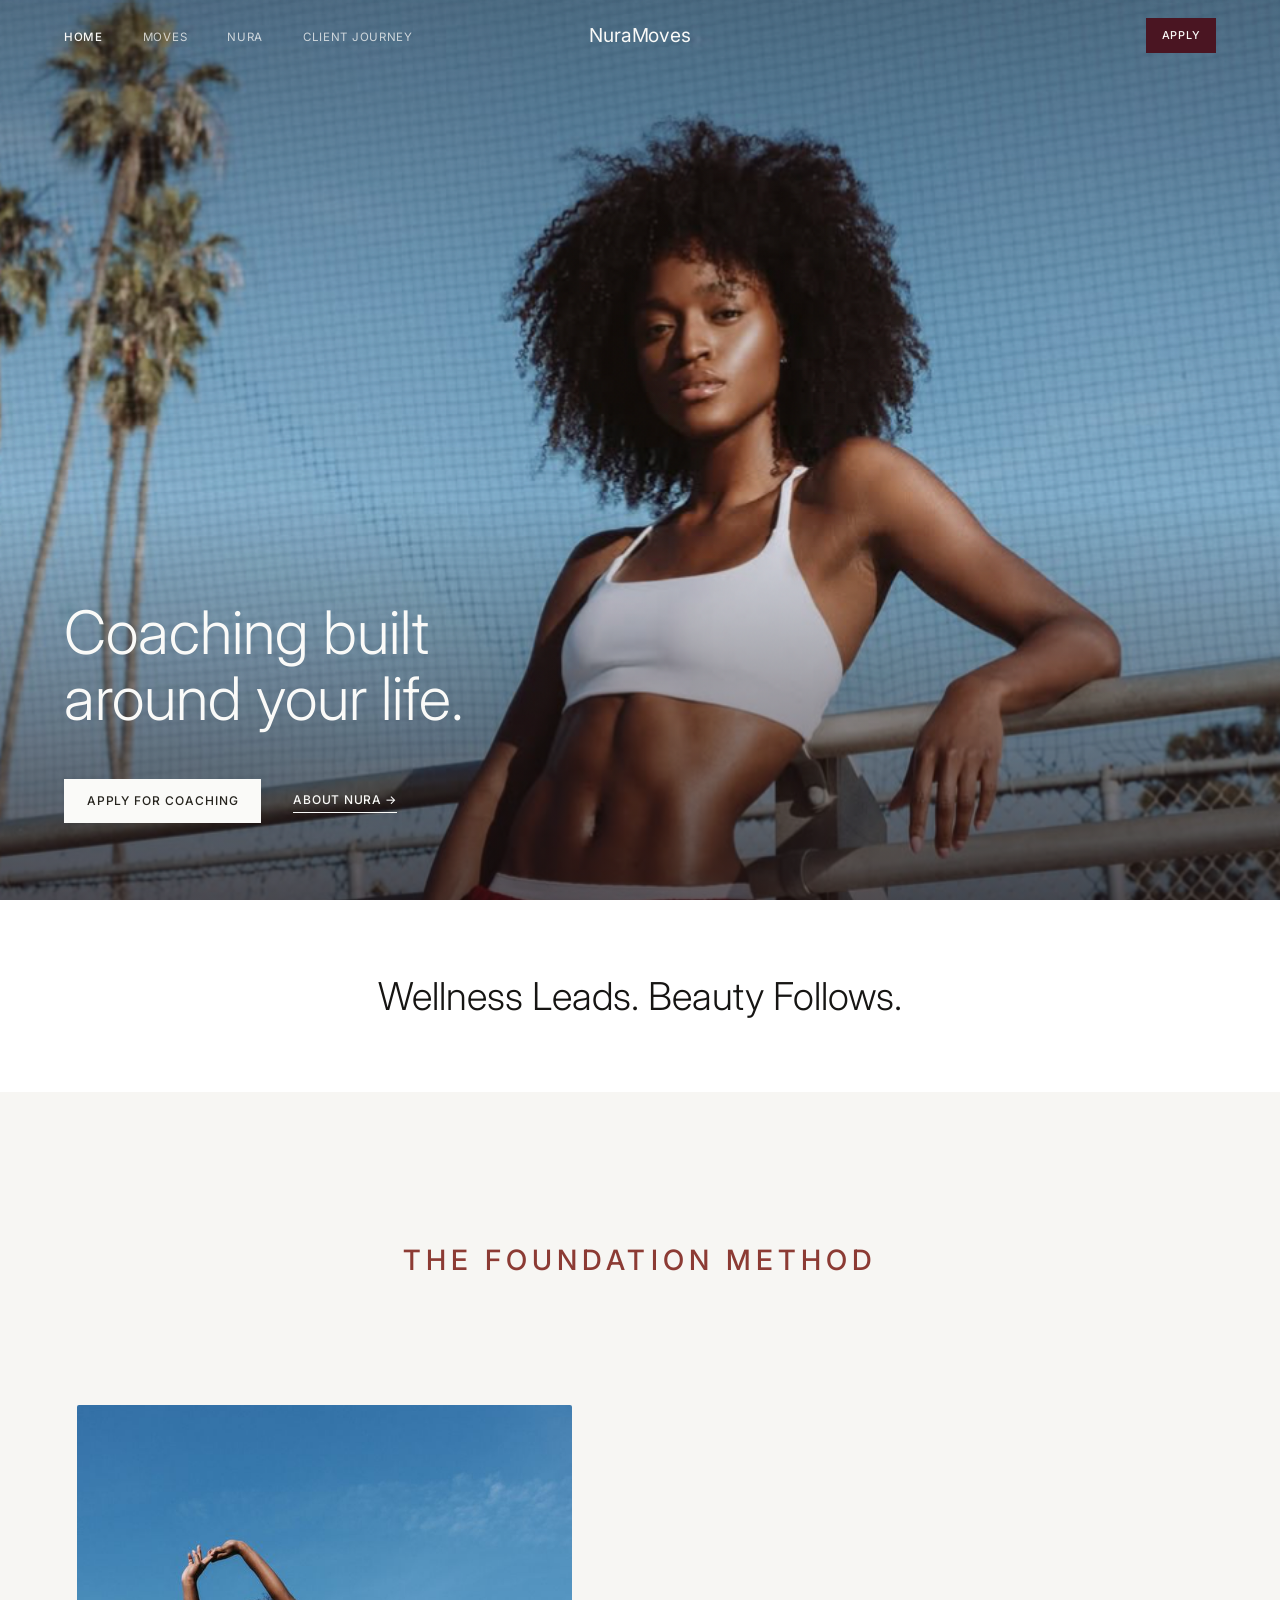
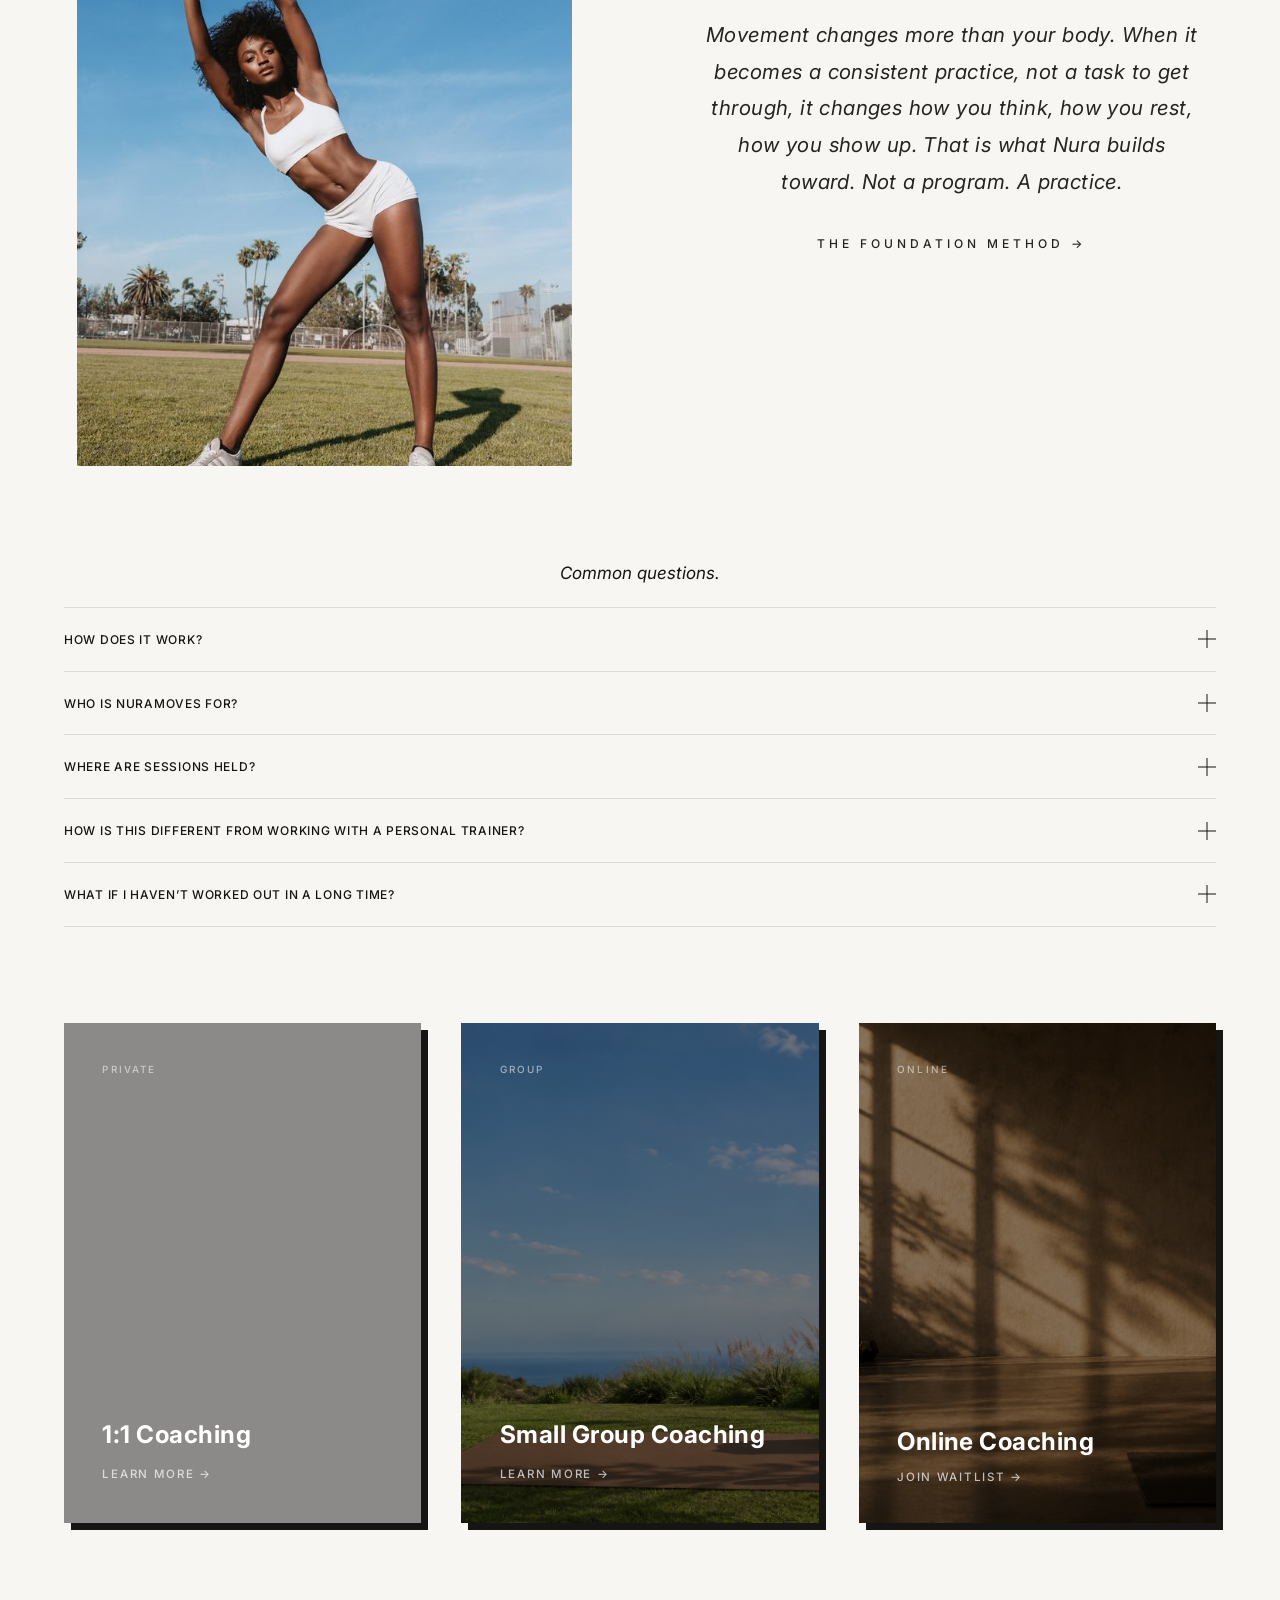
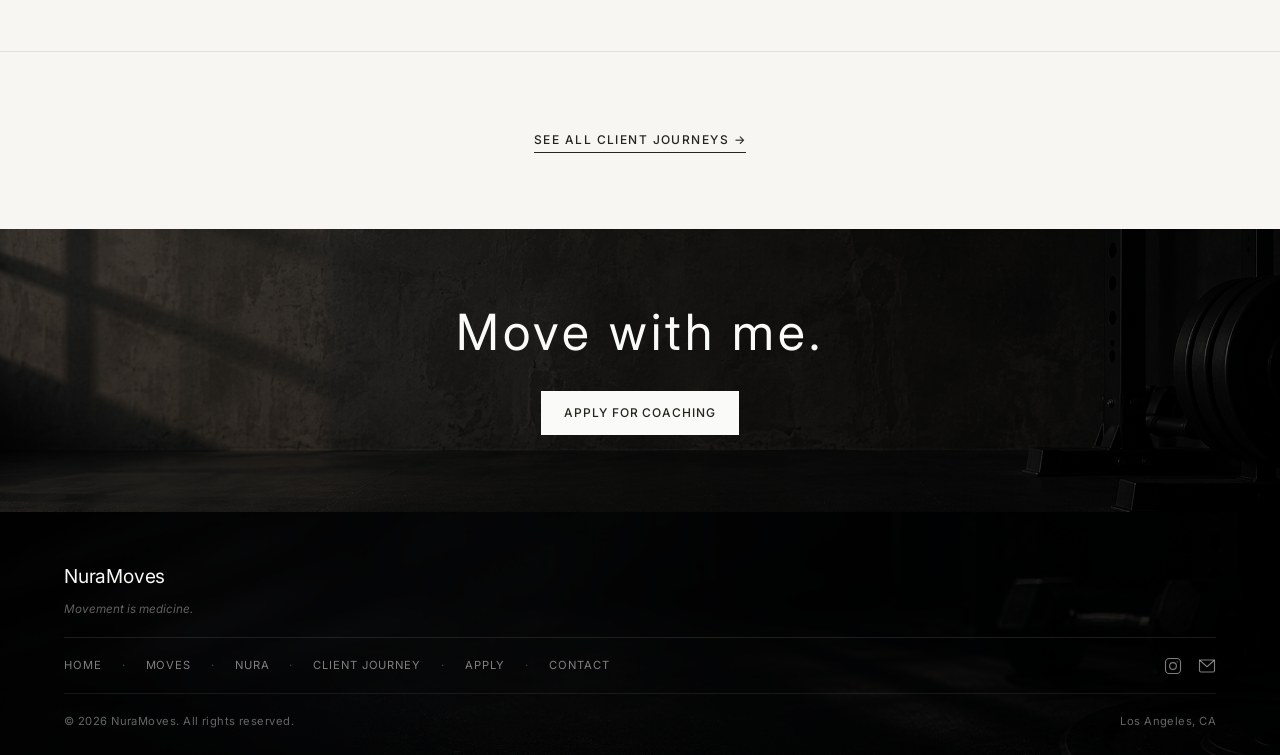
==== commit 59f4bcb2: "Fix Apply nav consistency, add form progress saving" ====
--- a/index.html
+++ b/index.html
@@ -39,7 +39,7 @@
     </ul>
   </nav>
   <a href="index.html" class="brand-mark">NuraMoves</a>
-  <a href="apply.html" class="nav-apply">Apply for coaching</a>
+  <a href="apply.html" class="nav-apply">Apply</a>
   <button class="nav-toggle" aria-label="Toggle navigation"><span></span><span></span><span></span></button>
 </header>
 
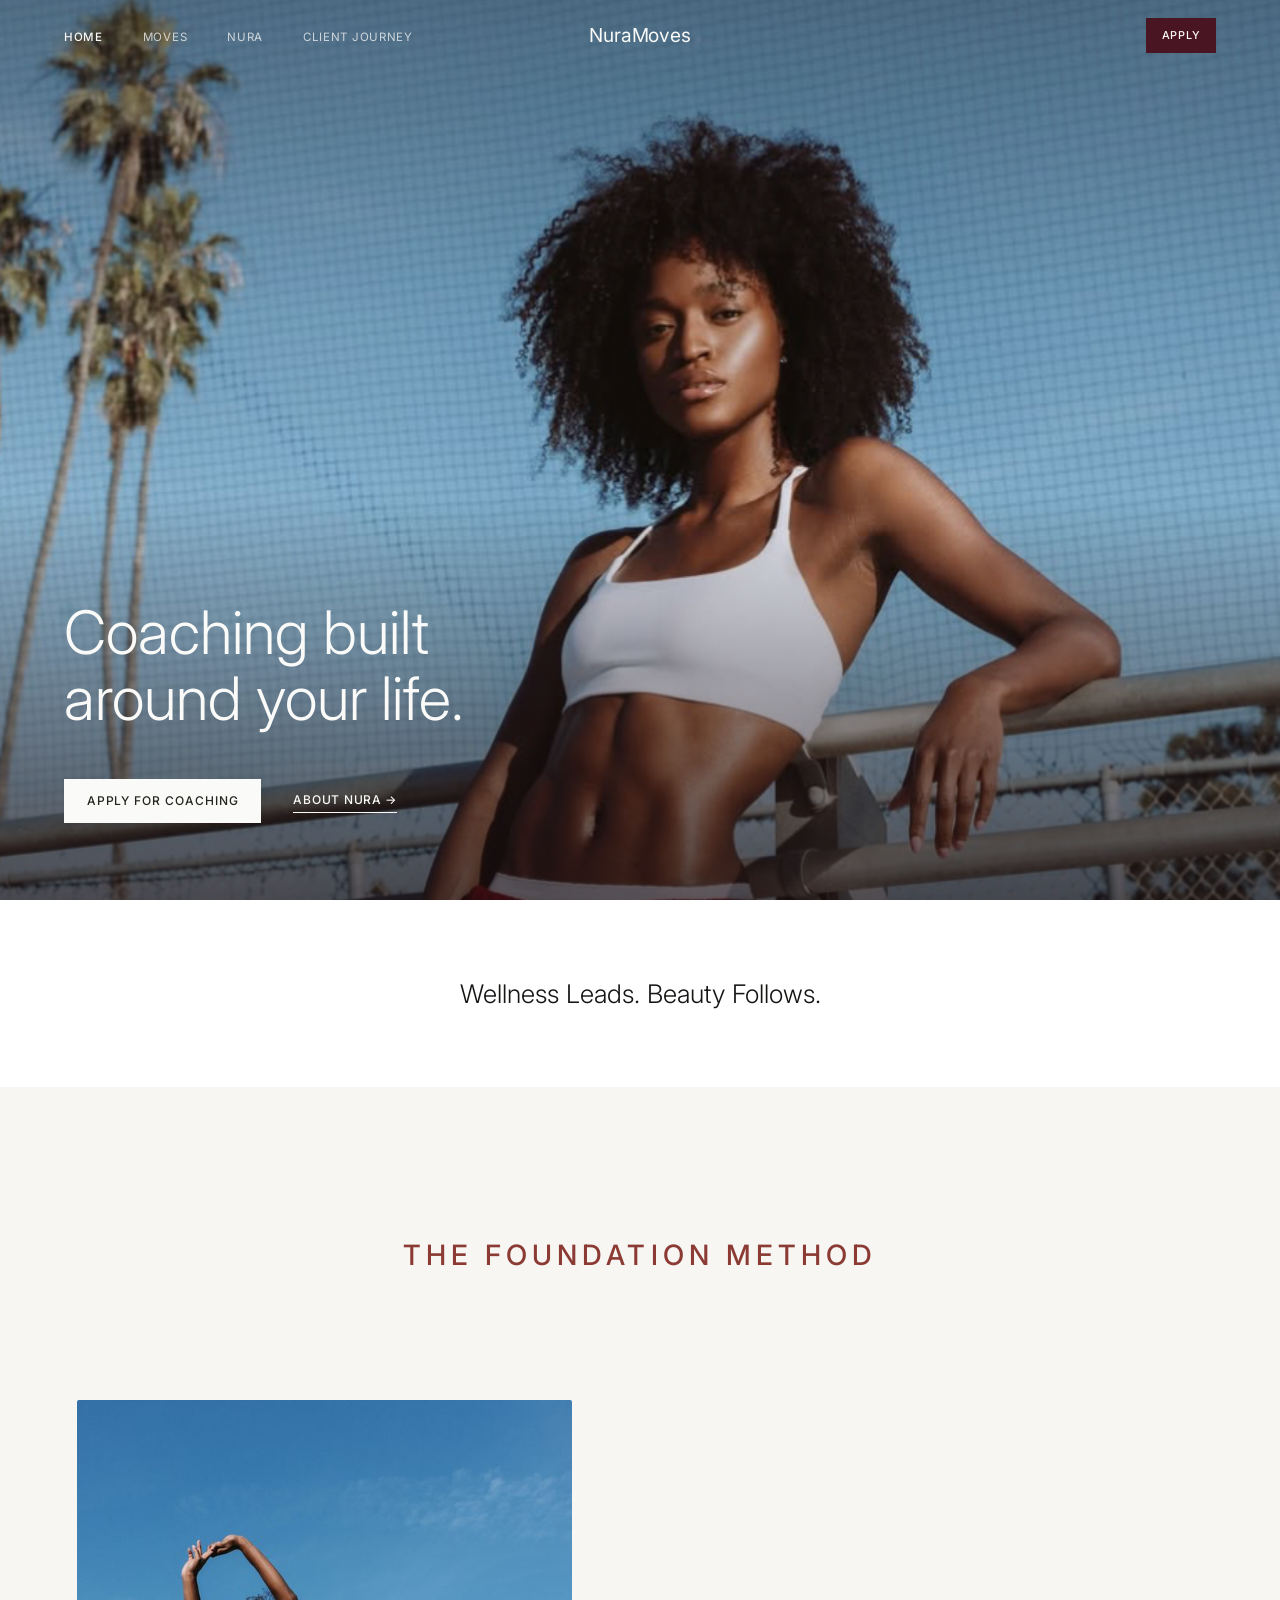
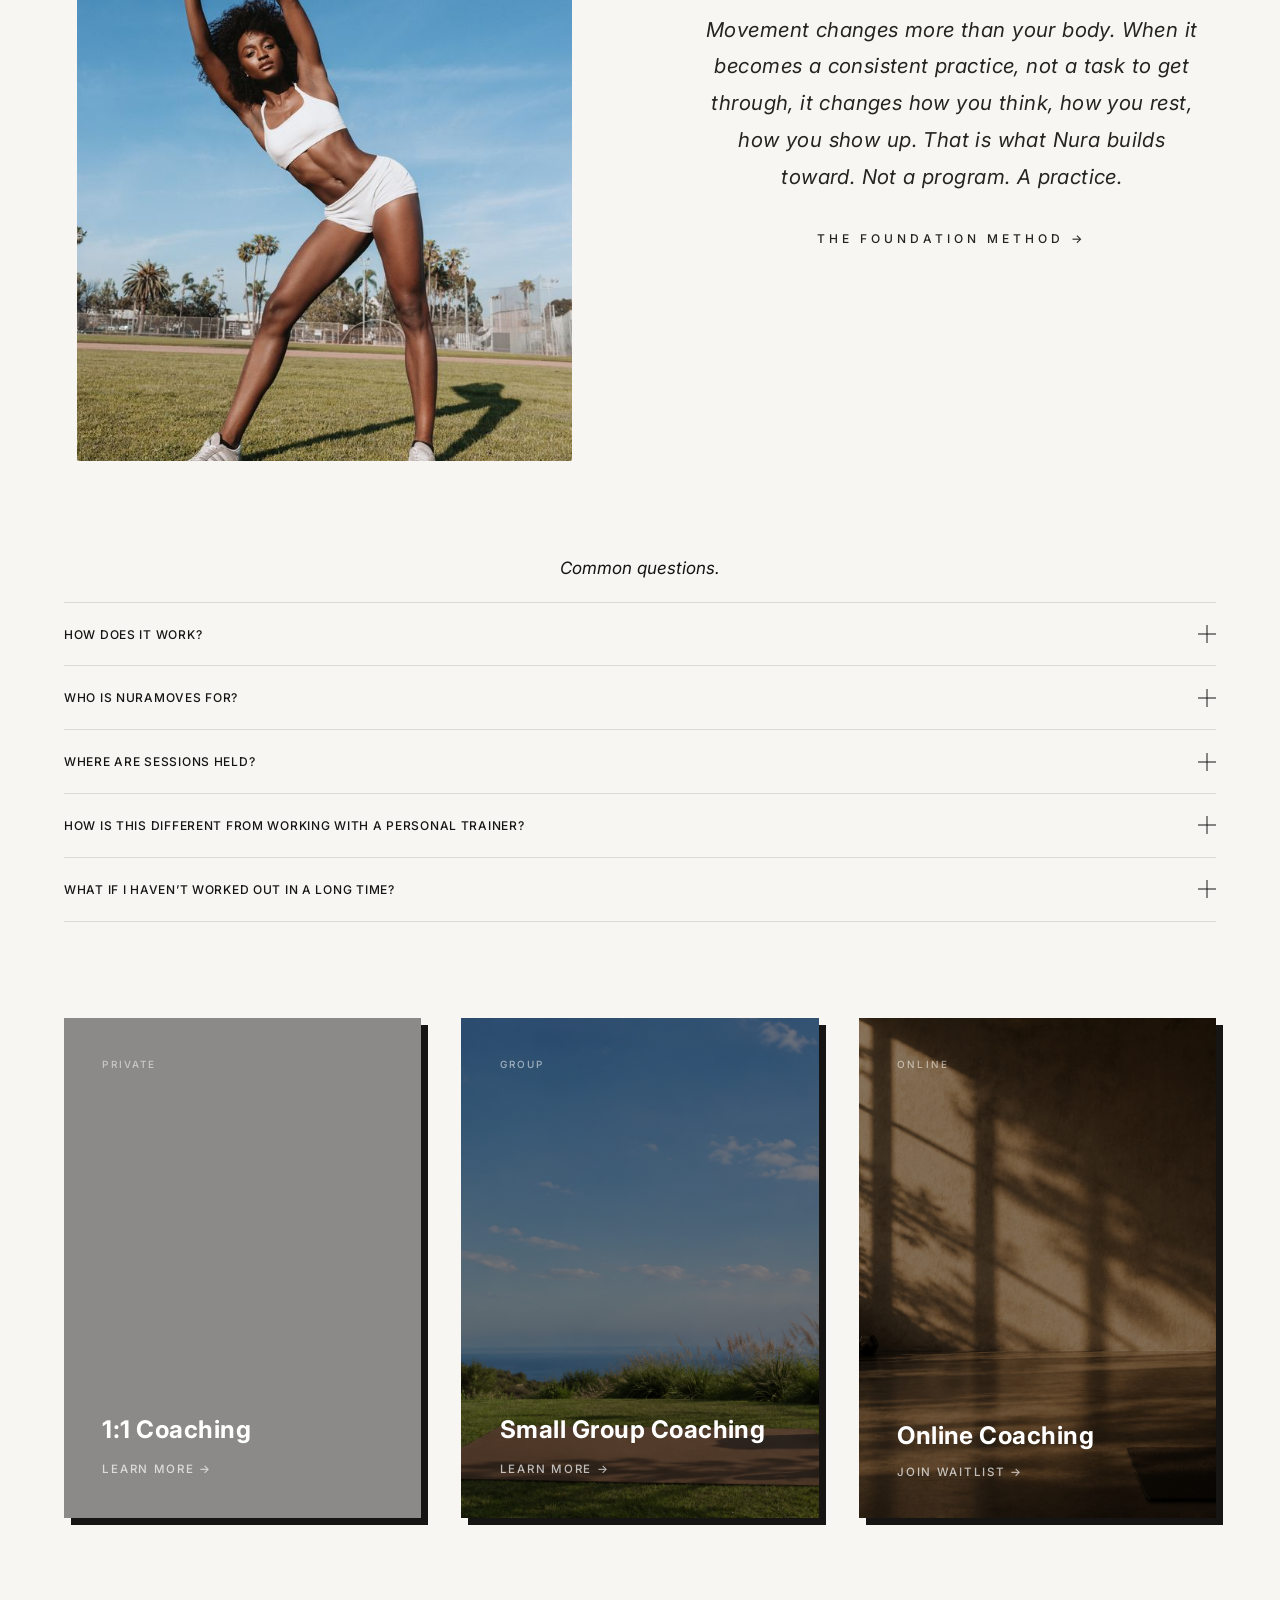
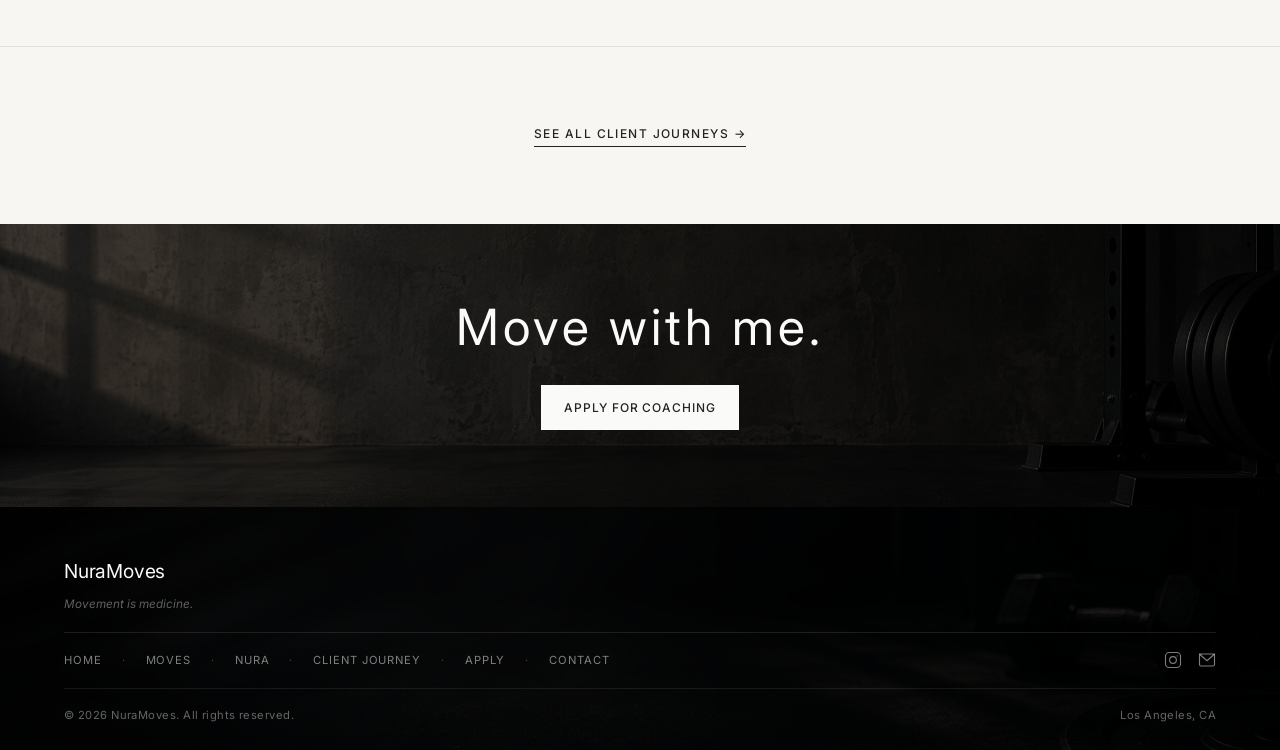
==== commit af20e6d0: "Performance: remove Playfair font, drop .mov source, add lazy loading" ====
--- a/index.html
+++ b/index.html
@@ -23,7 +23,7 @@
 <link rel="icon" href="favicon.svg" type="image/svg+xml">
 <link rel="preconnect" href="https://fonts.googleapis.com">
 <link rel="preconnect" href="https://fonts.gstatic.com" crossorigin>
-<link href="https://fonts.googleapis.com/css2?family=Playfair+Display:ital,wght@0,400;0,700;1,400;1,700&family=Inter:wght@300;400;500&display=swap" rel="stylesheet">
+<link href="https://fonts.googleapis.com/css2?family=Inter:wght@300;400;500&display=swap" rel="stylesheet">
 <link rel="stylesheet" href="css/styles.css">
 </head>
 <body class="page-home">
@@ -47,7 +47,6 @@
 <section class="hero">
   <video class="hero__video" autoplay muted loop playsinline poster="assets/images/2.png">
     <source src="assets/images/herovid.mp4" type="video/mp4">
-    <source src="assets/images/herovid.mov" type="video/quicktime">
   </video>
   <div class="hero__overlay"></div>
   <div class="hero__content">
--- a/css/styles.css
+++ b/css/styles.css
@@ -49,6 +49,19 @@
 
   /* Motion */
   --ease: cubic-bezier(0.16, 0.84, 0.32, 1);
+}
+
+/* ── 2. ACCESSIBILITY UTILITIES ────────────────────────────── */
+.sr-only {
+  position: absolute;
+  width: 1px;
+  height: 1px;
+  padding: 0;
+  margin: -1px;
+  overflow: hidden;
+  clip: rect(0,0,0,0);
+  white-space: nowrap;
+  border: 0;
 }
 
 /* ── 2. REDUCED MOTION ─────────────────────────────────────── */
@@ -537,7 +550,7 @@
 
 .hero__headline {
   font-family: var(--font-body);
-  font-size: 60px;
+  font-size: clamp(2.2rem, 10vw, 60px);
   font-weight: 300;
   line-height: 1.1;
   font-style: normal;
@@ -1197,7 +1210,6 @@
   font-family: var(--font-display);
   font-size: var(--step-h2);
   font-style: normal;
-  white-space: nowrap;
   color: var(--white);
   max-width: 22ch;
   line-height: 1.1;
@@ -1250,7 +1262,7 @@
 
 .about-hero__headline {
   font-family: var(--font-display);
-  font-size: 30px;
+  font-size: clamp(1.6rem, 4vw, 30px);
   font-style: italic;
   line-height: 1;
   color: var(--charcoal);
@@ -1807,6 +1819,62 @@
   color: rgba(250,250,248,0.45);
 }
 
+/* ── CLIENT JOURNEY STAGES ──────────────────────────────────── */
+.cj-stages {
+  background: var(--ivory);
+  padding: clamp(5rem, 10vw, 8rem) var(--gutter);
+}
+
+.cj-stages__header {
+  margin-bottom: clamp(3rem, 6vw, 5rem);
+}
+
+.cj-stages__headline {
+  font-family: var(--font-display);
+  font-size: clamp(2rem, 4vw, 3.5rem);
+  font-weight: 400;
+  font-style: italic;
+  color: var(--ink-black);
+  line-height: 1.05;
+  margin-top: 0.75rem;
+}
+
+.cj-stages__grid {
+  display: grid;
+  grid-template-columns: repeat(3, 1fr);
+  gap: clamp(2rem, 4vw, 4rem);
+  border-top: 1px solid rgba(22,21,19,0.12);
+}
+
+.cj-stage {
+  padding-top: clamp(2rem, 3vw, 2.5rem);
+  display: flex;
+  flex-direction: column;
+  gap: 1rem;
+}
+
+.cj-stage__number {
+  font-size: 0.65rem;
+  font-weight: 500;
+  letter-spacing: 0.2em;
+  color: var(--oxblood);
+}
+
+.cj-stage__name {
+  font-family: var(--font-display);
+  font-size: clamp(1.2rem, 1.8vw, 1.6rem);
+  font-weight: 400;
+  color: var(--ink-black);
+  line-height: 1.15;
+}
+
+.cj-stage__desc {
+  font-size: 0.95rem;
+  line-height: 1.8;
+  color: rgba(22,21,19,0.65);
+  max-width: 36ch;
+}
+
 .cj-outcomes {
   background: var(--cream);
   padding: clamp(4rem, 8vw, 6rem) var(--gutter);
@@ -1860,6 +1928,35 @@
 
 @media (max-width: 560px) {
   .cj-outcomes__grid { grid-template-columns: 1fr; }
+}
+
+@media (max-width: 640px) {
+  /* Contact page: stack to single column */
+  .contact-page__inner {
+    grid-template-columns: 1fr;
+    gap: clamp(2.5rem, 6vw, 4rem);
+  }
+
+  /* Results hero: full-width content on mobile */
+  .coaching-pg-hero__content {
+    width: 100%;
+    padding: var(--gutter);
+    justify-content: flex-end;
+    padding-bottom: 2.5rem;
+  }
+
+  /* CJ stages: stack to single column */
+  .cj-stages__grid {
+    grid-template-columns: 1fr;
+  }
+
+  /* Philosophy split: tighten top margin */
+  .philosophy-split {
+    margin-top: clamp(40px, 8vw, 80px);
+  }
+  .philosophy-split__label {
+    margin-bottom: clamp(40px, 8vw, 80px);
+  }
 }
 
 /* ── 22. RESULTS PAGE ──────────────────────────────────────── */
@@ -2148,7 +2245,6 @@
   font-style: normal;
   line-height: 1.1;
   color: var(--charcoal);
-  white-space: nowrap;
 }
 
 .qs-intro__body {
@@ -3252,10 +3348,9 @@
   font-family: var(--font-body);
   font-style: normal;
   font-weight: 300;
-  font-size: 3vw;
-  line-height: 1;
+  font-size: clamp(0.95rem, 3vw, 1.6rem);
+  line-height: 1.3;
   color: var(--ink-black);
-  white-space: nowrap;
   max-width: none;
 }
 
@@ -3454,7 +3549,7 @@
 .philosophy-split__label {
   text-align: center;
   letter-spacing: 0.18em;
-  font-size: 28px;
+  font-size: clamp(1.1rem, 4vw, 28px);
   color: var(--clay-accent);
   margin-bottom: clamp(80px, 10vw, 120px);
 }
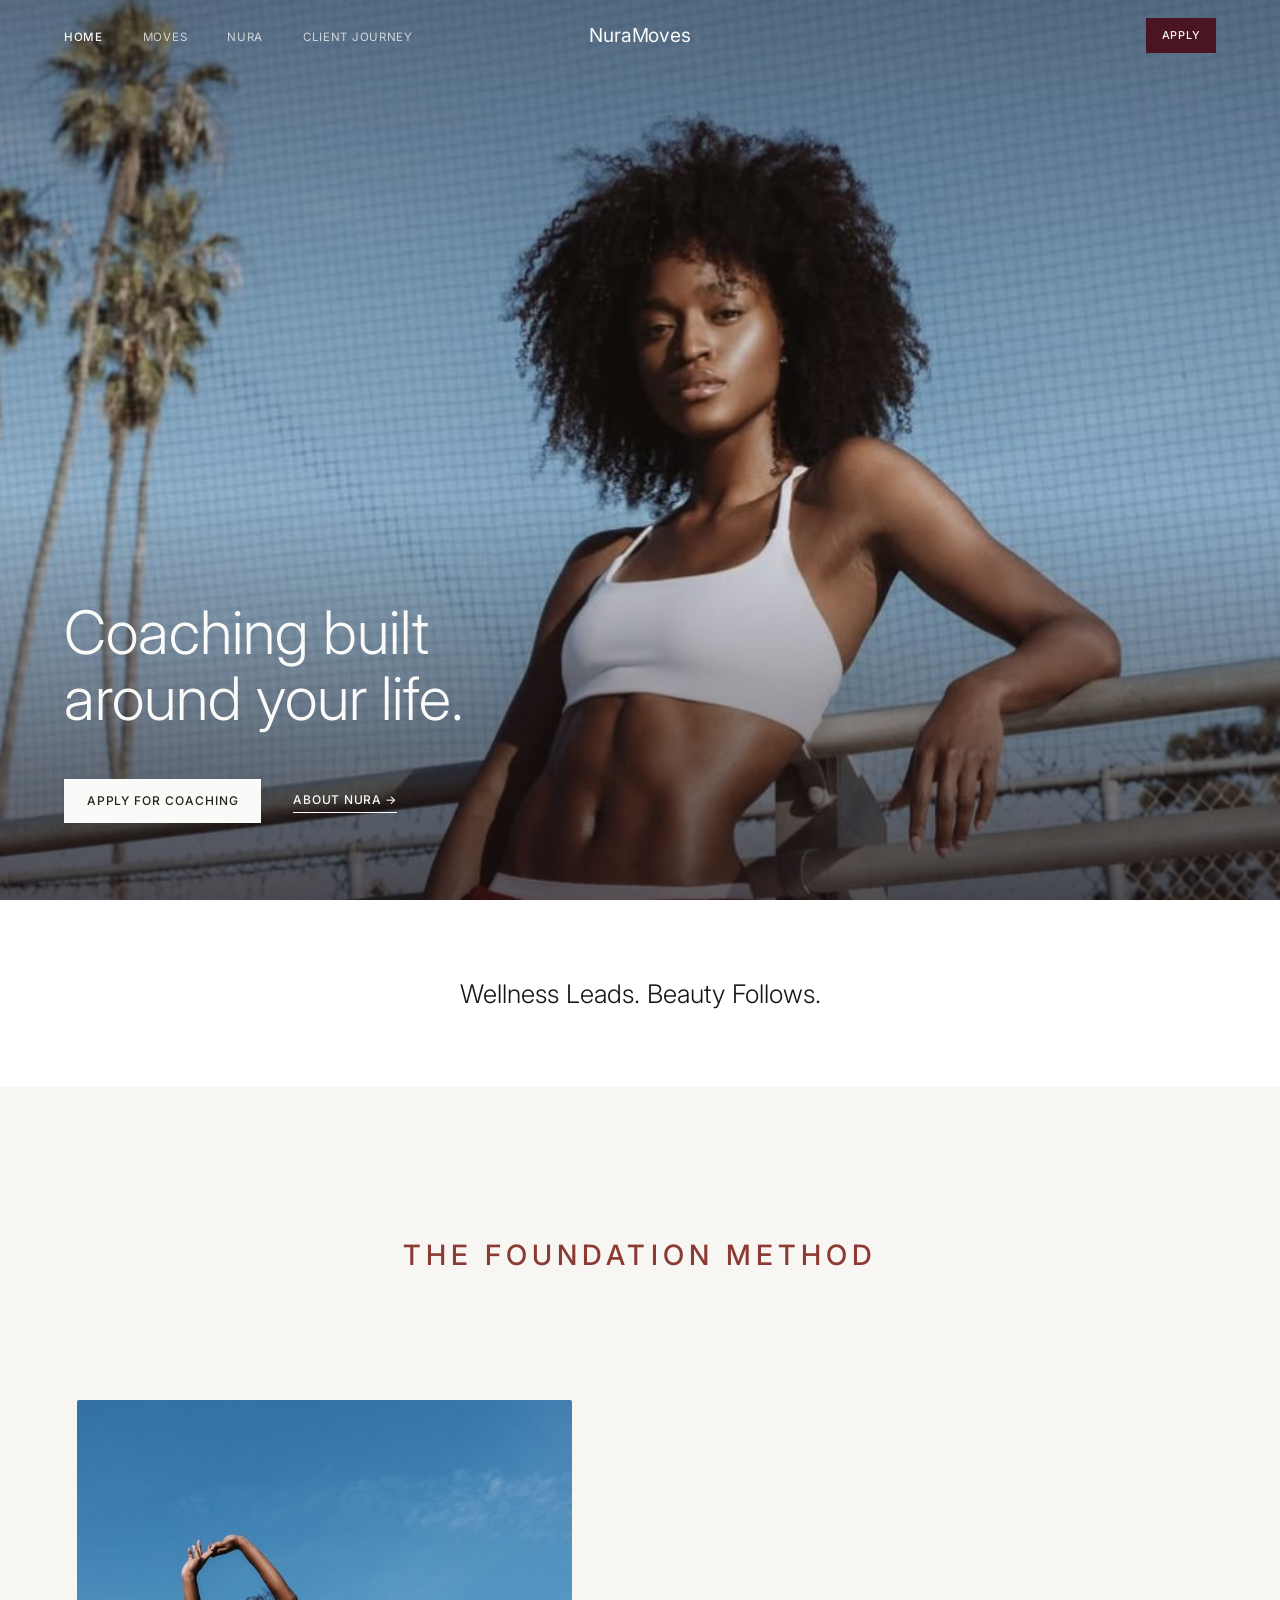
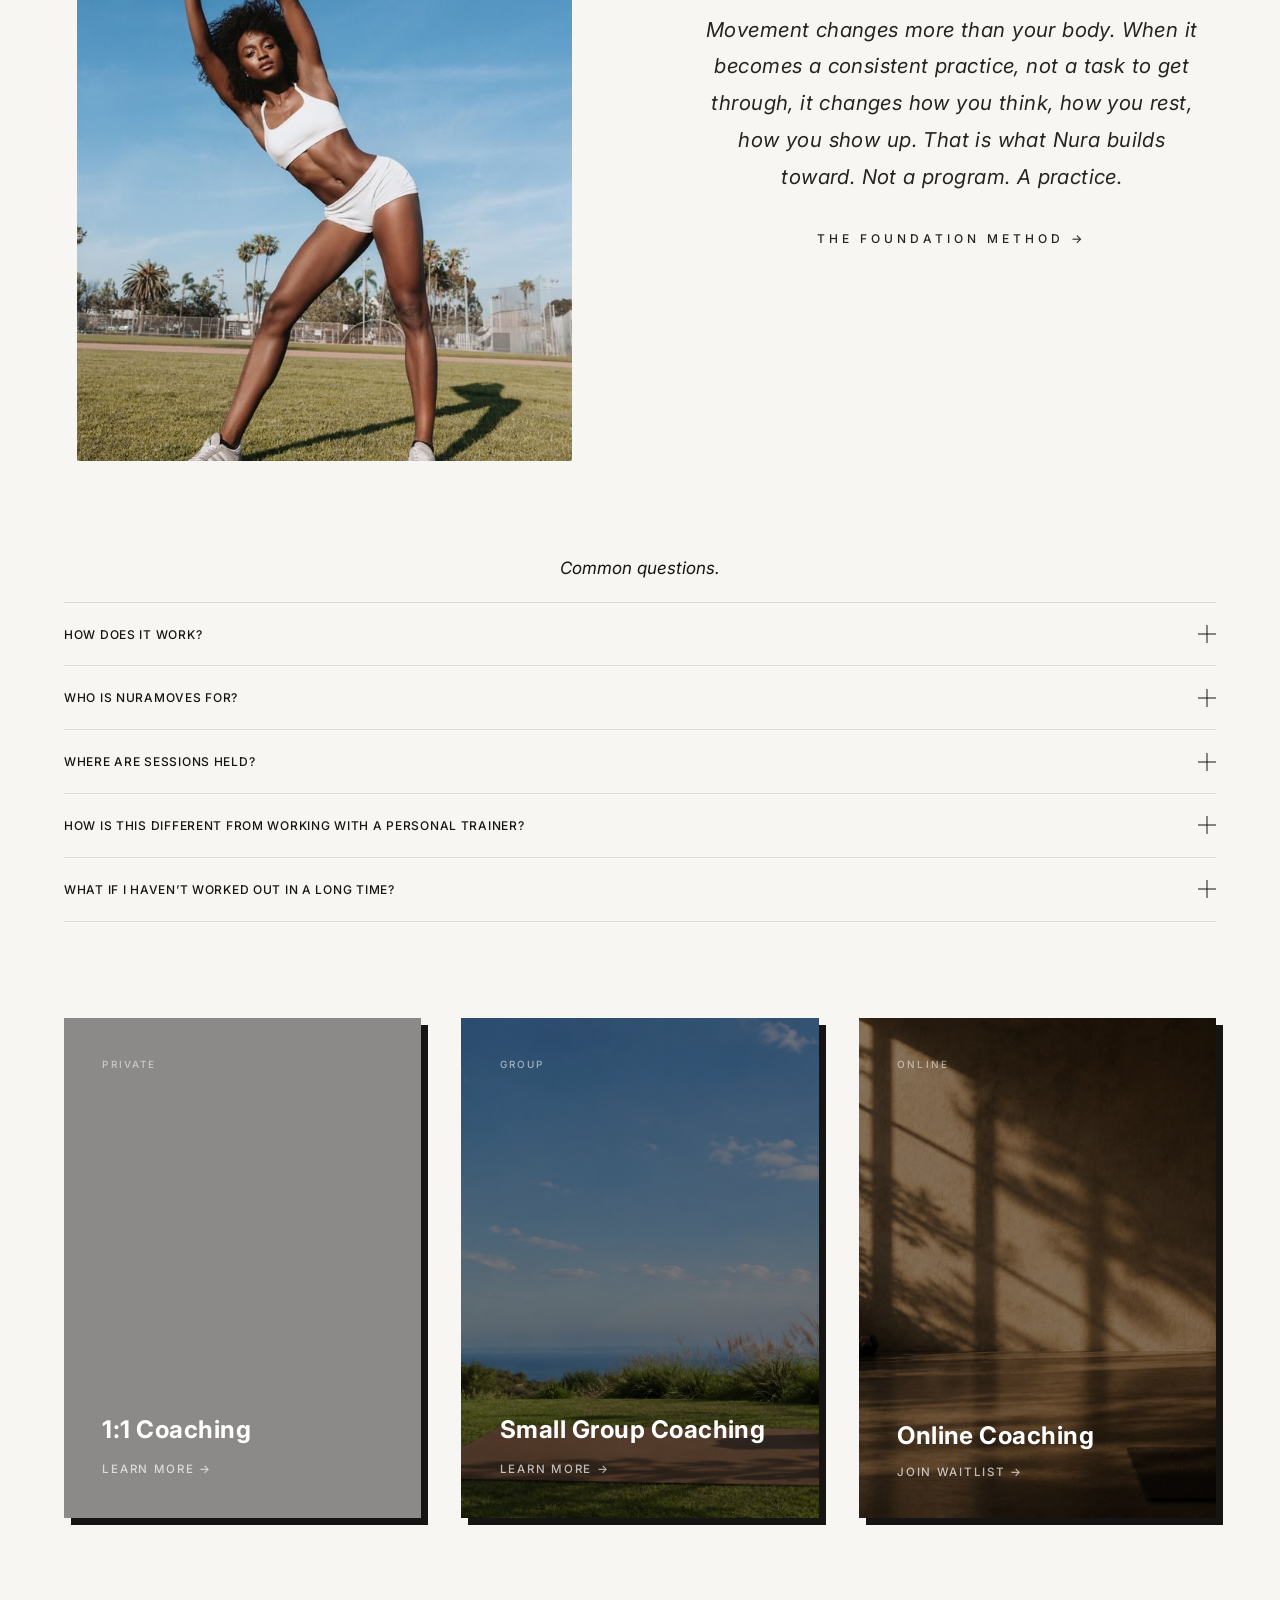
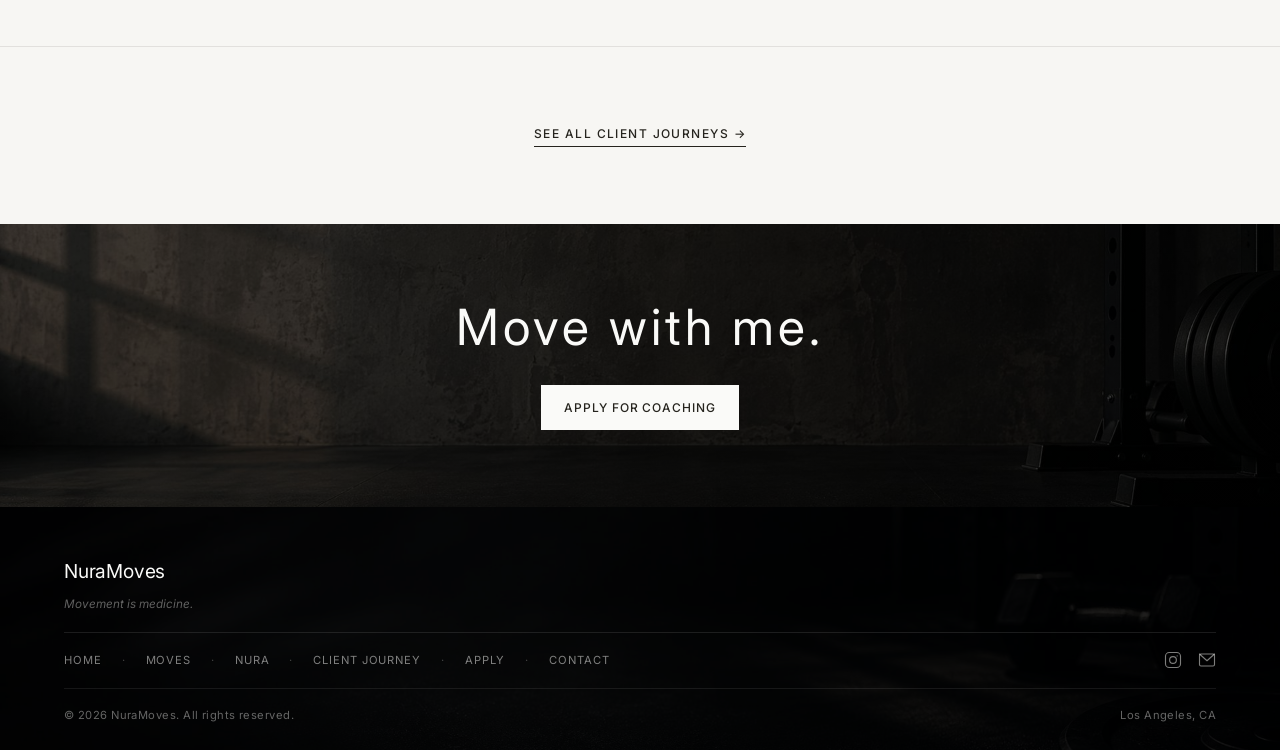
==== commit 92de0f3b: "Optimize all images and update references for production - Convert gym-*.png, 2.png, 11.png, 12.png," ====
--- a/index.html
+++ b/index.html
@@ -12,13 +12,13 @@
 <meta property="og:url" content="https://brandnu.body/">
 <meta property="og:title" content="NuraMoves — Movement Coaching for High-Achieving Women">
 <meta property="og:description" content="NuraMoves by Nura Muhammad helps high-achieving women build lasting strength, energy, and confidence through intentional movement coaching in Los Angeles.">
-<meta property="og:image" content="https://brandnu.body/assets/images/2.png">
+<meta property="og:image" content="https://brandnu.body/assets/images/2.jpg">
 
 <!-- Twitter Card -->
 <meta name="twitter:card" content="summary_large_image">
 <meta name="twitter:title" content="NuraMoves — Movement Coaching for High-Achieving Women">
 <meta name="twitter:description" content="NuraMoves by Nura Muhammad helps high-achieving women build lasting strength, energy, and confidence through intentional movement coaching in Los Angeles.">
-<meta name="twitter:image" content="https://brandnu.body/assets/images/2.png">
+<meta name="twitter:image" content="https://brandnu.body/assets/images/2.jpg">
 
 <link rel="icon" href="favicon.svg" type="image/svg+xml">
 <link rel="preconnect" href="https://fonts.googleapis.com">
@@ -45,7 +45,7 @@
 
 <!-- ================= HERO ================= -->
 <section class="hero">
-  <video class="hero__video" autoplay muted loop playsinline poster="assets/images/2.png">
+  <video class="hero__video" autoplay muted loop playsinline poster="assets/images/2.jpg">
     <source src="assets/images/herovid.mp4" type="video/mp4">
   </video>
   <div class="hero__overlay"></div>
--- a/css/styles.css
+++ b/css/styles.css
@@ -398,7 +398,7 @@
 /* ── 10. FOOTER ────────────────────────────────────────────── */
 .site-footer {
   background: linear-gradient(rgba(0,0,0,0.83), rgba(0,0,0,0.83)),
-              url('../assets/images/gym-dark.png') center/cover no-repeat;
+              url('../assets/images/gym-dark.jpg') center/cover no-repeat;
   color: var(--white);
 }
 
@@ -1500,7 +1500,7 @@
 }
 .coaching-pg-services .glass-card {
   background: linear-gradient(rgba(0,0,0,0.52), rgba(0,0,0,0.52)),
-              url('../assets/images/gym-dark.png') center/cover no-repeat;
+              url('../assets/images/gym-dark.jpg') center/cover no-repeat;
   backdrop-filter: none;
   -webkit-backdrop-filter: none;
   border: none;
@@ -1510,7 +1510,7 @@
 }
 .coaching-pg-services .glass-card:hover {
   background: linear-gradient(rgba(0,0,0,0.38), rgba(0,0,0,0.38)),
-              url('../assets/images/gym-dark.png') center/cover no-repeat;
+              url('../assets/images/gym-dark.jpg') center/cover no-repeat;
   transform: translateY(-4px);
   box-shadow: 0 12px 40px rgba(0,0,0,0.12);
 }
@@ -3462,7 +3462,7 @@
 .cta-minimal {
   padding: clamp(3.5rem, 6vw, 5rem) var(--gutter);
   background: linear-gradient(rgba(0,0,0,0.6), rgba(0,0,0,0.6)),
-              url('../assets/images/gym-concrete.png') center/cover no-repeat;
+              url('../assets/images/gym-concrete.jpg') center/cover no-repeat;
   color: var(--white);
   text-align: center;
   display: flex;
@@ -3497,7 +3497,7 @@
 .cta-minimal--coaching {
   position: relative;
   background: linear-gradient(rgba(0,0,0,0.5), rgba(0,0,0,0.5)),
-              url('../assets/images/gym-warm.png') center/cover no-repeat;
+              url('../assets/images/gym-warm.jpg') center/cover no-repeat;
 }
 .cta-minimal--coaching::before {
   content: '';
@@ -3607,7 +3607,7 @@
 /* ── 38. HOMEPAGE — SERVICES GLASS CARDS ───────────────────── */
 .services-glass {
   background: linear-gradient(rgba(0,0,0,0.55), rgba(0,0,0,0.55)),
-              url('../assets/images/gym-dark.png') center/cover no-repeat;
+              url('../assets/images/gym-dark.jpg') center/cover no-repeat;
   padding: clamp(4rem, 8vw, 7rem) var(--gutter);
 }
 .services-glass--home {
@@ -3637,13 +3637,13 @@
 }
 .services-glass--home .services-glass__grid .glass-card:nth-child(2) {
   background: linear-gradient(rgba(0,0,0,0.44), rgba(0,0,0,0.44)),
-              url('../assets/images/gym-outdoor.png') center/cover no-repeat;
+              url('../assets/images/gym-outdoor.jpg') center/cover no-repeat;
   transition-delay: 0.15s;
   box-shadow: 7px 7px 0 var(--ink-black);
 }
 .services-glass--home .services-glass__grid .glass-card:nth-child(3) {
   background: linear-gradient(rgba(0,0,0,0.44), rgba(0,0,0,0.44)),
-              url('../assets/images/gym-warm.png') center/cover no-repeat;
+              url('../assets/images/gym-warm.jpg') center/cover no-repeat;
   transition-delay: 0.3s;
   box-shadow: 7px 7px 0 var(--ink-black);
 }
@@ -3653,11 +3653,11 @@
 }
 .services-glass--home .services-glass__grid .glass-card:nth-child(2):hover {
   background: linear-gradient(rgba(0,0,0,0.3), rgba(0,0,0,0.3)),
-              url('../assets/images/gym-outdoor.png') center/cover no-repeat;
+              url('../assets/images/gym-outdoor.jpg') center/cover no-repeat;
 }
 .services-glass--home .services-glass__grid .glass-card:nth-child(3):hover {
   background: linear-gradient(rgba(0,0,0,0.3), rgba(0,0,0,0.3)),
-              url('../assets/images/gym-warm.png') center/cover no-repeat;
+              url('../assets/images/gym-warm.jpg') center/cover no-repeat;
 }
 .home-card__eyebrow {
   font-family: var(--font-body);
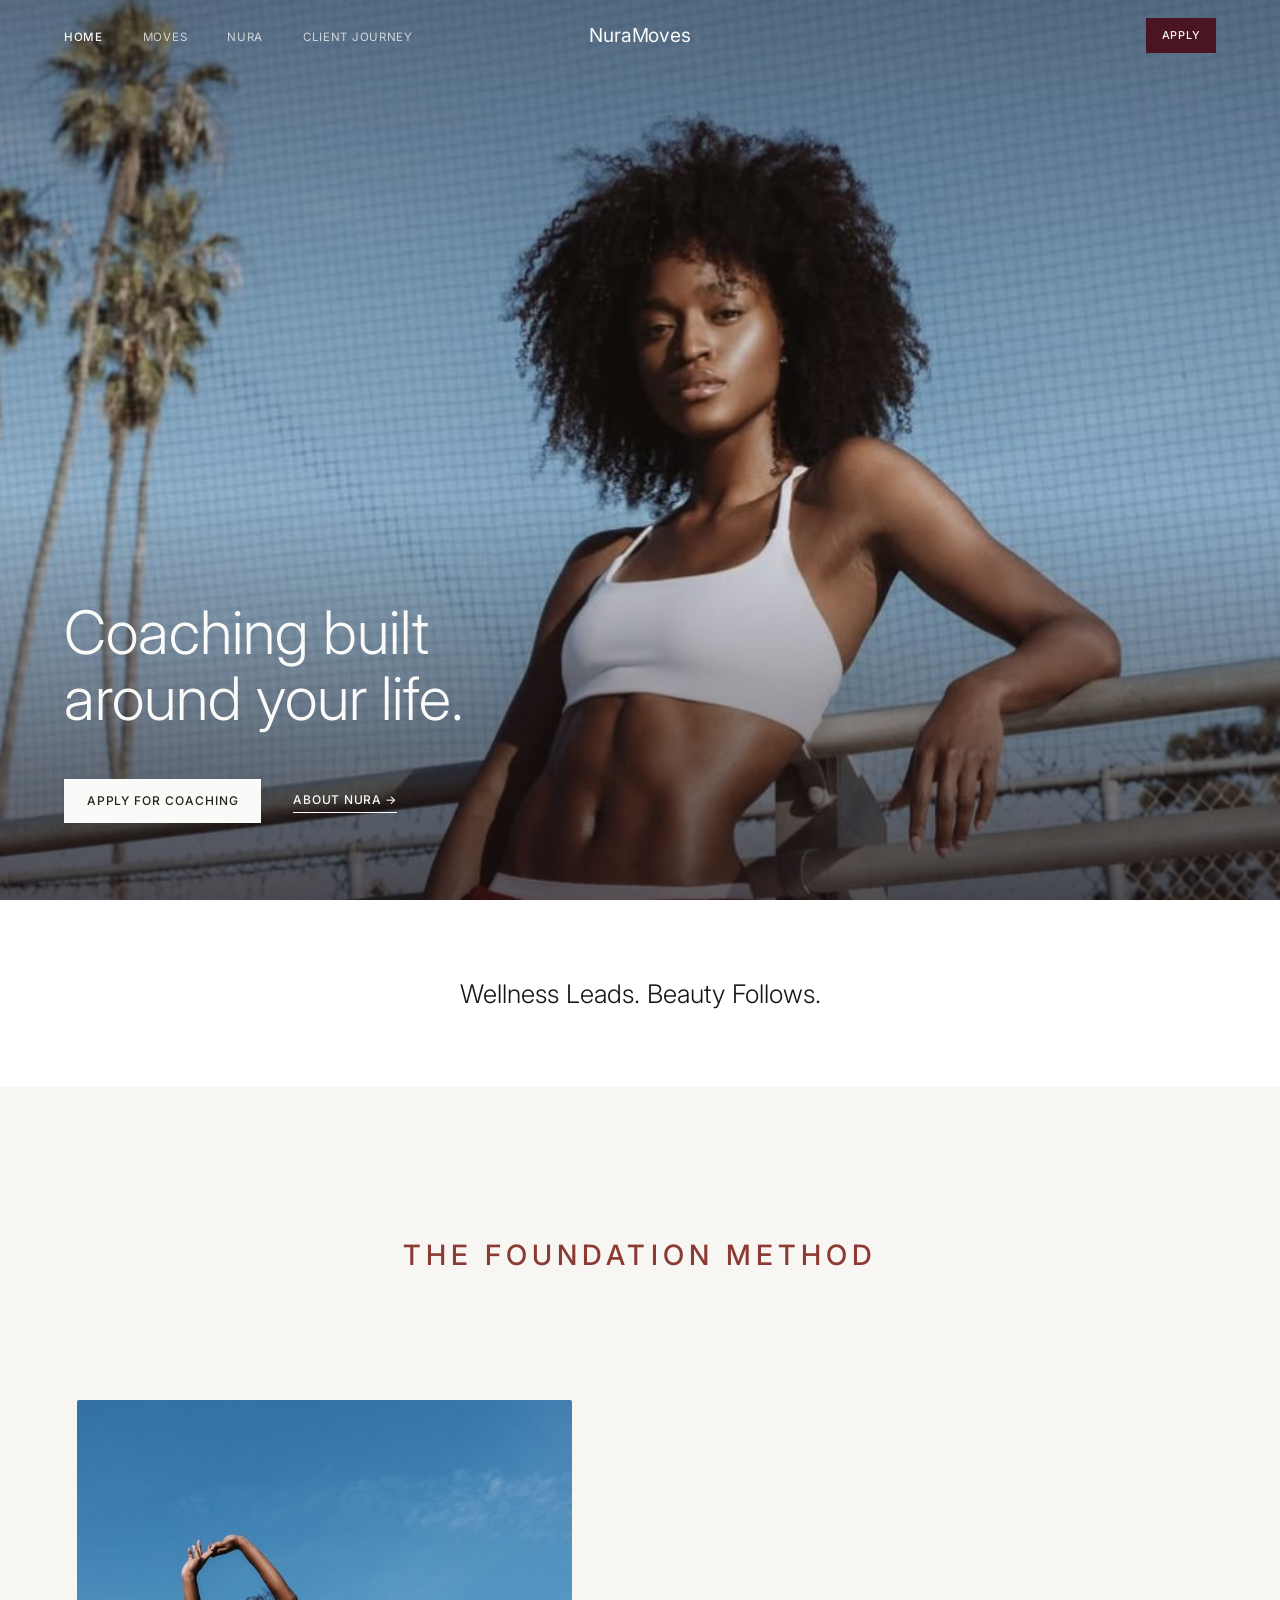
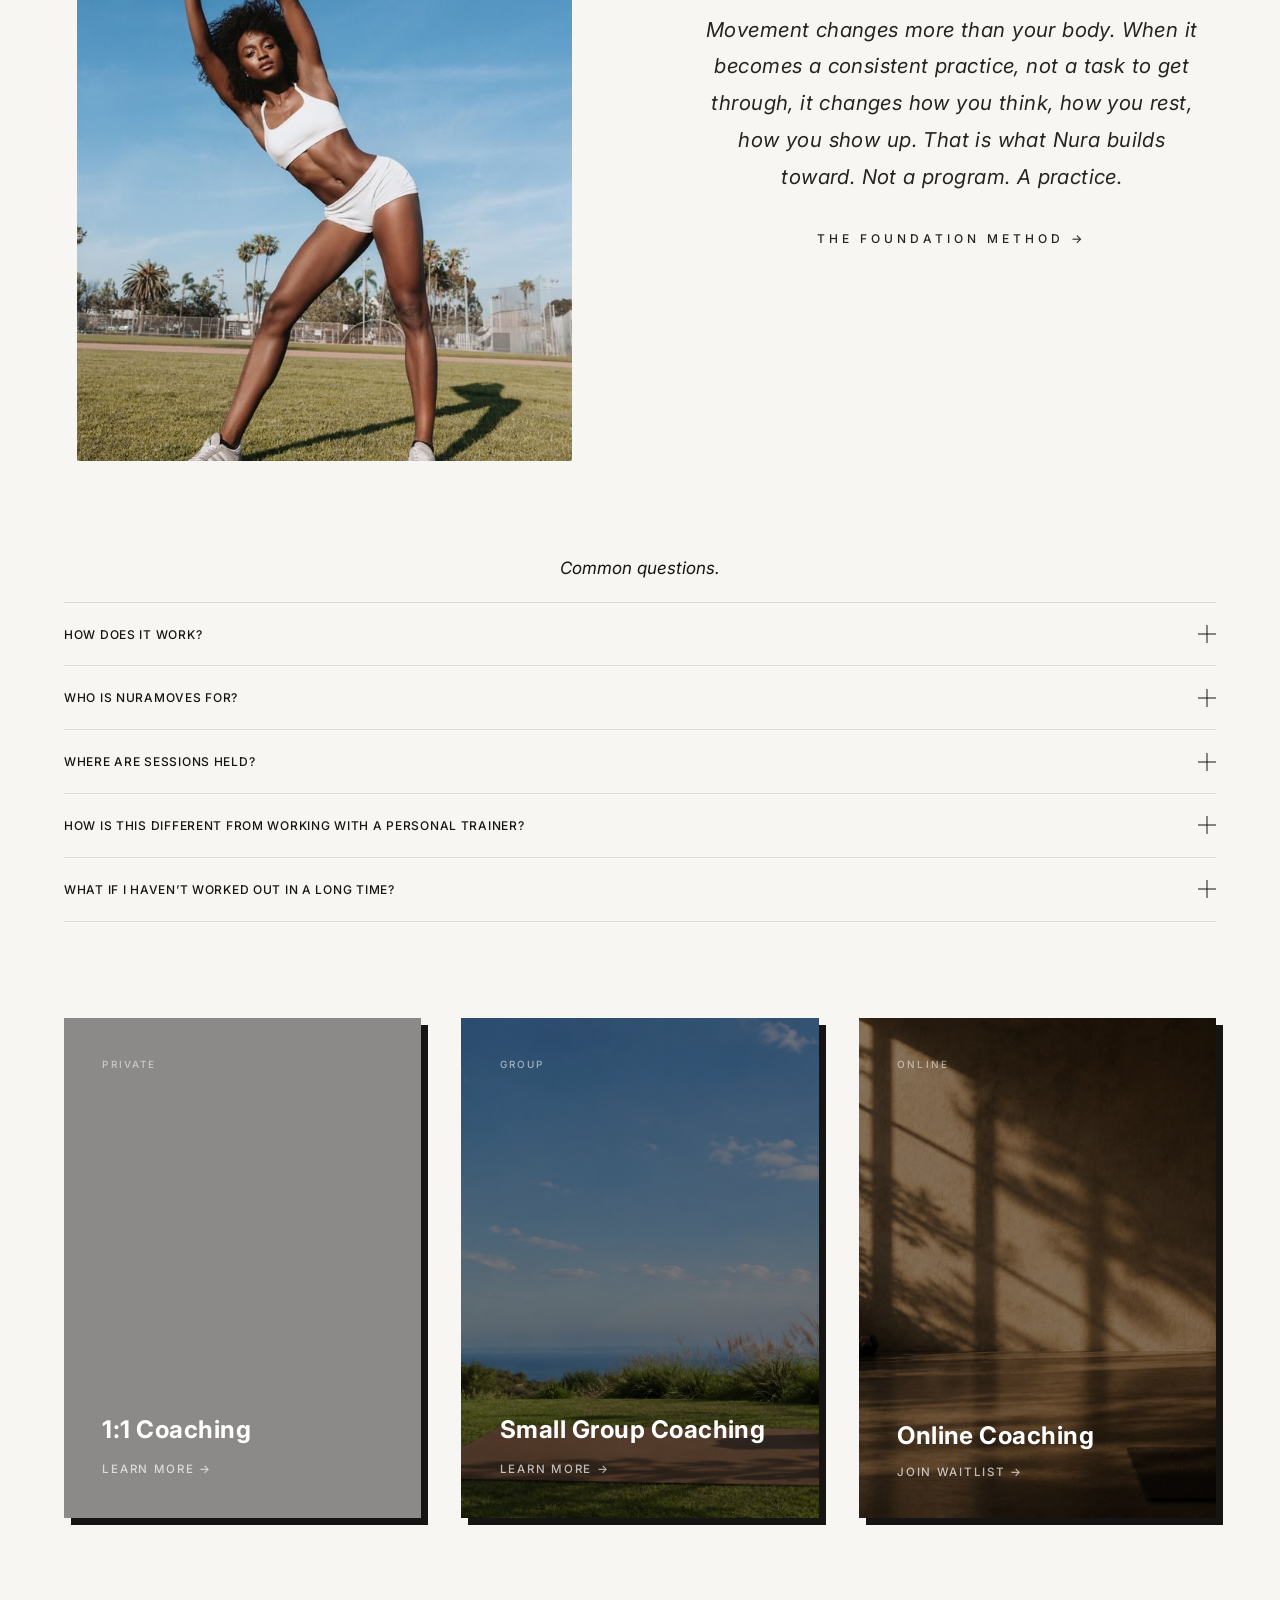
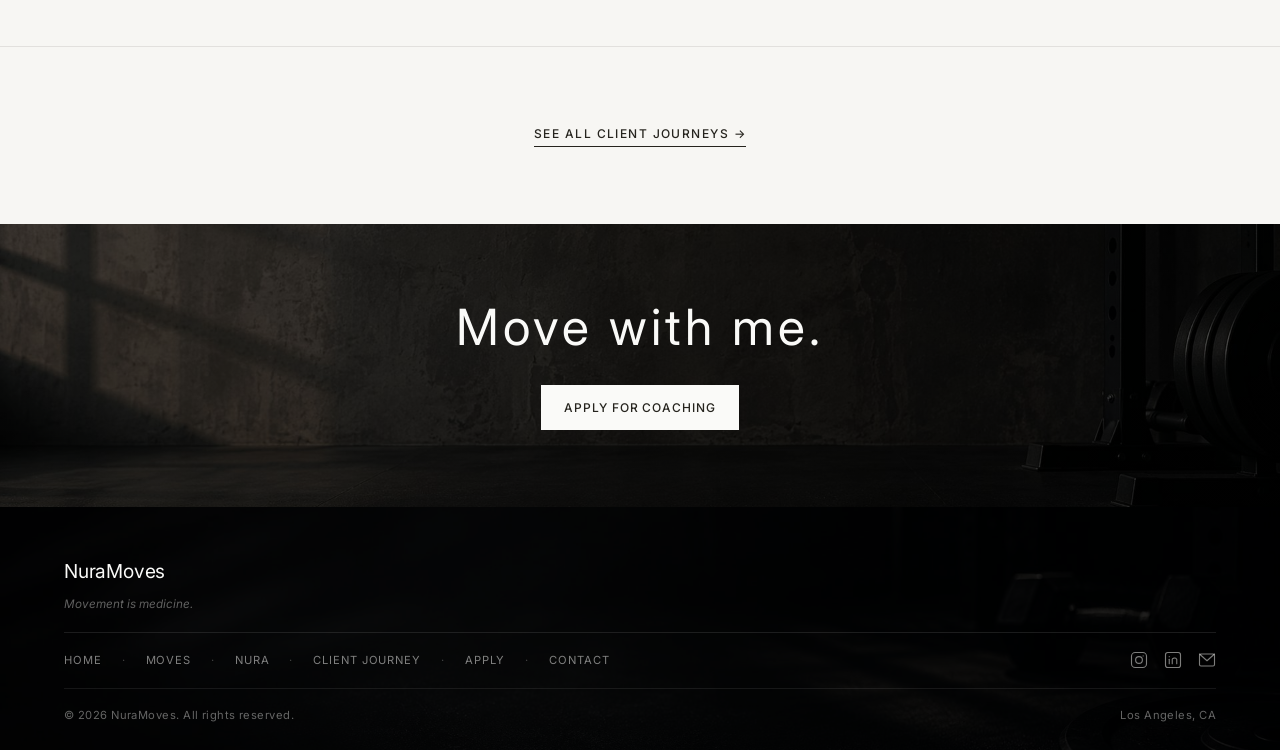
==== commit ac92c924: "NuraMoves client audit: Phases 1–5 Phase 1 — Global + Mobile - Mobile responsiveness fixes: about-he" ====
--- a/index.html
+++ b/index.html
@@ -3,21 +3,21 @@
 <head>
 <meta charset="UTF-8">
 <meta name="viewport" content="width=device-width, initial-scale=1.0">
-<title>NuraMoves — Movement Coaching for High-Achieving Women</title>
-<meta name="description" content="NuraMoves by Nura Muhammad helps high-achieving women build lasting strength, energy, and confidence through intentional movement coaching in Los Angeles.">
+<title>NuraMoves — Movement Coaching for High-Achieving People</title>
+<meta name="description" content="NuraMoves by Nura Muhammad helps high-achieving people build lasting strength, energy, and confidence through intentional movement coaching in Los Angeles.">
 <link rel="canonical" href="https://brandnu.body/">
 
 <!-- Open Graph -->
 <meta property="og:type" content="website">
 <meta property="og:url" content="https://brandnu.body/">
-<meta property="og:title" content="NuraMoves — Movement Coaching for High-Achieving Women">
-<meta property="og:description" content="NuraMoves by Nura Muhammad helps high-achieving women build lasting strength, energy, and confidence through intentional movement coaching in Los Angeles.">
+<meta property="og:title" content="NuraMoves — Movement Coaching for High-Achieving People">
+<meta property="og:description" content="NuraMoves by Nura Muhammad helps high-achieving people build lasting strength, energy, and confidence through intentional movement coaching in Los Angeles.">
 <meta property="og:image" content="https://brandnu.body/assets/images/2.jpg">
 
 <!-- Twitter Card -->
 <meta name="twitter:card" content="summary_large_image">
-<meta name="twitter:title" content="NuraMoves — Movement Coaching for High-Achieving Women">
-<meta name="twitter:description" content="NuraMoves by Nura Muhammad helps high-achieving women build lasting strength, energy, and confidence through intentional movement coaching in Los Angeles.">
+<meta name="twitter:title" content="NuraMoves — Movement Coaching for High-Achieving People">
+<meta name="twitter:description" content="NuraMoves by Nura Muhammad helps high-achieving people build lasting strength, energy, and confidence through intentional movement coaching in Los Angeles.">
 <meta name="twitter:image" content="https://brandnu.body/assets/images/2.jpg">
 
 <link rel="icon" href="favicon.svg" type="image/svg+xml">
@@ -91,7 +91,7 @@
           <span class="faq-q__icon" aria-hidden="true"></span>
         </button>
         <div class="faq-a" role="region">
-          <div class="faq-a__inner">It starts with an application &mdash; about five minutes, reviewed personally by Nura. If there&rsquo;s a fit, she&rsquo;ll reach out to schedule a call. From there: a thorough intake covering your movement history, lifestyle, and goals. Then your personalized plan, built from the ground up. Ongoing coaching, accountability, and adjustments as you grow &mdash; no 12-week cutoff.</div>
+          <div class="faq-a__inner">It starts with a brief application, reviewed personally by Nura. If there&rsquo;s a fit, she&rsquo;ll reach out to schedule a call. From there: a thorough intake covering your movement history, lifestyle, and goals. Then your personalized plan, built from the ground up. Ongoing coaching, accountability, and adjustments as you grow, with no 12-week cutoff.</div>
         </div>
       </div>
 
@@ -101,7 +101,7 @@
           <span class="faq-q__icon" aria-hidden="true"></span>
         </button>
         <div class="faq-a" role="region">
-          <div class="faq-a__inner">Women who want to build strength, improve their health, and create sustainable habits that fit their lives. Primarily women between 30&ndash;55 who are balancing careers, families, or demanding lifestyles and want coaching that prioritizes long-term health over quick fixes.</div>
+          <div class="faq-a__inner">People who want to build strength, improve their health, and create sustainable habits that fit their lives. Primarily people between 30&ndash;55 who are balancing careers, families, or demanding lifestyles and want coaching that prioritizes long-term health over quick fixes.</div>
         </div>
       </div>
 
@@ -111,7 +111,7 @@
           <span class="faq-q__icon" aria-hidden="true"></span>
         </button>
         <div class="faq-a" role="region">
-          <div class="faq-a__inner">In-person coaching is in Los Angeles. Location details are shared after the intake process. Online coaching is opening soon &mdash; join the waitlist to be notified first.</div>
+          <div class="faq-a__inner">In-person coaching is in Los Angeles. Location details are shared after the intake process. Online coaching is opening soon. Join the waitlist to be notified first.</div>
         </div>
       </div>
 
@@ -121,7 +121,7 @@
           <span class="faq-q__icon" aria-hidden="true"></span>
         </button>
         <div class="faq-a" role="region">
-          <div class="faq-a__inner">Most trainers begin with programming. NuraMoves begins with understanding. Every recommendation has intention. Every program is built around the individual. The goal isn&rsquo;t performance improvement alone &mdash; it&rsquo;s a healthier relationship with movement that supports lifelong wellness.</div>
+          <div class="faq-a__inner">Most trainers begin with programming. NuraMoves begins with understanding. Every recommendation has intention. Every program is built around the individual. The goal isn&rsquo;t performance improvement alone. It&rsquo;s a healthier relationship with movement that supports lifelong wellness.</div>
         </div>
       </div>
 
@@ -131,7 +131,7 @@
           <span class="faq-q__icon" aria-hidden="true"></span>
         </button>
         <div class="faq-a" role="region">
-          <div class="faq-a__inner">That&rsquo;s exactly where this starts. The Foundation Method begins with understanding where you are &mdash; not where you think you should be. No assumed baseline, no judgment. We build from there.</div>
+          <div class="faq-a__inner">That&rsquo;s exactly where this starts. The Foundation Method begins with understanding where you are, not where you think you should be. No assumed baseline, no judgment. We build from there.</div>
         </div>
       </div>
 
@@ -170,12 +170,13 @@
   </div>
 
   <div class="service-row__waitlist-area" hidden>
-    <form class="waitlist-form waitlist-form--dark" id="waitlist-form-home" action="#" method="post">
+    <form class="waitlist-form waitlist-form--dark" id="waitlist-form-home" action="https://formspree.io/f/xgawrdlz" method="post">
       <input type="hidden" name="source" value="home-waitlist">
       <input type="email" name="email" placeholder="your@email.com" required aria-label="Email address">
       <button type="submit">Join waitlist</button>
     </form>
     <p class="waitlist-success" hidden>You&rsquo;re on the list. Nura will be in touch.</p>
+    <p class="waitlist-error" hidden>Something went wrong. Please try again.</p>
   </div>
 </section>
 
@@ -210,6 +211,9 @@
         <a href="https://www.instagram.com/nura0/" target="_blank" rel="noopener" class="footer-social-link" aria-label="Follow NuraMoves on Instagram">
           <svg xmlns="http://www.w3.org/2000/svg" viewBox="0 0 24 24" fill="none" stroke="currentColor" stroke-width="1.5" stroke-linecap="round" stroke-linejoin="round" aria-hidden="true"><rect x="2" y="2" width="20" height="20" rx="5"/><circle cx="12" cy="12" r="4.5"/><circle cx="17.5" cy="6.5" r="0.75" fill="currentColor" stroke="none"/></svg>
         </a>
+        <a href="https://www.linkedin.com/in/nura-muhammad-677108209/" target="_blank" rel="noopener" class="footer-social-link" aria-label="Connect with Nura on LinkedIn">
+          <svg xmlns="http://www.w3.org/2000/svg" viewBox="0 0 24 24" fill="none" stroke="currentColor" stroke-width="1.5" stroke-linecap="round" stroke-linejoin="round" aria-hidden="true"><rect x="2" y="2" width="20" height="20" rx="3"/><path d="M7 11v6"/><circle cx="7" cy="7.5" r="0.75" fill="currentColor" stroke="none"/><path d="M11 17v-6m0 0c0-1 4-3 6 0v6"/></svg>
+        </a>
         <a href="mailto:hello@brandnu.body" class="footer-social-link" aria-label="Email NuraMoves">
           <svg xmlns="http://www.w3.org/2000/svg" viewBox="0 0 24 24" fill="none" stroke="currentColor" stroke-width="1.5" stroke-linecap="round" stroke-linejoin="round" aria-hidden="true"><rect x="2" y="4" width="20" height="16" rx="2"/><polyline points="2,4 12,13 22,4"/></svg>
         </a>
--- a/css/styles.css
+++ b/css/styles.css
@@ -866,6 +866,12 @@
   padding: 0.75rem 0;
 }
 
+.waitlist-error {
+  font-size: 0.85rem;
+  color: var(--oxblood);
+  padding: 0.75rem 0;
+}
+
 /* ── 15. HOMEPAGE — METHOD ─────────────────────────────────── */
 .method-section {
   display: grid;
@@ -1950,9 +1956,11 @@
     grid-template-columns: 1fr;
   }
 
-  /* Philosophy split: tighten top margin */
+  /* Philosophy split: tighten top margin, align padding with global gutter */
   .philosophy-split {
     margin-top: clamp(40px, 8vw, 80px);
+    padding-left: var(--gutter);
+    padding-right: var(--gutter);
   }
   .philosophy-split__label {
     margin-bottom: clamp(40px, 8vw, 80px);
@@ -2939,6 +2947,11 @@
 
   .about-hero {
     grid-template-columns: 1fr;
+  }
+
+  .about-hero__image {
+    aspect-ratio: 3/4;
+    max-height: 60vh;
   }
 
   .about-hero__content {
@@ -4100,6 +4113,7 @@
 @media (max-width: 900px) {
   .philosophy-split__columns {
     grid-template-columns: 1fr;
+    gap: clamp(24px, 4vw, 40px);
   }
 
   .philosophy-split__image img {
@@ -4131,6 +4145,10 @@
 
   .faq-split__right {
     border-left: none;
+  }
+
+  .services-glass--home .glass-card {
+    min-height: 280px;
   }
 }
 
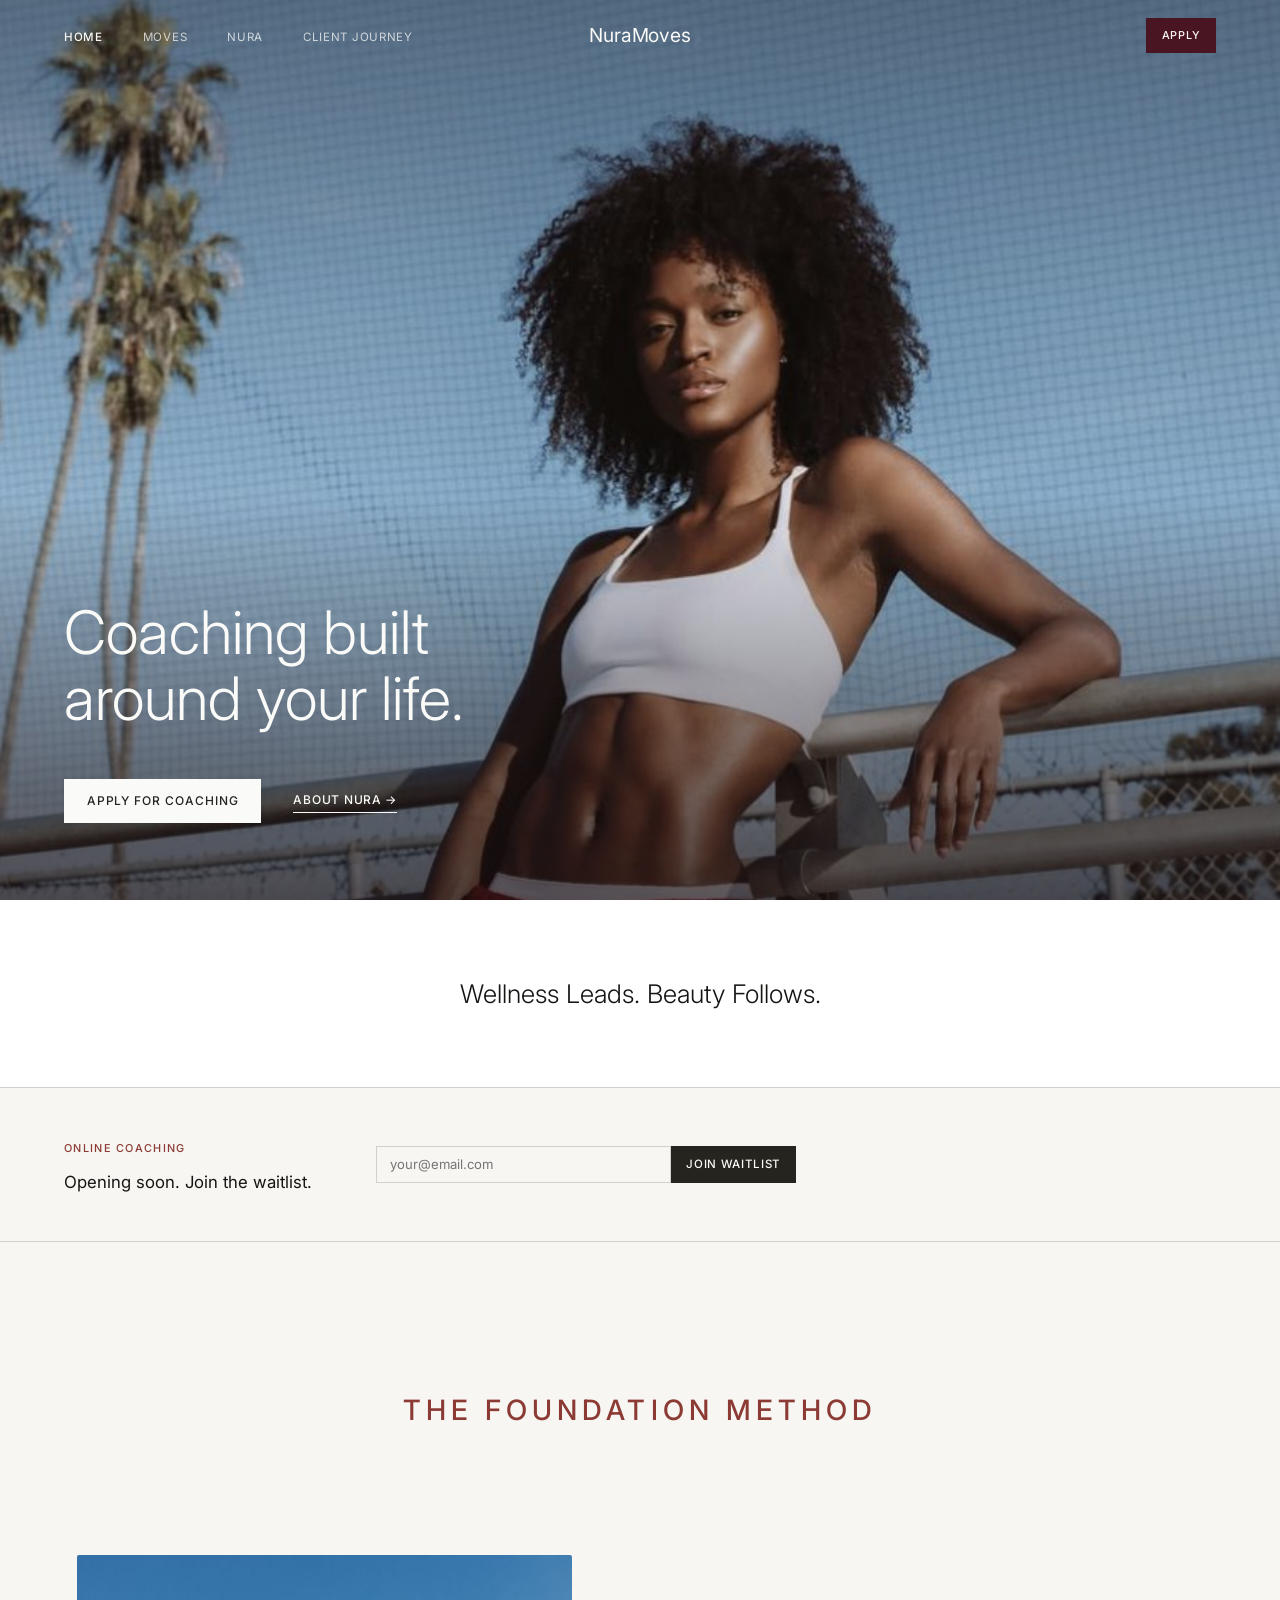
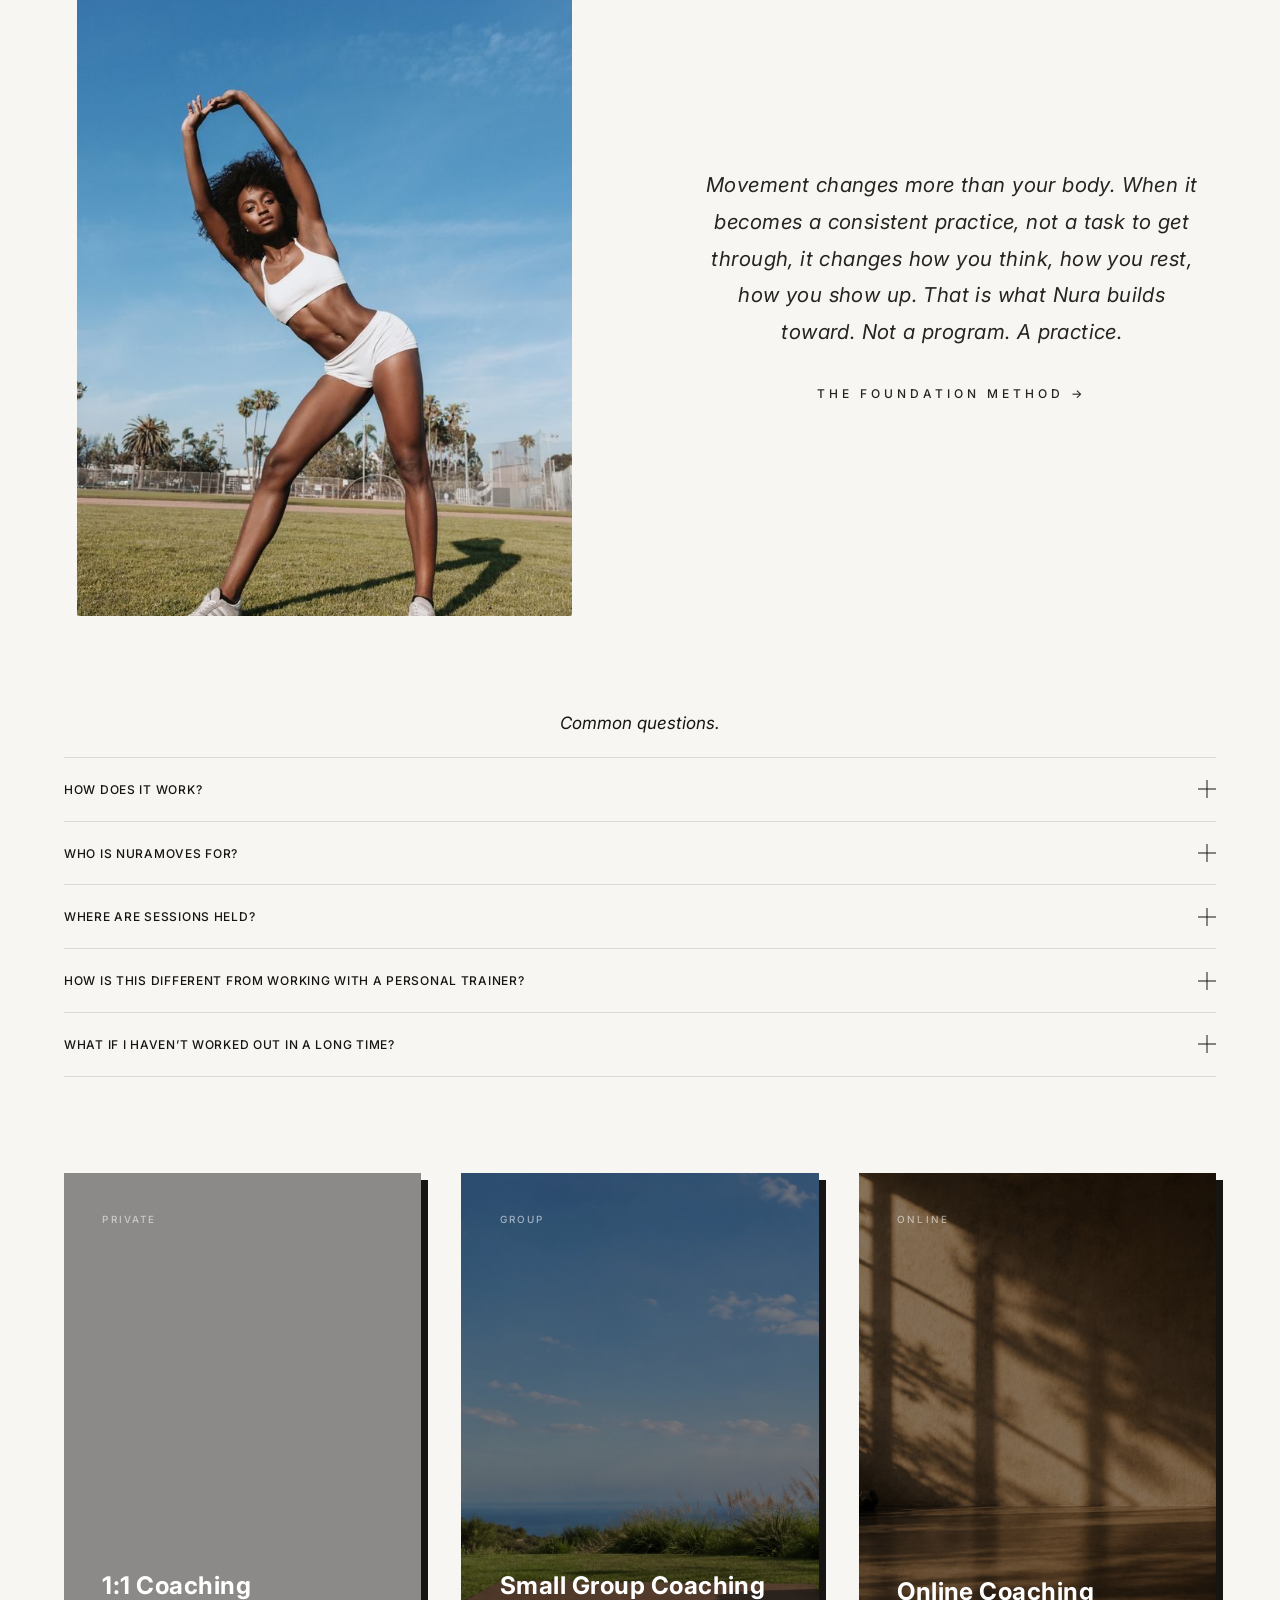
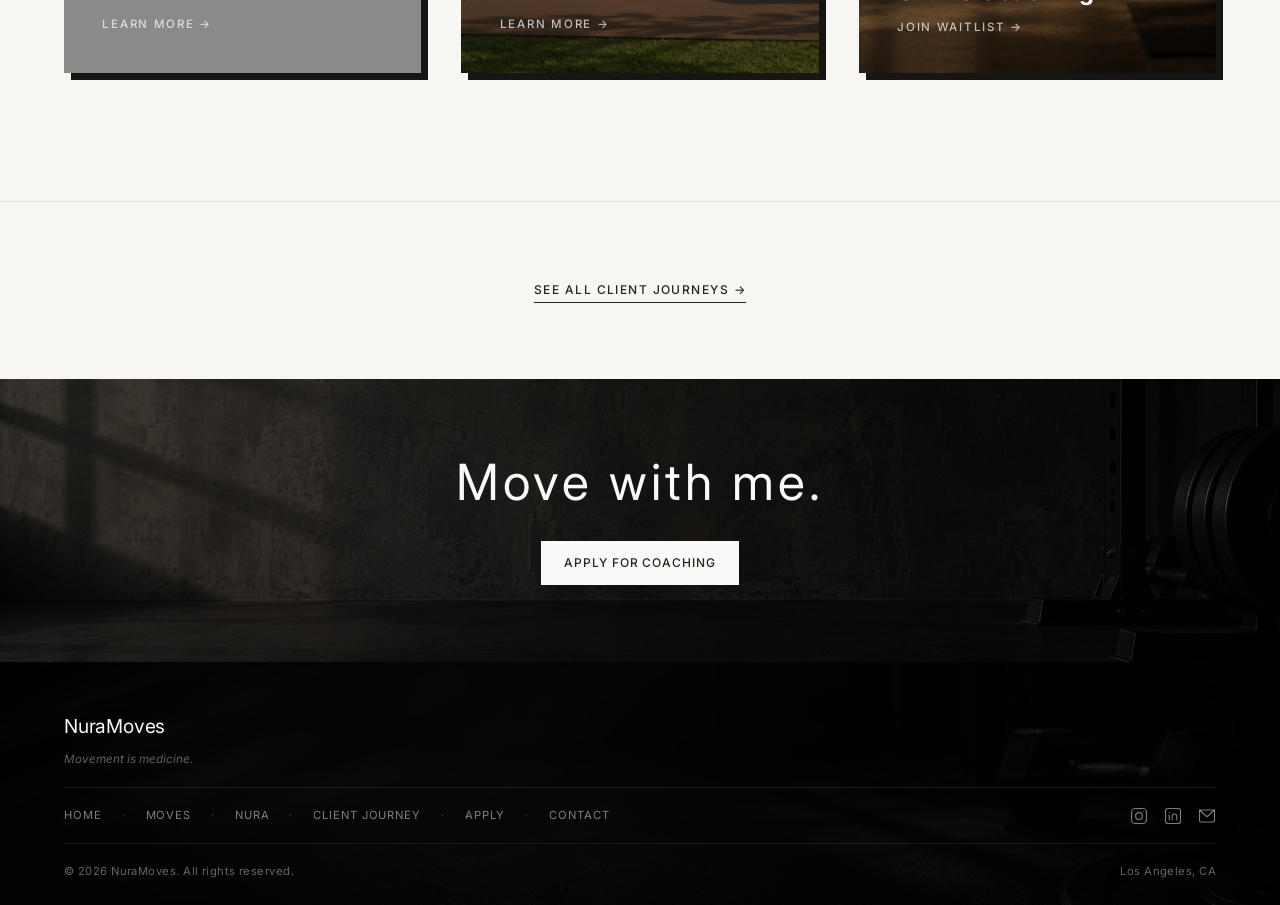
==== commit 977e3275: "Add online waitlist strip to home page Adds a always-visible waitlist section between the belief mom" ====
--- a/index.html
+++ b/index.html
@@ -63,6 +63,21 @@
   <p class="belief-moment__line">Wellness Leads. Beauty Follows.</p>
 </section>
 
+<!-- ================= ONLINE WAITLIST STRIP ================= -->
+<section class="waitlist-strip reveal">
+  <div class="waitlist-strip__text">
+    <p class="tag">Online coaching</p>
+    <p class="waitlist-strip__line">Opening soon. Join the waitlist.</p>
+  </div>
+  <form class="waitlist-form waitlist-strip__form" id="waitlist-form-strip" action="https://formspree.io/f/xgawrdlz" method="post">
+    <input type="hidden" name="source" value="home-waitlist">
+    <input type="email" name="email" placeholder="your@email.com" required aria-label="Email address for waitlist">
+    <button type="submit">Join waitlist</button>
+  </form>
+  <p class="waitlist-success waitlist-strip__success" hidden>You&rsquo;re on the list. Nura will be in touch.</p>
+  <p class="waitlist-error waitlist-strip__error" hidden>Something went wrong. Please try again.</p>
+</section>
+
 <!-- ================= PHILOSOPHY SPLIT ================= -->
 <section class="philosophy-split">
   <p class="tag philosophy-split__label">The Foundation Method</p>
@@ -165,19 +180,19 @@
         <h3 class="glass-card__name">Online Coaching</h3>
         <button class="glass-card__cta service-row__cta--toggle" type="button">Join Waitlist &rarr;</button>
       </div>
-    </div>
-
-  </div>
-
-  <div class="service-row__waitlist-area" hidden>
-    <form class="waitlist-form waitlist-form--dark" id="waitlist-form-home" action="https://formspree.io/f/xgawrdlz" method="post">
-      <input type="hidden" name="source" value="home-waitlist">
-      <input type="email" name="email" placeholder="your@email.com" required aria-label="Email address">
-      <button type="submit">Join waitlist</button>
-    </form>
-    <p class="waitlist-success" hidden>You&rsquo;re on the list. Nura will be in touch.</p>
-    <p class="waitlist-error" hidden>Something went wrong. Please try again.</p>
-  </div>
+      <div class="service-row__waitlist-area" hidden>
+        <form class="waitlist-form waitlist-form--dark" id="waitlist-form-home" action="https://formspree.io/f/xgawrdlz" method="post">
+          <input type="hidden" name="source" value="home-waitlist">
+          <input type="email" name="email" placeholder="your@email.com" required aria-label="Email address">
+          <button type="submit">Join waitlist</button>
+        </form>
+        <p class="waitlist-success" hidden>You&rsquo;re on the list. Nura will be in touch.</p>
+        <p class="waitlist-error" hidden>Something went wrong. Please try again.</p>
+      </div>
+    </div>
+
+  </div>
+
 </section>
 
 <!-- ================= CLIENT JOURNEYS ================= -->
--- a/css/styles.css
+++ b/css/styles.css
@@ -3365,6 +3365,56 @@
   line-height: 1.3;
   color: var(--ink-black);
   max-width: none;
+}
+
+/* ── 32b. HOMEPAGE — ONLINE WAITLIST STRIP ──────────────────── */
+.waitlist-strip {
+  display: flex;
+  align-items: center;
+  gap: clamp(2rem, 5vw, 4rem);
+  padding: clamp(2rem, 4vw, 2.75rem) var(--gutter);
+  background: var(--ivory);
+  border-top: 1px solid var(--border-md);
+  border-bottom: 1px solid var(--border-md);
+}
+
+.waitlist-strip__text {
+  flex-shrink: 0;
+}
+
+.waitlist-strip__line {
+  font-family: var(--font-body);
+  font-size: clamp(0.9rem, 1.5vw, 1.05rem);
+  font-weight: 400;
+  color: var(--ink-black);
+  margin-top: 0.4rem;
+}
+
+.waitlist-strip .waitlist-form {
+  flex: 1;
+  margin-top: 0;
+  max-width: 420px;
+}
+
+.waitlist-strip__success,
+.waitlist-strip__error {
+  font-size: 0.85rem;
+  padding: 0;
+}
+
+.waitlist-strip__success { color: var(--stone); }
+.waitlist-strip__error   { color: var(--oxblood); }
+
+@media (max-width: 640px) {
+  .waitlist-strip {
+    flex-direction: column;
+    align-items: flex-start;
+    gap: 1.25rem;
+  }
+  .waitlist-strip .waitlist-form {
+    width: 100%;
+    max-width: 100%;
+  }
 }
 
 /* ── 33. HOMEPAGE — EDITORIAL IMAGE ─────────────────────────── */
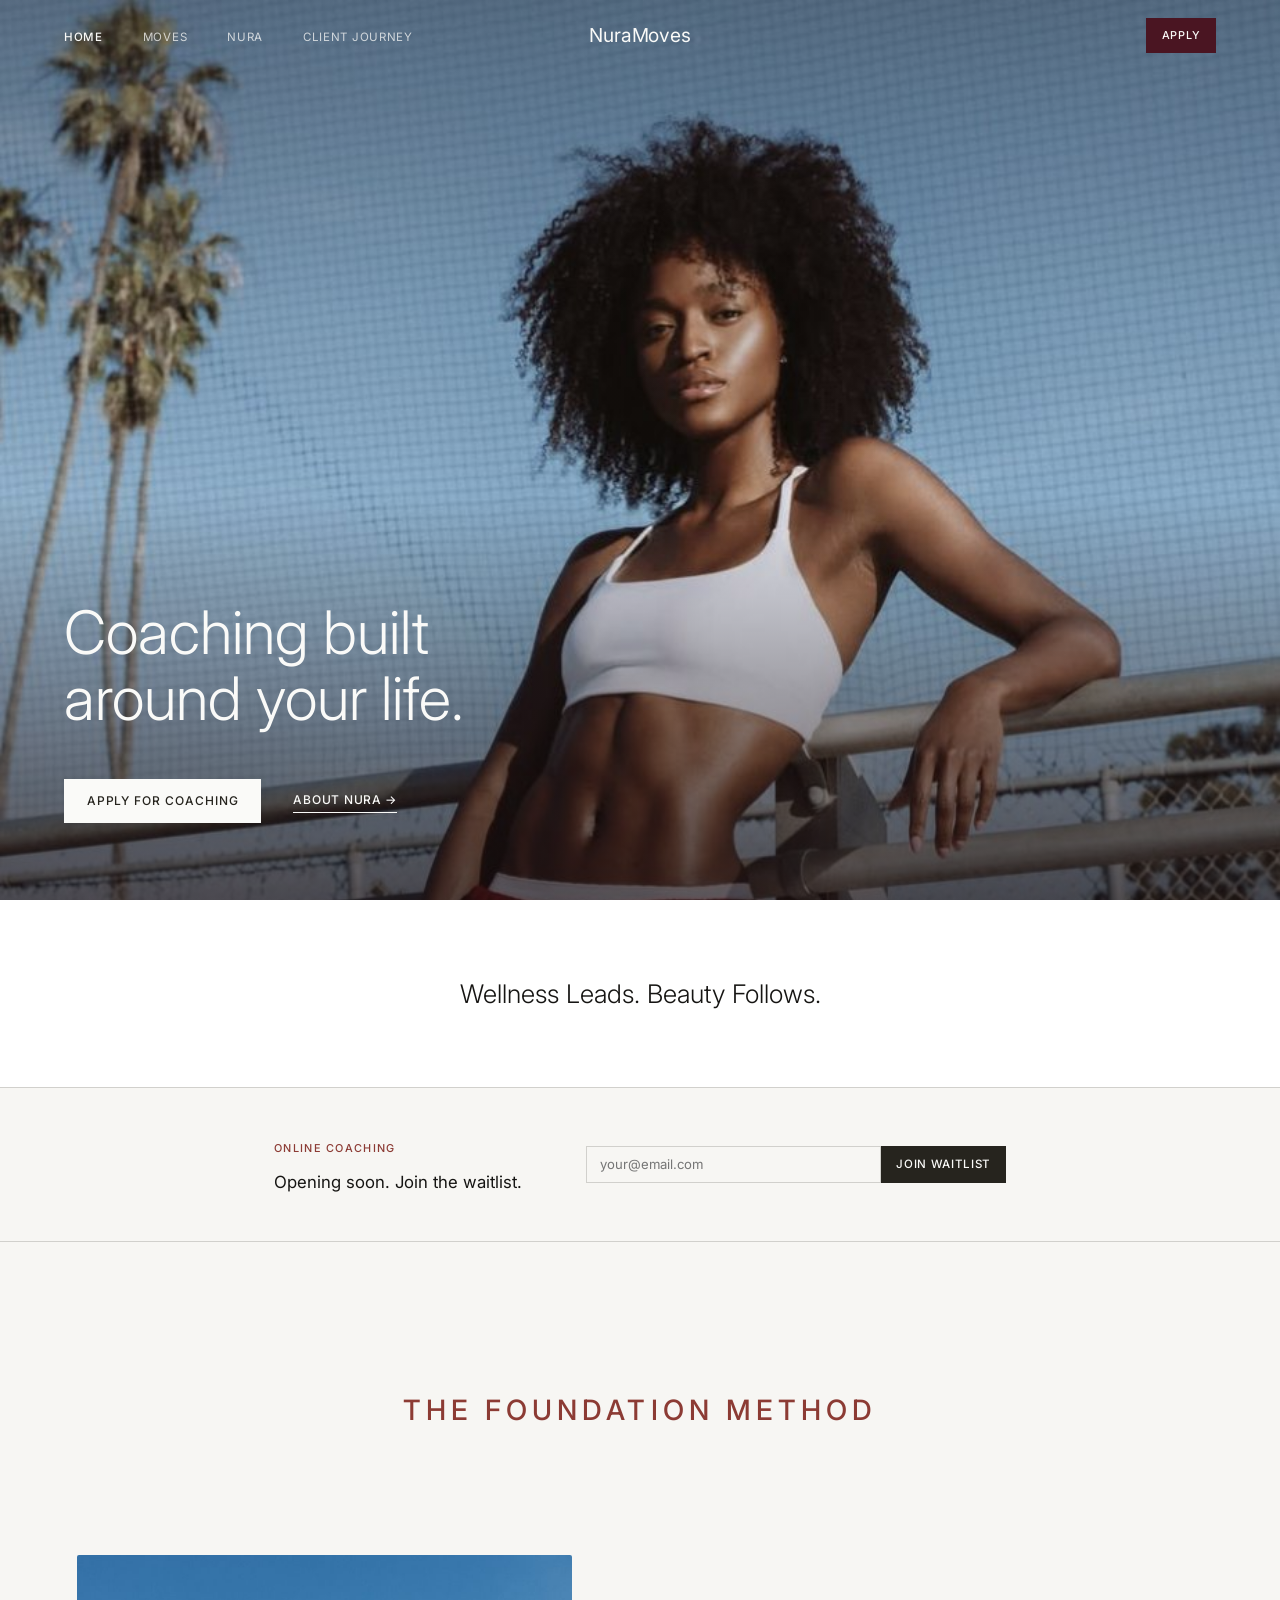
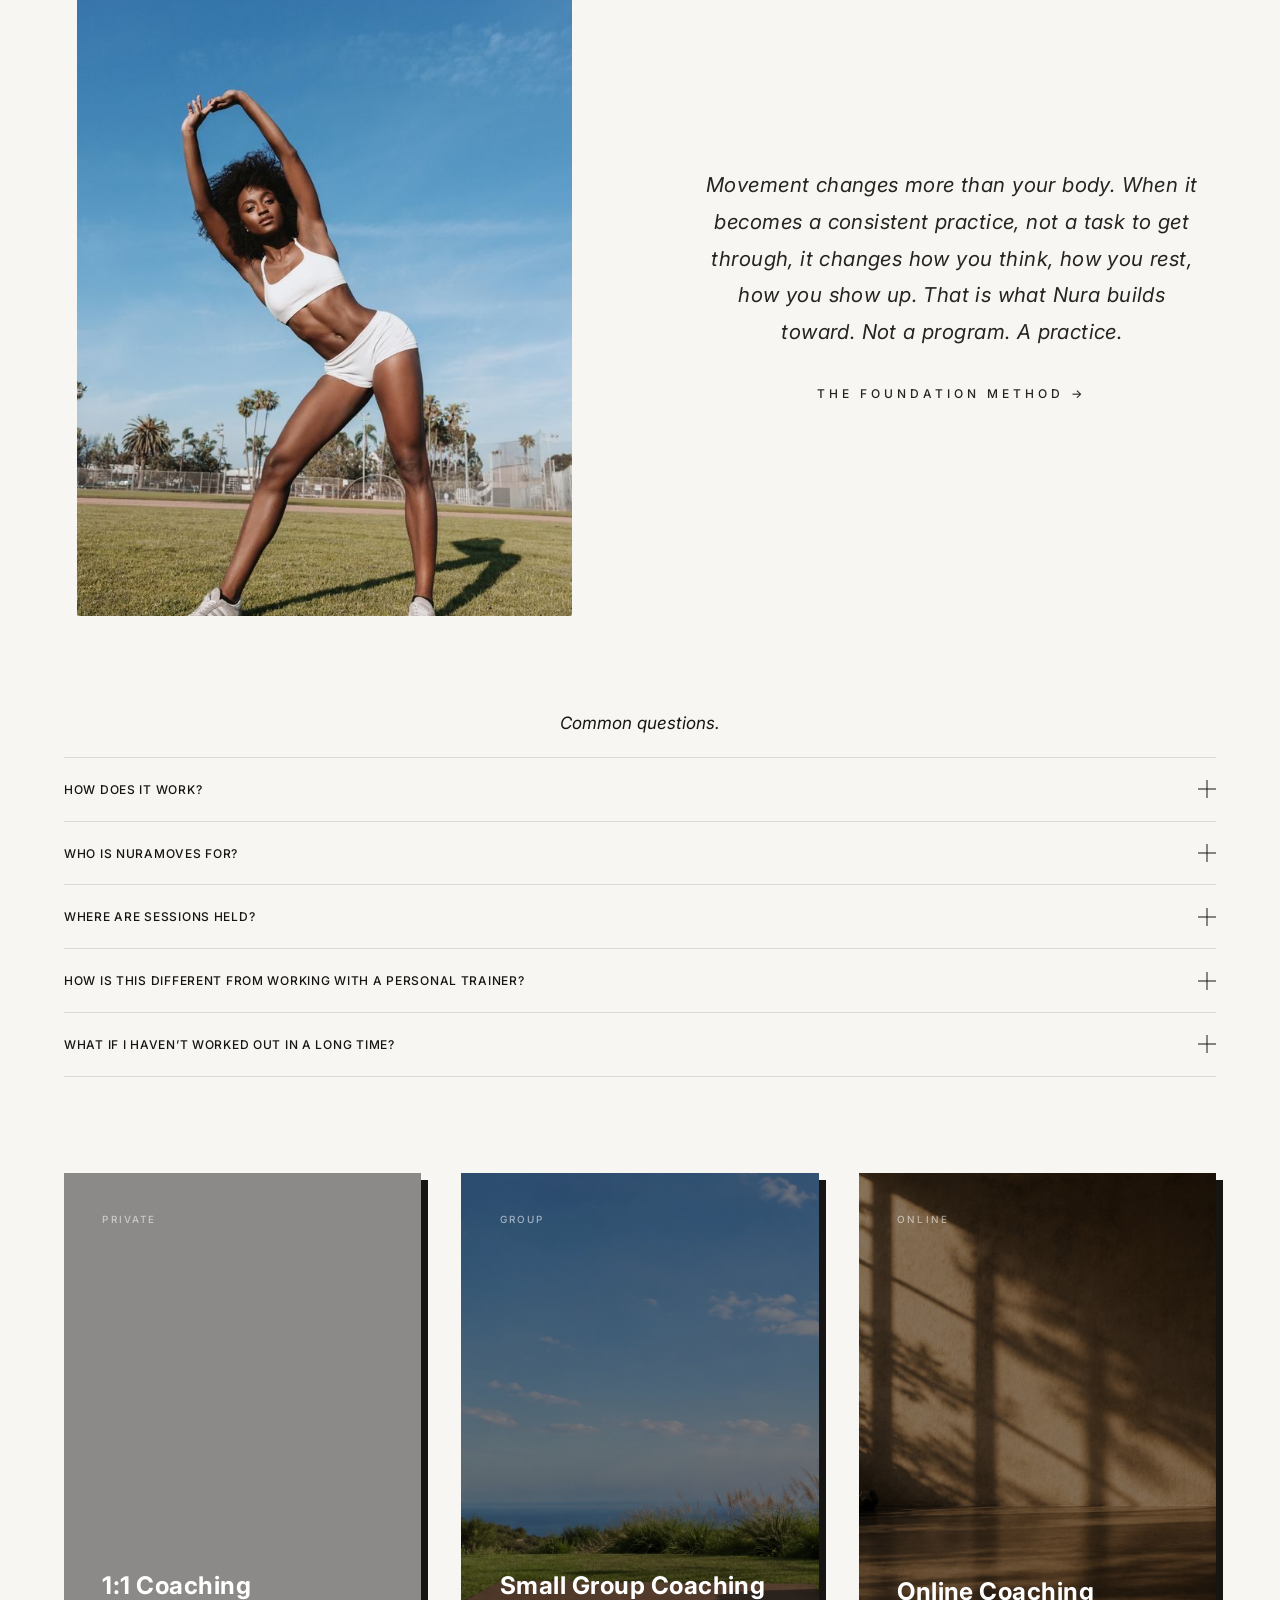
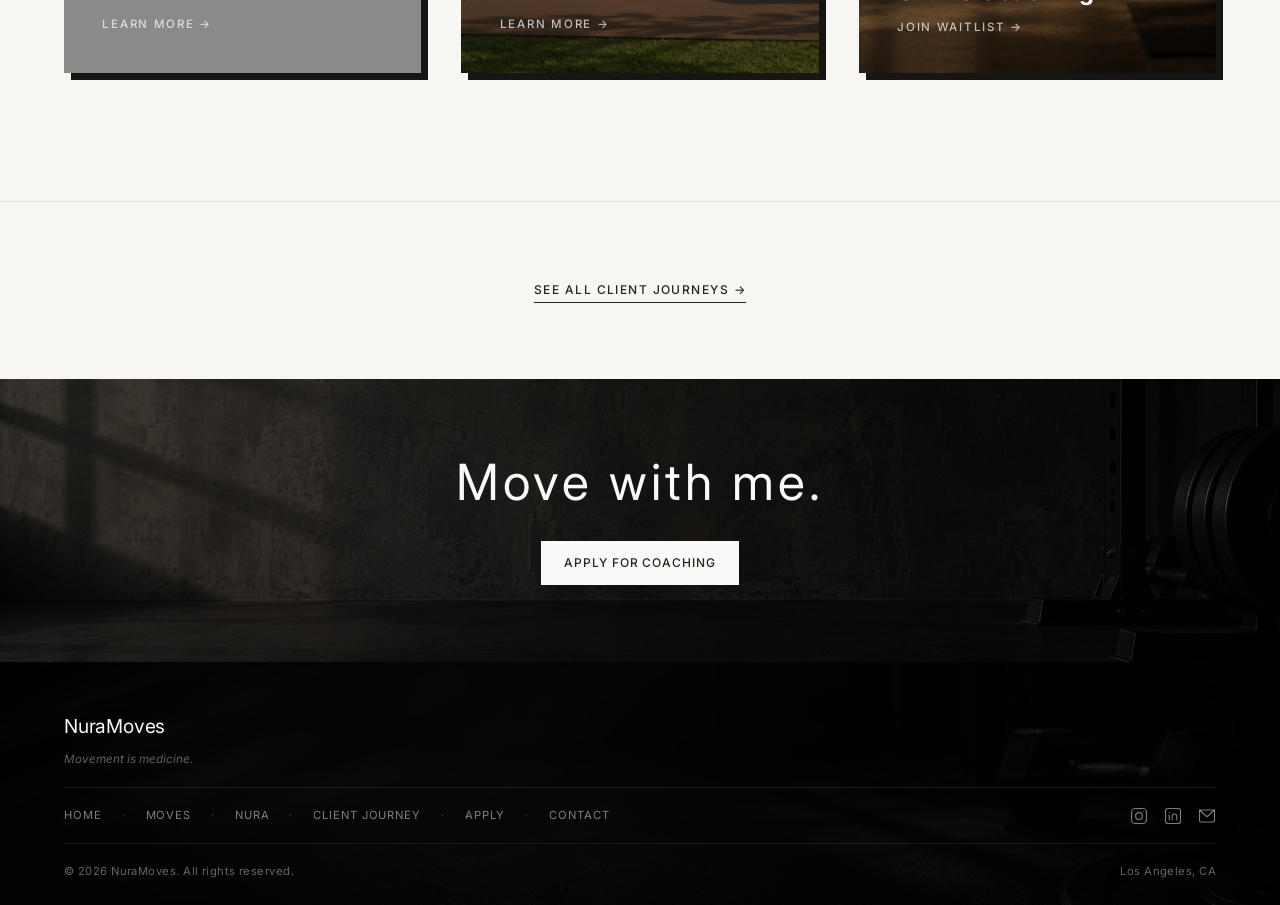
==== commit 6b2cbb22: "Replace hello@brandnu.body with nuramoves@gmail.com sitewide Updates all 9 occurrences across 6 HTML" ====
--- a/index.html
+++ b/index.html
@@ -229,7 +229,7 @@
         <a href="https://www.linkedin.com/in/nura-muhammad-677108209/" target="_blank" rel="noopener" class="footer-social-link" aria-label="Connect with Nura on LinkedIn">
           <svg xmlns="http://www.w3.org/2000/svg" viewBox="0 0 24 24" fill="none" stroke="currentColor" stroke-width="1.5" stroke-linecap="round" stroke-linejoin="round" aria-hidden="true"><rect x="2" y="2" width="20" height="20" rx="3"/><path d="M7 11v6"/><circle cx="7" cy="7.5" r="0.75" fill="currentColor" stroke="none"/><path d="M11 17v-6m0 0c0-1 4-3 6 0v6"/></svg>
         </a>
-        <a href="mailto:hello@brandnu.body" class="footer-social-link" aria-label="Email NuraMoves">
+        <a href="mailto:nuramoves@gmail.com" class="footer-social-link" aria-label="Email NuraMoves">
           <svg xmlns="http://www.w3.org/2000/svg" viewBox="0 0 24 24" fill="none" stroke="currentColor" stroke-width="1.5" stroke-linecap="round" stroke-linejoin="round" aria-hidden="true"><rect x="2" y="4" width="20" height="16" rx="2"/><polyline points="2,4 12,13 22,4"/></svg>
         </a>
       </div>
--- a/css/styles.css
+++ b/css/styles.css
@@ -3371,6 +3371,7 @@
 .waitlist-strip {
   display: flex;
   align-items: center;
+  justify-content: center;
   gap: clamp(2rem, 5vw, 4rem);
   padding: clamp(2rem, 4vw, 2.75rem) var(--gutter);
   background: var(--ivory);
@@ -3408,7 +3409,8 @@
 @media (max-width: 640px) {
   .waitlist-strip {
     flex-direction: column;
-    align-items: flex-start;
+    align-items: center;
+    text-align: center;
     gap: 1.25rem;
   }
   .waitlist-strip .waitlist-form {
